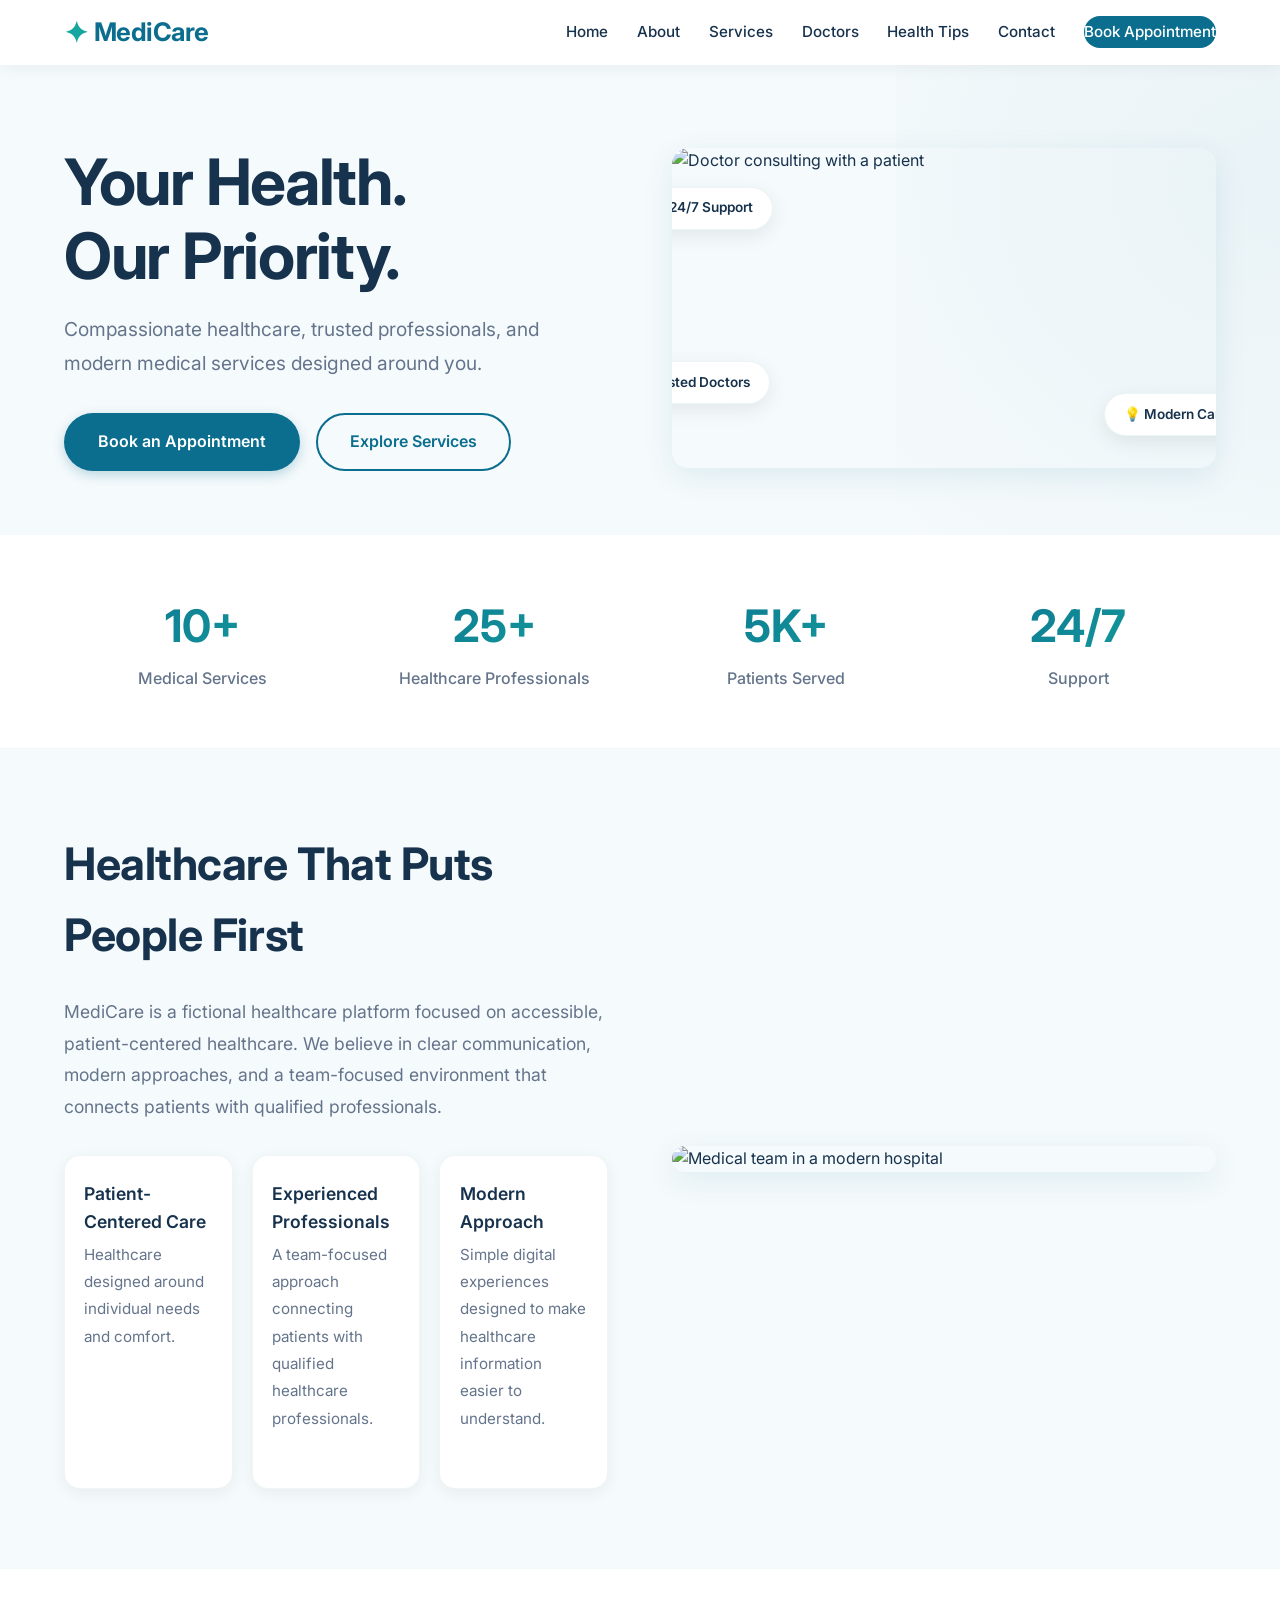
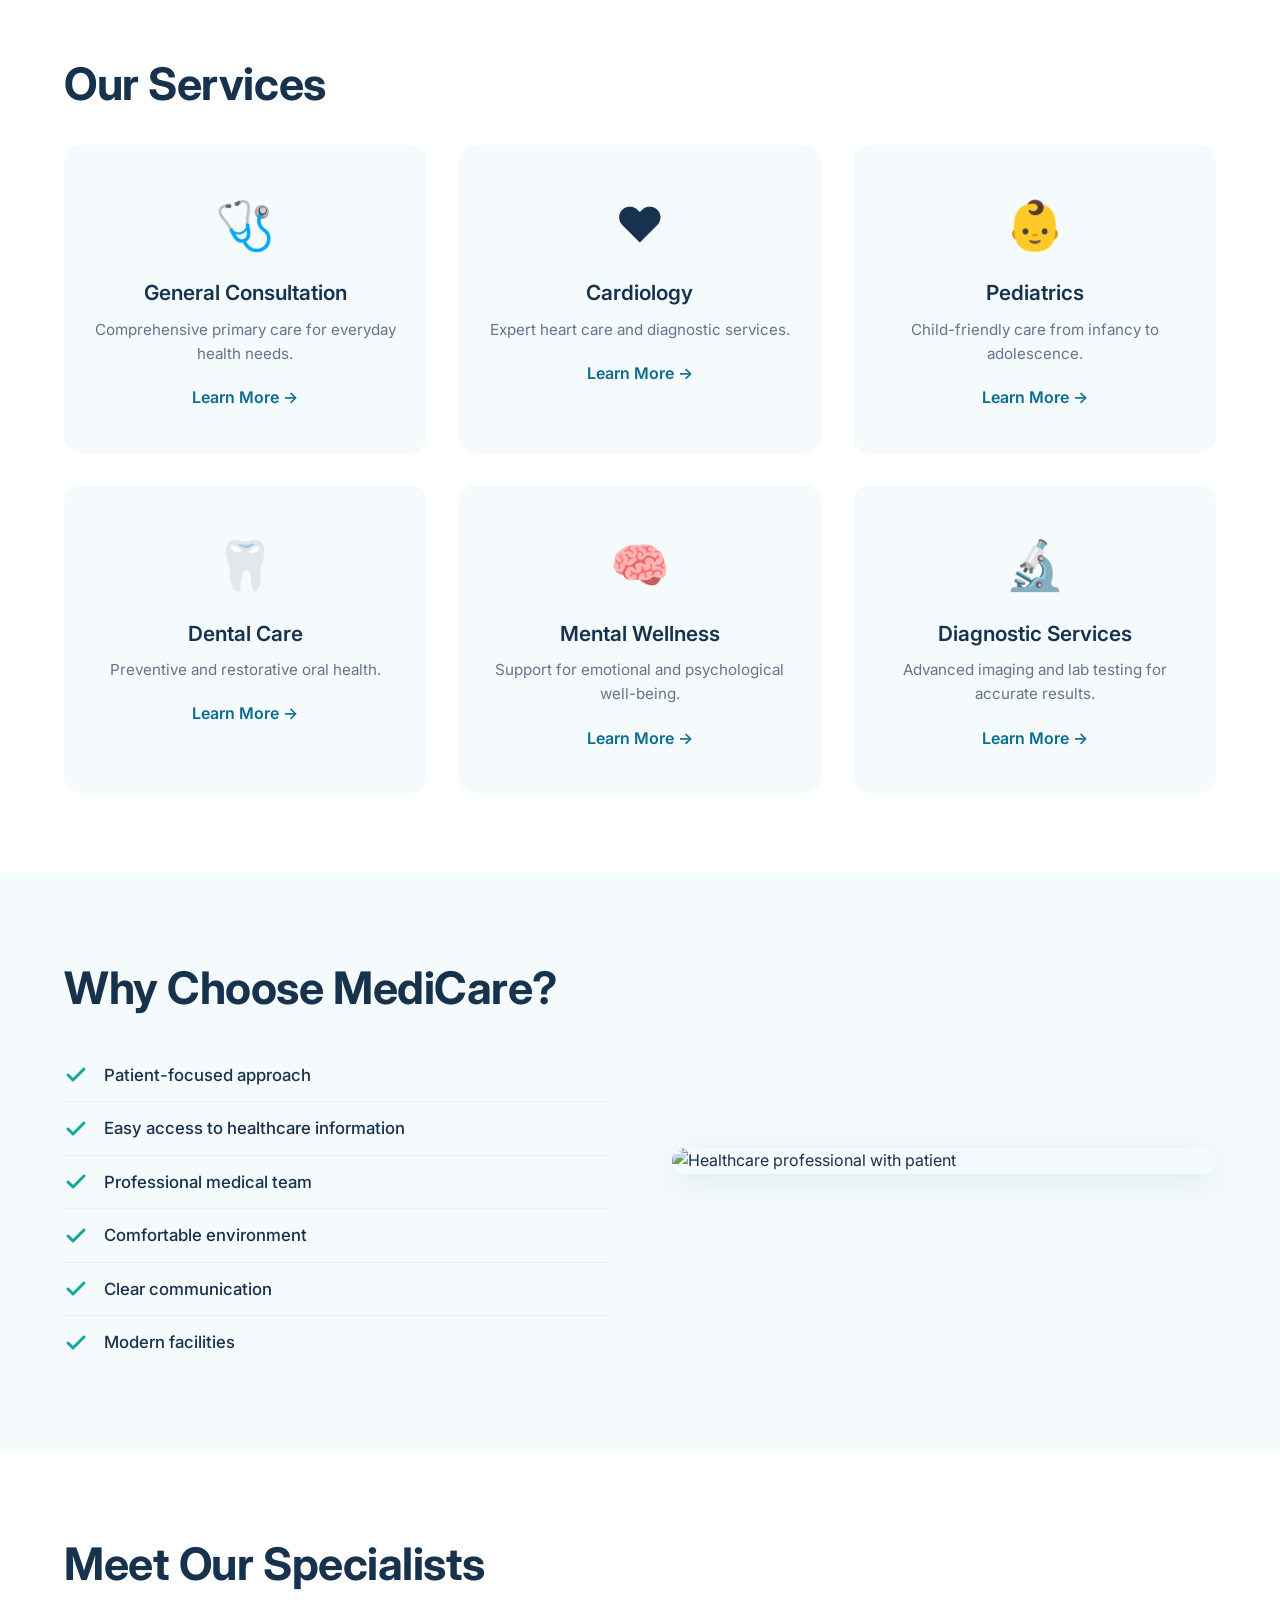
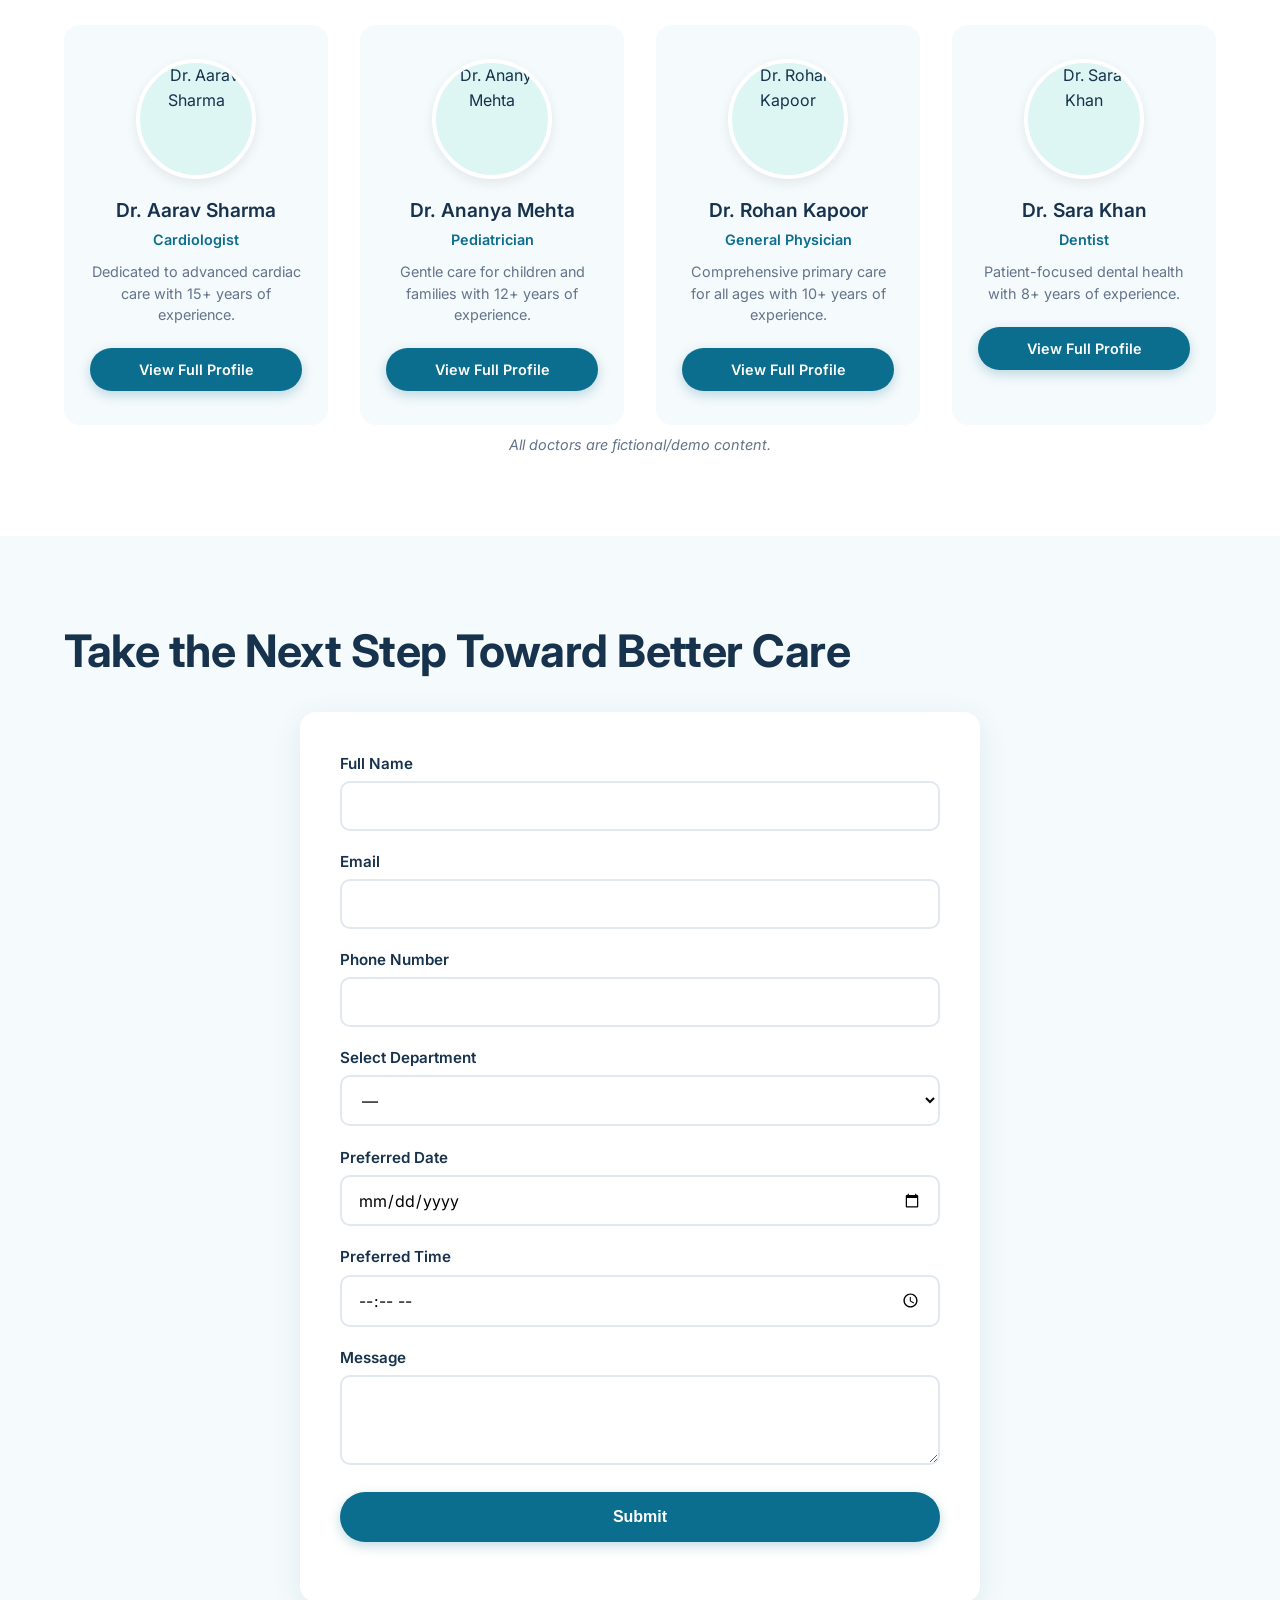
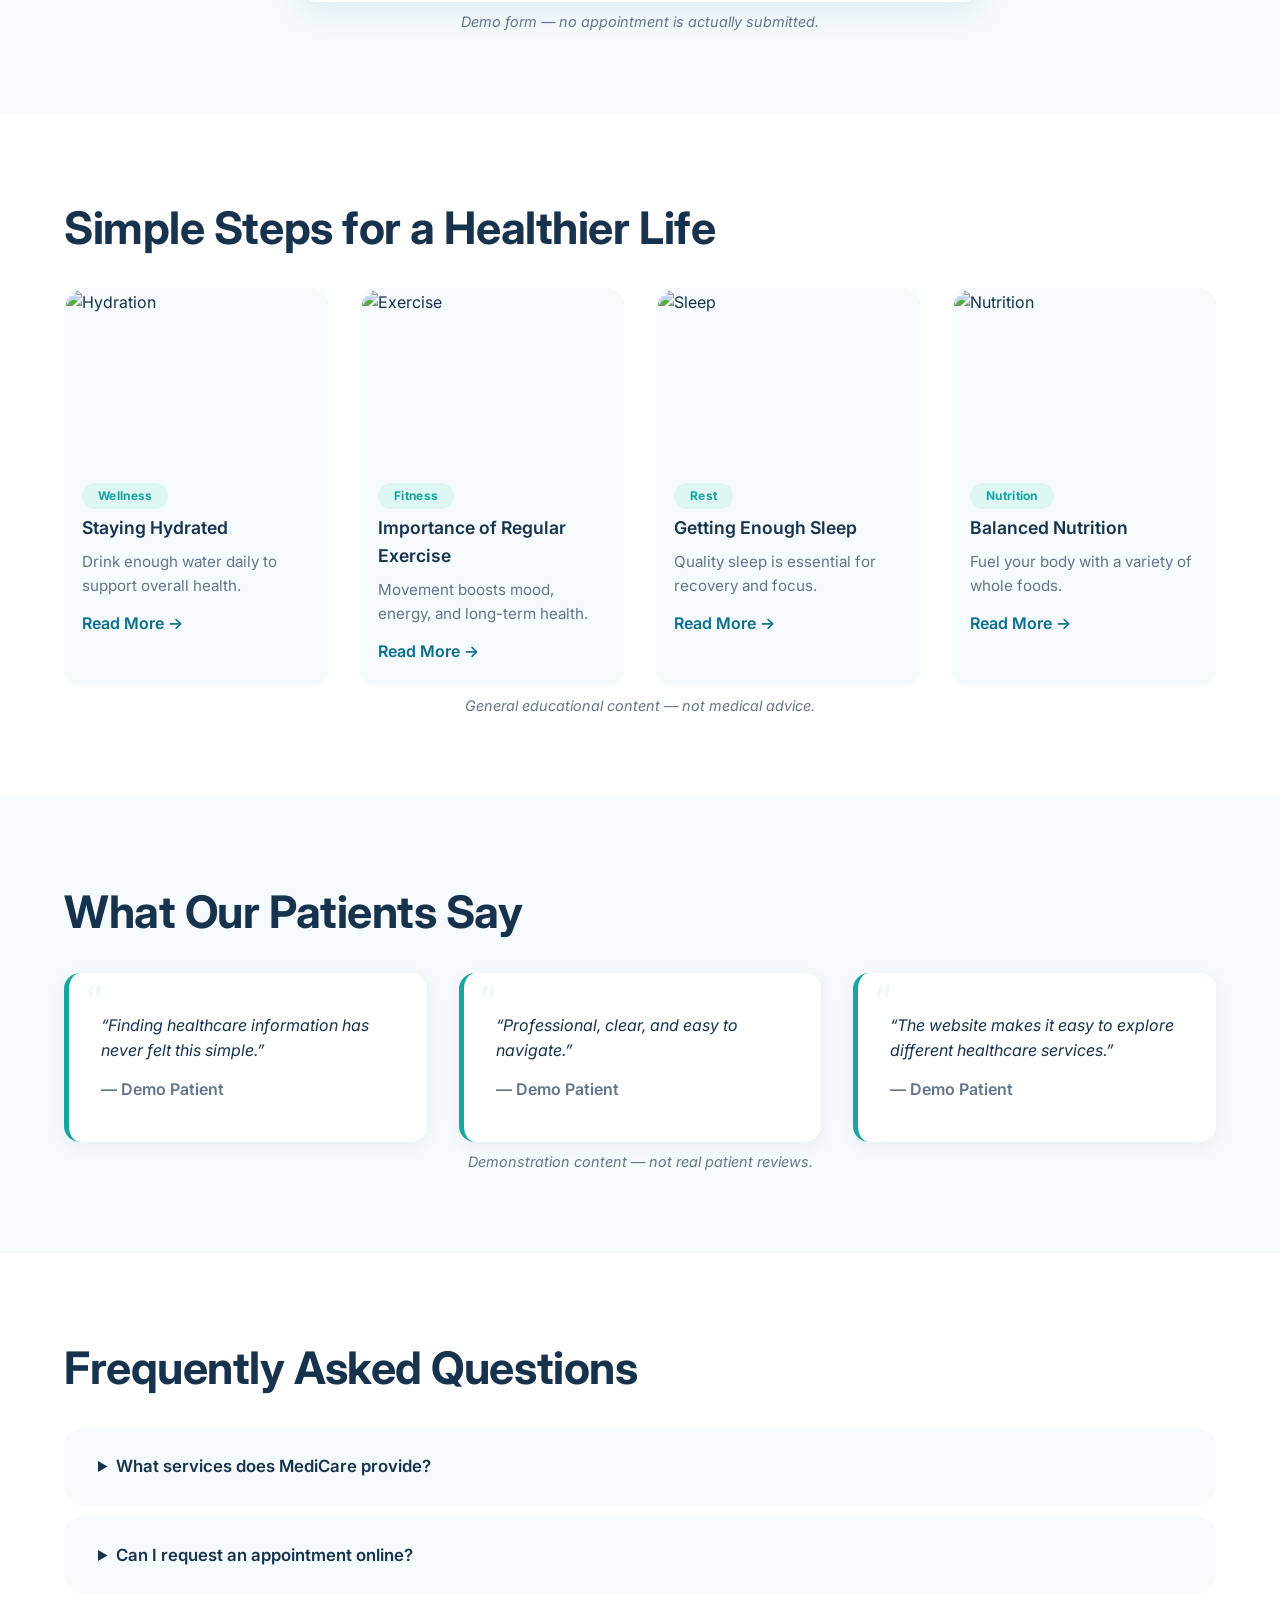
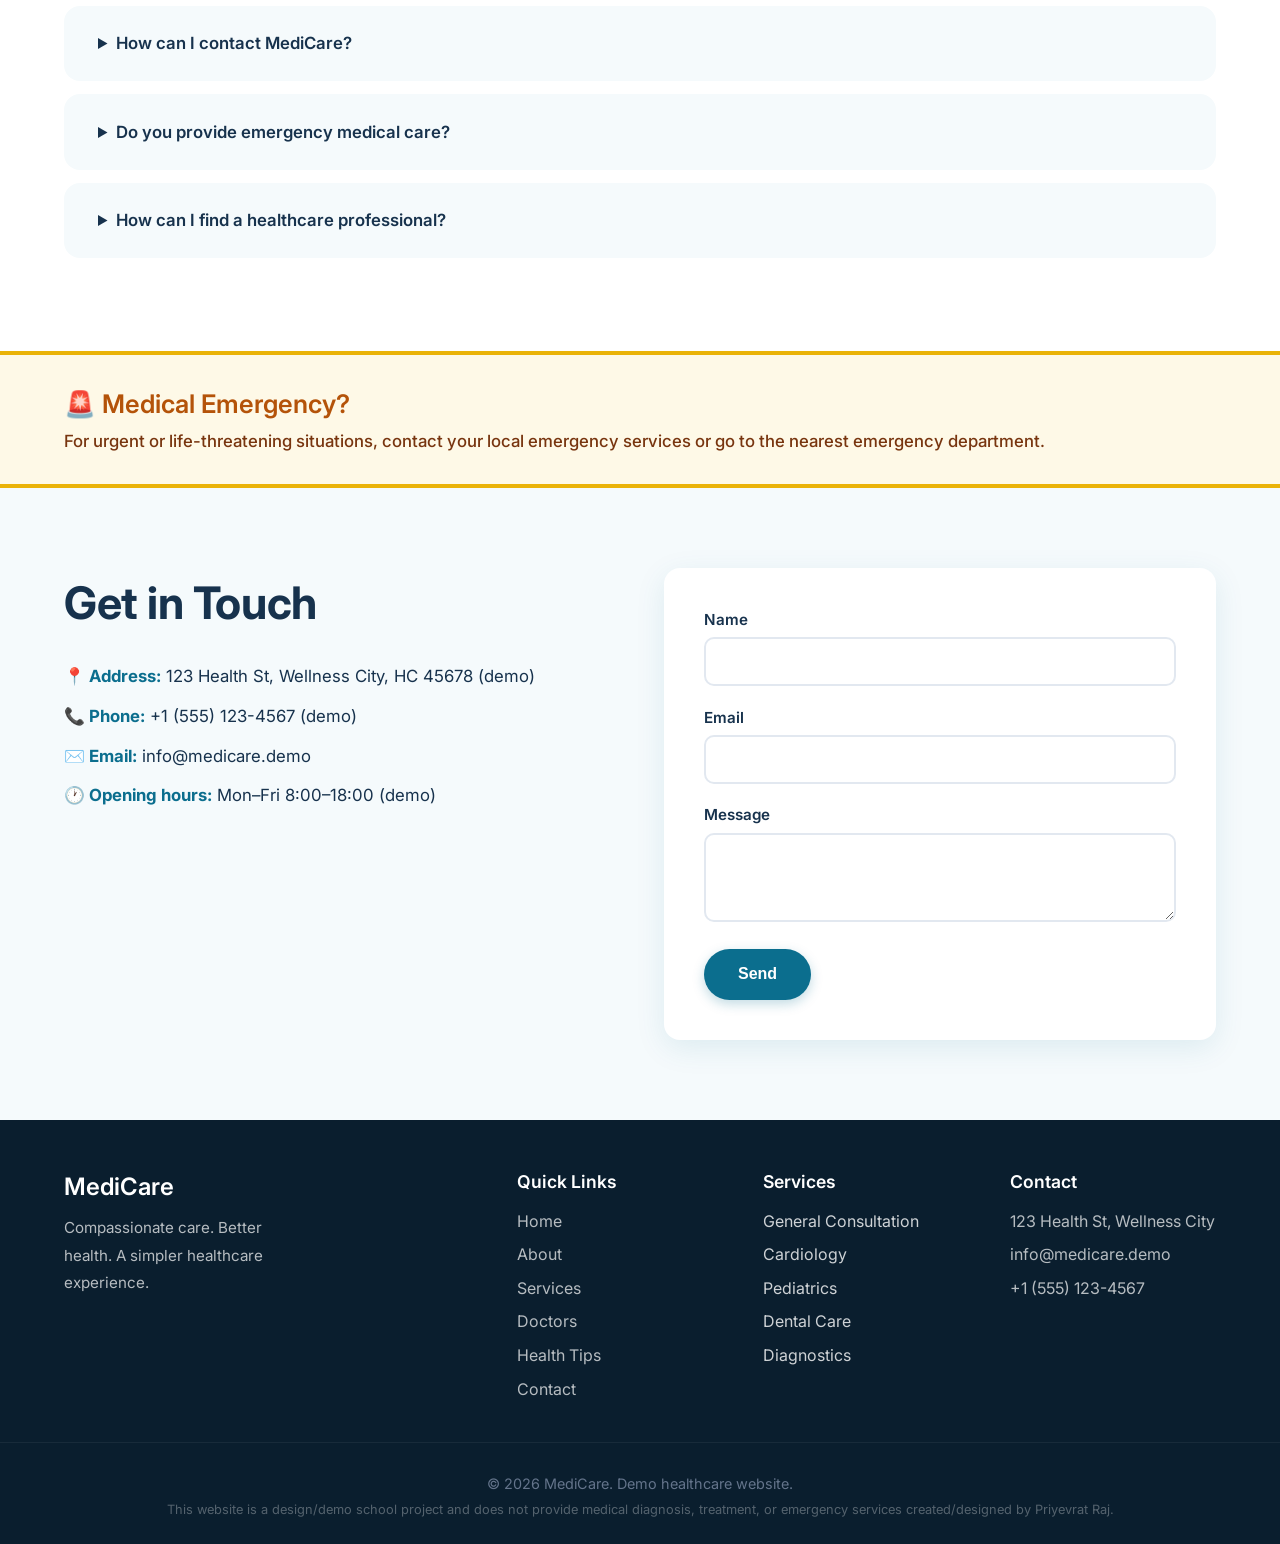
==== index.html @ 1a0d54f4 "Add files via upload" ====
<!DOCTYPE html>
<html lang="en">
<head>
  <meta charset="UTF-8">
  <meta name="viewport" content="width=device-width, initial-scale=1.0">
  <title>MediCare | Trusted Healthcare & Medical Services</title>
  <meta name="description" content="Explore healthcare services, medical information, specialists, and patient-focused care with the MediCare demo healthcare platform.">
  <link rel="stylesheet" href="style.css">
  <link rel="preconnect" href="https://fonts.googleapis.com">
  <link rel="preconnect" href="https://fonts.gstatic.com" crossorigin>
  <link href="https://fonts.googleapis.com/css2?family=Inter:opsz@14..32&display=swap" rel="stylesheet">
</head>
<body>

  <!-- HEADER -->
  <header class="site-header">
    <div class="container nav-container">
      <div class="logo"><span class="logo-icon">✦</span> MediCare</div>
      <input type="checkbox" id="nav-toggle" class="nav-toggle">
      <label for="nav-toggle" class="nav-toggle-label"><span></span></label>
      <nav class="main-nav">
        <ul>
          <li><a href="#home">Home</a></li>
          <li><a href="about.html">About</a></li>
          <li><a href="#services">Services</a></li>
          <li><a href="doctors.html">Doctors</a></li>
          <li><a href="#health-tips">Health Tips</a></li>
          <li><a href="#contact">Contact</a></li>
          <li><a href="#appointment" class="cta-nav">Book Appointment</a></li>
        </ul>
      </nav>
    </div>
  </header>

  <!-- MAIN CONTENT -->
  <div class="main-content">

    <!-- HERO SECTION -->
    <section id="home" class="hero">
      <div class="container hero-grid">
        <div class="hero-content">
          <h1>Your Health. <br>Our Priority.</h1>
          <p>Compassionate healthcare, trusted professionals, and modern medical services designed around you.</p>
          <div class="hero-buttons">
            <a href="#appointment" class="btn btn-primary">Book an Appointment</a>
            <a href="#services" class="btn btn-outline">Explore Services</a>
          </div>
        </div>
        <div class="hero-image">
          <div class="image-placeholder">
            <img src="https://images.unsplash.com/photo-1576091160399-112ba8d25d1d?w=600&h=400&fit=crop&crop=faces&auto=format" alt="Doctor consulting with a patient" loading="lazy">
            <div class="floating-card card-1">🏥 24/7 Support</div>
            <div class="floating-card card-2">👨‍⚕️ Trusted Doctors</div>
            <div class="floating-card card-3">💡 Modern Care</div>
          </div>
        </div>
      </div>
    </section>

    <!-- STATISTICS -->
    <section class="stats">
      <div class="container stats-grid">
        <div class="stat-item"><span class="stat-number">10+</span> Medical Services</div>
        <div class="stat-item"><span class="stat-number">25+</span> Healthcare Professionals</div>
        <div class="stat-item"><span class="stat-number">5K+</span> Patients Served</div>
        <div class="stat-item"><span class="stat-number">24/7</span> Support</div>
      </div>
    </section>

    <!-- ABOUT -->
    <section id="about" class="about">
      <div class="container about-grid">
        <div class="about-text">
          <h2>Healthcare That Puts People First</h2>
          <p>MediCare is a fictional healthcare platform focused on accessible, patient-centered healthcare. We believe in clear communication, modern approaches, and a team-focused environment that connects patients with qualified professionals.</p>
          <div class="feature-cards">
            <div class="feature-card"><h3>Patient-Centered Care</h3><p>Healthcare designed around individual needs and comfort.</p></div>
            <div class="feature-card"><h3>Experienced Professionals</h3><p>A team-focused approach connecting patients with qualified healthcare professionals.</p></div>
            <div class="feature-card"><h3>Modern Approach</h3><p>Simple digital experiences designed to make healthcare information easier to understand.</p></div>
          </div>
        </div>
        <div class="about-image">
          <img src="https://images.unsplash.com/photo-1582750433449-648ed127bb54?w=500&h=400&fit=crop&auto=format" alt="Medical team in a modern hospital" loading="lazy">
        </div>
      </div>
    </section>

    <!-- SERVICES -->
    <section id="services" class="services">
      <div class="container">
        <h2>Our Services</h2>
        <div class="services-grid">
          <div class="service-card"><div class="icon">🩺</div><h3>General Consultation</h3><p>Comprehensive primary care for everyday health needs.</p><a href="#" class="learn-more">Learn More →</a></div>
          <div class="service-card"><div class="icon">❤️</div><h3>Cardiology</h3><p>Expert heart care and diagnostic services.</p><a href="#" class="learn-more">Learn More →</a></div>
          <div class="service-card"><div class="icon">👶</div><h3>Pediatrics</h3><p>Child-friendly care from infancy to adolescence.</p><a href="#" class="learn-more">Learn More →</a></div>
          <div class="service-card"><div class="icon">🦷</div><h3>Dental Care</h3><p>Preventive and restorative oral health.</p><a href="#" class="learn-more">Learn More →</a></div>
          <div class="service-card"><div class="icon">🧠</div><h3>Mental Wellness</h3><p>Support for emotional and psychological well-being.</p><a href="#" class="learn-more">Learn More →</a></div>
          <div class="service-card"><div class="icon">🔬</div><h3>Diagnostic Services</h3><p>Advanced imaging and lab testing for accurate results.</p><a href="#" class="learn-more">Learn More →</a></div>
        </div>
      </div>
    </section>

    <!-- WHY CHOOSE US -->
    <section class="why-choose">
      <div class="container why-grid">
        <div class="why-text">
          <h2>Why Choose MediCare?</h2>
          <ul class="checklist">
            <li>Patient-focused approach</li>
            <li>Easy access to healthcare information</li>
            <li>Professional medical team</li>
            <li>Comfortable environment</li>
            <li>Clear communication</li>
            <li>Modern facilities</li>
          </ul>
        </div>
        <div class="why-image">
          <img src="https://images.unsplash.com/photo-1571019613454-1cb2f99b2d8b?w=500&h=400&fit=crop&auto=format" alt="Healthcare professional with patient" loading="lazy">
        </div>
      </div>
    </section>

    <!-- DOCTORS SECTION -->
    <section id="doctors" class="doctors">
      <div class="container">
        <h2>Meet Our Specialists</h2>
        <div class="doctors-grid">
          <div class="doctor-card">
            <img src="https://randomuser.me/api/portraits/men/32.jpg" alt="Dr. Aarav Sharma" class="doc-img">
            <h3>Dr. Aarav Sharma</h3>
            <p class="specialty">Cardiologist</p>
            <p class="bio">Dedicated to advanced cardiac care with 15+ years of experience.</p>
            <a href="#profile-doctor1" class="btn btn-primary btn-small">View Full Profile</a>
          </div>
          <div class="doctor-card">
            <img src="https://randomuser.me/api/portraits/women/44.jpg" alt="Dr. Ananya Mehta" class="doc-img">
            <h3>Dr. Ananya Mehta</h3>
            <p class="specialty">Pediatrician</p>
            <p class="bio">Gentle care for children and families with 12+ years of experience.</p>
            <a href="#profile-doctor2" class="btn btn-primary btn-small">View Full Profile</a>
          </div>
          <div class="doctor-card">
            <img src="https://randomuser.me/api/portraits/men/45.jpg" alt="Dr. Rohan Kapoor" class="doc-img">
            <h3>Dr. Rohan Kapoor</h3>
            <p class="specialty">General Physician</p>
            <p class="bio">Comprehensive primary care for all ages with 10+ years of experience.</p>
            <a href="#profile-doctor3" class="btn btn-primary btn-small">View Full Profile</a>
          </div>
          <div class="doctor-card">
            <img src="https://randomuser.me/api/portraits/women/68.jpg" alt="Dr. Sara Khan" class="doc-img">
            <h3>Dr. Sara Khan</h3>
            <p class="specialty">Dentist</p>
            <p class="bio">Patient-focused dental health with 8+ years of experience.</p>
            <a href="#profile-doctor4" class="btn btn-primary btn-small">View Full Profile</a>
          </div>
        </div>
        <p class="demo-note">All doctors are fictional/demo content.</p>
      </div>
    </section>

    <!-- APPOINTMENT -->
    <section id="appointment" class="appointment">
      <div class="container">
        <h2>Take the Next Step Toward Better Care</h2>
        <form class="appointment-form">
          <div class="form-group"><label for="fullname">Full Name</label><input type="text" id="fullname" required></div>
          <div class="form-group"><label for="email">Email</label><input type="email" id="email" required></div>
          <div class="form-group"><label for="phone">Phone Number</label><input type="tel" id="phone" required></div>
          <div class="form-group"><label for="department">Select Department</label><select id="department" required><option value="">—</option><option>General Consultation</option><option>Cardiology</option><option>Pediatrics</option><option>Dental Care</option><option>Mental Wellness</option><option>Diagnostic</option></select></div>
          <div class="form-group"><label for="date">Preferred Date</label><input type="date" id="date" required></div>
          <div class="form-group"><label for="time">Preferred Time</label><input type="time" id="time" required></div>
          <div class="form-group"><label for="message">Message</label><textarea id="message" rows="3"></textarea></div>
          <div class="form-group"><button type="submit" class="btn btn-primary">Submit</button></div>
        </form>
        <p class="disclaimer">Demo form — no appointment is actually submitted.</p>
      </div>
    </section>

    <!-- HEALTH TIPS -->
    <section id="health-tips" class="health-tips">
      <div class="container">
        <h2>Simple Steps for a Healthier Life</h2>
        <div class="tips-grid">
          <article class="tip-card"><img src="https://images.unsplash.com/photo-1544367567-0f2fcb009e0b?w=400&h=250&fit=crop&auto=format" alt="Hydration" loading="lazy"><span class="tip-category">Wellness</span><h3>Staying Hydrated</h3><p>Drink enough water daily to support overall health.</p><a href="#" class="read-more">Read More →</a></article>
          <article class="tip-card"><img src="https://images.unsplash.com/photo-1538805060514-97d9cc17730c?w=400&h=250&fit=crop&auto=format" alt="Exercise" loading="lazy"><span class="tip-category">Fitness</span><h3>Importance of Regular Exercise</h3><p>Movement boosts mood, energy, and long-term health.</p><a href="#" class="read-more">Read More →</a></article>
          <article class="tip-card"><img src="https://images.unsplash.com/photo-1541781774459-bb2af2f05b55?w=400&h=250&fit=crop&auto=format" alt="Sleep" loading="lazy"><span class="tip-category">Rest</span><h3>Getting Enough Sleep</h3><p>Quality sleep is essential for recovery and focus.</p><a href="#" class="read-more">Read More →</a></article>
          <article class="tip-card"><img src="https://images.unsplash.com/photo-1490645935967-10de6ba17061?w=400&h=250&fit=crop&auto=format" alt="Nutrition" loading="lazy"><span class="tip-category">Nutrition</span><h3>Balanced Nutrition</h3><p>Fuel your body with a variety of whole foods.</p><a href="#" class="read-more">Read More →</a></article>
        </div>
        <p class="disclaimer">General educational content — not medical advice.</p>
      </div>
    </section>

    <!-- TESTIMONIALS -->
    <section class="testimonials">
      <div class="container">
        <h2>What Our Patients Say</h2>
        <div class="testimonial-grid">
          <blockquote>“Finding healthcare information has never felt this simple.” <cite>— Demo Patient</cite></blockquote>
          <blockquote>“Professional, clear, and easy to navigate.” <cite>— Demo Patient</cite></blockquote>
          <blockquote>“The website makes it easy to explore different healthcare services.” <cite>— Demo Patient</cite></blockquote>
        </div>
        <p class="demo-note">Demonstration content — not real patient reviews.</p>
      </div>
    </section>

    <!-- FAQ -->
    <section class="faq">
      <div class="container">
        <h2>Frequently Asked Questions</h2>
        <details><summary>What services does MediCare provide?</summary><p>MediCare offers a wide range of services including general consultation, cardiology, pediatrics, dental care, mental wellness, and diagnostic services. All information is for demo purposes.</p></details>
        <details><summary>Can I request an appointment online?</summary><p>Yes, you can use the demo appointment form on this site. It is a visual demonstration and does not actually book appointments.</p></details>
        <details><summary>How can I contact MediCare?</summary><p>You can reach us via the contact details in the footer or the contact section. All contact information is placeholder/demo.</p></details>
        <details><summary>Do you provide emergency medical care?</summary><p>No, MediCare is a demo platform. In an emergency, please contact your local emergency services immediately.</p></details>
        <details><summary>How can I find a healthcare professional?</summary><p>You can browse our 'Doctors' section to see fictional profiles. For real care, please consult local medical directories.</p></details>
      </div>
    </section>

    <!-- EMERGENCY BANNER -->
    <section class="emergency-banner">
      <div class="container emergency-content">
        <h3>🚨 Medical Emergency?</h3>
        <p>For urgent or life-threatening situations, contact your local emergency services or go to the nearest emergency department.</p>
      </div>
    </section>

    <!-- CONTACT -->
    <section id="contact" class="contact">
      <div class="container contact-grid">
        <div class="contact-info">
          <h2>Get in Touch</h2>
          <p><strong>📍 Address:</strong> 123 Health St, Wellness City, HC 45678 (demo)</p>
          <p><strong>📞 Phone:</strong> +1 (555) 123-4567 (demo)</p>
          <p><strong>✉️ Email:</strong> info@medicare.demo</p>
          <p><strong>🕐 Opening hours:</strong> Mon–Fri 8:00–18:00 (demo)</p>
        </div>
        <div class="contact-form">
          <form>
            <div class="form-group"><label for="cname">Name</label><input type="text" id="cname" required></div>
            <div class="form-group"><label for="cemail">Email</label><input type="email" id="cemail" required></div>
            <div class="form-group"><label for="cmsg">Message</label><textarea id="cmsg" rows="3" required></textarea></div>
            <button type="submit" class="btn btn-primary">Send</button>
          </form>
        </div>
      </div>
    </section>

  </div>
  <!-- END MAIN CONTENT -->

  <!-- ===== DOCTOR PROFILES ===== -->

  <!-- PROFILE 1: Dr. Aarav Sharma -->
  <section id="profile-doctor1" class="profile-page">
    <div class="container">
      <a href="#doctors" class="back-link">← Back to All Doctors</a>
      <div class="profile-grid">
        <div class="profile-avatar">
          <img src="https://randomuser.me/api/portraits/men/32.jpg" alt="Dr. Aarav Sharma">
          <h3>Dr. Aarav Sharma</h3>
          <span class="specialty-badge">Cardiologist</span>
          <div class="rating">⭐⭐⭐⭐⭐ 4.9 (127 reviews)</div>
        </div>
        <div class="profile-details">
          <h2>Dr. Aarav Sharma, MD, FACC</h2>
          <span class="specialty-badge">Senior Consultant Cardiologist</span>
          <p class="bio-full">Dr. Aarav Sharma is a distinguished cardiologist with over 15 years of experience in advanced cardiac care. He completed his medical education at the prestigious All India Institute of Medical Sciences (AIIMS) and pursued his cardiology fellowship at the Cleveland Clinic, USA. Dr. Sharma specializes in interventional cardiology, preventive cardiology, and heart failure management. He is board-certified in cardiovascular disease and has published numerous research papers in leading medical journals.</p>
          
          <div class="info-grid">
            <div class="info-item"><strong>🎓 Education:</strong> MBBS (AIIMS), MD (Cardiology), Fellowship in Interventional Cardiology (Cleveland Clinic)</div>
            <div class="info-item"><strong>⏳ Experience:</strong> 15+ years</div>
            <div class="info-item"><strong>🗣️ Languages:</strong> English, Hindi, Marathi</div>
            <div class="info-item"><strong>🏥 Clinic:</strong> MediCare Heart Centre, Wellness City</div>
            <div class="info-item"><strong>📅 Available:</strong> Mon, Wed, Fri (9:00 AM - 5:00 PM)</div>
          </div>

          <a href="#appointment" class="btn btn-primary">Book Appointment</a>

          <!-- Chat -->
          <div class="chat-section">
            <h3>💬 Chat with Dr. Sharma</h3>
            <div class="chat-messages">
              <div class="chat-message received"><span class="msg-sender">Dr. Sharma:</span> <span class="msg-text">Hello! How can I help you today?</span></div>
              <div class="chat-message sent"><span class="msg-sender">You:</span> <span class="msg-text">I have a question about my heart health.</span></div>
            </div>
            <form class="chat-form" action="#" method="get">
              <input type="text" placeholder="Type your message..." required>
              <button type="submit" class="btn btn-primary btn-small">Send</button>
            </form>
            <p class="disclaimer" style="margin-top:0.5rem;font-size:0.8rem;">💡 Demo chat — messages are not actually sent.</p>
          </div>
        </div>
      </div>
    </div>
  </section>

  <!-- PROFILE 2: Dr. Ananya Mehta -->
  <section id="profile-doctor2" class="profile-page">
    <div class="container">
      <a href="#doctors" class="back-link">← Back to All Doctors</a>
      <div class="profile-grid">
        <div class="profile-avatar">
          <img src="https://randomuser.me/api/portraits/women/44.jpg" alt="Dr. Ananya Mehta">
          <h3>Dr. Ananya Mehta</h3>
          <span class="specialty-badge">Pediatrician</span>
          <div class="rating">⭐⭐⭐⭐⭐ 4.8 (98 reviews)</div>
        </div>
        <div class="profile-details">
          <h2>Dr. Ananya Mehta, MD, FAAP</h2>
          <span class="specialty-badge">Consultant Pediatrician</span>
          <p class="bio-full">Dr. Ananya Mehta is a compassionate pediatrician with over 12 years of experience in child healthcare. She completed her medical degree from the University of Delhi and her pediatric residency at Boston Children's Hospital. Dr. Mehta specializes in child development, preventive care, and adolescent health.</p>
          
          <div class="info-grid">
            <div class="info-item"><strong>🎓 Education:</strong> MBBS (University of Delhi), MD (Pediatrics), FAAP</div>
            <div class="info-item"><strong>⏳ Experience:</strong> 12+ years</div>
            <div class="info-item"><strong>🗣️ Languages:</strong> English, Hindi, Gujarati</div>
            <div class="info-item"><strong>🏥 Clinic:</strong> MediCare Children's Wing, Wellness City</div>
            <div class="info-item"><strong>📅 Available:</strong> Tue, Thu, Sat (10:00 AM - 6:00 PM)</div>
          </div>

          <a href="#appointment" class="btn btn-primary">Book Appointment</a>

          <!-- Chat -->
          <div class="chat-section">
            <h3>💬 Chat with Dr. Mehta</h3>
            <div class="chat-messages">
              <div class="chat-message received"><span class="msg-sender">Dr. Mehta:</span> <span class="msg-text">Hi! How is your child feeling today?</span></div>
              <div class="chat-message sent"><span class="msg-sender">You:</span> <span class="msg-text">My daughter has a mild fever.</span></div>
            </div>
            <form class="chat-form" action="#" method="get">
              <input type="text" placeholder="Type your message..." required>
              <button type="submit" class="btn btn-primary btn-small">Send</button>
            </form>
            <p class="disclaimer" style="margin-top:0.5rem;font-size:0.8rem;">💡 Demo chat — messages are not actually sent.</p>
          </div>
        </div>
      </div>
    </div>
  </section>

  <!-- PROFILE 3: Dr. Rohan Kapoor -->
  <section id="profile-doctor3" class="profile-page">
    <div class="container">
      <a href="#doctors" class="back-link">← Back to All Doctors</a>
      <div class="profile-grid">
        <div class="profile-avatar">
          <img src="https://randomuser.me/api/portraits/men/45.jpg" alt="Dr. Rohan Kapoor">
          <h3>Dr. Rohan Kapoor</h3>
          <span class="specialty-badge">General Physician</span>
          <div class="rating">⭐⭐⭐⭐⭐ 4.7 (85 reviews)</div>
        </div>
        <div class="profile-details">
          <h2>Dr. Rohan Kapoor, MD, FACP</h2>
          <span class="specialty-badge">Senior Consultant - Internal Medicine</span>
          <p class="bio-full">Dr. Rohan Kapoor is a dedicated general physician with over 10 years of experience in internal medicine. He completed his medical education at CMC Vellore and his residency at the Mayo Clinic, USA. Dr. Kapoor specializes in preventive medicine, chronic disease management, and acute care.</p>
          
          <div class="info-grid">
            <div class="info-item"><strong>🎓 Education:</strong> MBBS (CMC Vellore), MD (Internal Medicine), FACP</div>
            <div class="info-item"><strong>⏳ Experience:</strong> 10+ years</div>
            <div class="info-item"><strong>🗣️ Languages:</strong> English, Hindi, Punjabi</div>
            <div class="info-item"><strong>🏥 Clinic:</strong> MediCare Family Health Centre, Wellness City</div>
            <div class="info-item"><strong>📅 Available:</strong> Mon-Fri (8:00 AM - 4:00 PM)</div>
          </div>

          <a href="#appointment" class="btn btn-primary">Book Appointment</a>

          <!-- Chat -->
          <div class="chat-section">
            <h3>💬 Chat with Dr. Kapoor</h3>
            <div class="chat-messages">
              <div class="chat-message received"><span class="msg-sender">Dr. Kapoor:</span> <span class="msg-text">Good day! How can I assist you?</span></div>
              <div class="chat-message sent"><span class="msg-sender">You:</span> <span class="msg-text">I need a routine health checkup.</span></div>
            </div>
            <form class="chat-form" action="#" method="get">
              <input type="text" placeholder="Type your message..." required>
              <button type="submit" class="btn btn-primary btn-small">Send</button>
            </form>
            <p class="disclaimer" style="margin-top:0.5rem;font-size:0.8rem;">💡 Demo chat — messages are not actually sent.</p>
          </div>
        </div>
      </div>
    </div>
  </section>

  <!-- PROFILE 4: Dr. Sara Khan -->
  <section id="profile-doctor4" class="profile-page">
    <div class="container">
      <a href="#doctors" class="back-link">← Back to All Doctors</a>
      <div class="profile-grid">
        <div class="profile-avatar">
          <img src="https://randomuser.me/api/portraits/women/68.jpg" alt="Dr. Sara Khan">
          <h3>Dr. Sara Khan</h3>
          <span class="specialty-badge">Dentist</span>
          <div class="rating">⭐⭐⭐⭐⭐ 4.9 (112 reviews)</div>
        </div>
        <div class="profile-details">
          <h2>Dr. Sara Khan, BDS, MDS</h2>
          <span class="specialty-badge">Consultant Prosthodontist & Cosmetic Dentist</span>
          <p class="bio-full">Dr. Sara Khan is a skilled dentist with over 8 years of experience in cosmetic and restorative dentistry. She completed her dental education at KEM Hospital and her post-graduation from the University of Hong Kong. Dr. Khan specializes in smile design, dental implants, and full-mouth rehabilitation.</p>
          
          <div class="info-grid">
            <div class="info-item"><strong>🎓 Education:</strong> BDS (KEM Hospital), MDS (Prosthodontics, University of Hong Kong)</div>
            <div class="info-item"><strong>⏳ Experience:</strong> 8+ years</div>
            <div class="info-item"><strong>🗣️ Languages:</strong> English, Hindi, Urdu</div>
            <div class="info-item"><strong>🏥 Clinic:</strong> MediCare Dental Studio, Wellness City</div>
            <div class="info-item"><strong>📅 Available:</strong> Tue, Wed, Fri, Sat (10:00 AM - 7:00 PM)</div>
          </div>

          <a href="#appointment" class="btn btn-primary">Book Appointment</a>

          <!-- Chat -->
          <div class="chat-section">
            <h3>💬 Chat with Dr. Khan</h3>
            <div class="chat-messages">
              <div class="chat-message received"><span class="msg-sender">Dr. Khan:</span> <span class="msg-text">Hello! How can I help your dental health?</span></div>
              <div class="chat-message sent"><span class="msg-sender">You:</span> <span class="msg-text">I need a teeth cleaning appointment.</span></div>
            </div>
            <form class="chat-form" action="#" method="get">
              <input type="text" placeholder="Type your message..." required>
              <button type="submit" class="btn btn-primary btn-small">Send</button>
            </form>
            <p class="disclaimer" style="margin-top:0.5rem;font-size:0.8rem;">💡 Demo chat — messages are not actually sent.</p>
          </div>
        </div>
      </div>
    </div>
  </section>

  <!-- FOOTER -->
  <footer class="site-footer">
    <div class="container footer-grid">
      <div class="footer-brand">
        <h3>MediCare</h3>
        <p>Compassionate care. Better health. A simpler healthcare experience.</p>
      </div>
      <div class="footer-links">
        <h4>Quick Links</h4>
        <ul>
          <li><a href="#home">Home</a></li>
          <li><a href="about.html">About</a></li>
          <li><a href="#services">Services</a></li>
          <li><a href="doctors.html">Doctors</a></li>
          <li><a href="#health-tips">Health Tips</a></li>
          <li><a href="#contact">Contact</a></li>
        </ul>
      </div>
      <div class="footer-links">
        <h4>Services</h4>
        <ul>
          <li>General Consultation</li>
          <li>Cardiology</li>
          <li>Pediatrics</li>
          <li>Dental Care</li>
          <li>Diagnostics</li>
        </ul>
      </div>
      <div class="footer-contact">
        <h4>Contact</h4>
        <ul>
          <li>123 Health St, Wellness City</li>
          <li>info@medicare.demo</li>
          <li>+1 (555) 123-4567</li>
        </ul>
      </div>
    </div>
    <div class="footer-bottom">
      <p>© 2026 MediCare. Demo healthcare website.</p>
      <p class="footer-disclaimer">This website is a design/demo school project and does not provide medical diagnosis, treatment, or emergency services created/designed by Priyevrat Raj.</p>
    </div>
  </footer>

</body>
</html>
---- style.css ----
/* ===== 1. RESET & BASE ===== */
* {
  margin: 0;
  padding: 0;
  box-sizing: border-box;
}

html {
  scroll-behavior: smooth;
}

body {
  font-family: 'Inter', -apple-system, BlinkMacSystemFont, 'Segoe UI', Roboto, Helvetica, Arial, sans-serif;
  background-color: #F5FAFC;
  color: #17324D;
  line-height: 1.6;
}

/* ===== 2. VARIABLES ===== */
:root {
  --primary: #0B6E8E;
  --primary-dark: #085a77;
  --primary-light: #1a8aaa;
  --secondary: #16A6A0;
  --secondary-dark: #108a85;
  --bg: #F5FAFC;
  --white: #FFFFFF;
  --text: #17324D;
  --muted: #64748B;
  --accent: #DDF5F3;
  --shadow: 0 8px 30px rgba(11, 110, 142, 0.10);
  --shadow-hover: 0 12px 40px rgba(11, 110, 142, 0.20);
  --shadow-card: 0 4px 16px rgba(0, 0, 0, 0.06);
  --radius: 16px;
  --radius-sm: 10px;
  --transition: 0.3s ease;
  --container: 1200px;
}

/* ===== 3. GLOBAL ===== */
.container {
  max-width: var(--container);
  margin: 0 auto;
  padding: 0 24px;
}

h1 {
  font-size: clamp(2.4rem, 6vw, 4rem);
  font-weight: 700;
  letter-spacing: -0.02em;
  line-height: 1.15;
}

h2 {
  font-size: clamp(2rem, 4vw, 2.8rem);
  font-weight: 700;
  letter-spacing: -0.01em;
  margin-bottom: 1.5rem;
  color: var(--text);
}

h3 {
  font-size: clamp(1.2rem, 2vw, 1.5rem);
  font-weight: 600;
  margin-bottom: 0.5rem;
}

p {
  color: var(--muted);
}

a {
  color: var(--primary);
  text-decoration: none;
  transition: all var(--transition);
}
a:hover {
  color: var(--secondary);
}

img {
  max-width: 100%;
  height: auto;
  display: block;
  border-radius: var(--radius);
}

/* ===== BUTTONS ===== */
.btn {
  display: inline-block;
  padding: 0.9rem 2rem;
  border-radius: 60px;
  font-weight: 600;
  font-size: 1rem;
  border: none;
  cursor: pointer;
  transition: all var(--transition);
  text-align: center;
  background: var(--white);
  color: var(--text);
  border: 2px solid transparent;
}

.btn-primary {
  background: var(--primary);
  color: white;
  box-shadow: 0 4px 12px rgba(11, 110, 142, 0.25);
}
.btn-primary:hover {
  background: var(--primary-dark);
  transform: translateY(-3px);
  box-shadow: 0 8px 24px rgba(11, 110, 142, 0.35);
  color: white;
}

.btn-outline {
  background: transparent;
  border: 2px solid var(--primary);
  color: var(--primary);
}
.btn-outline:hover {
  background: var(--primary);
  color: white;
  transform: translateY(-3px);
  box-shadow: 0 8px 24px rgba(11, 110, 142, 0.25);
}

.btn-small {
  padding: 0.5rem 1.4rem;
  font-size: 0.9rem;
}

.disclaimer, .demo-note {
  font-size: 0.9rem;
  color: var(--muted);
  margin-top: 0.5rem;
  font-style: italic;
  text-align: center;
}

/* ===== 4. HEADER ===== */
.site-header {
  background: var(--white);
  box-shadow: 0 2px 16px rgba(0, 0, 0, 0.06);
  position: sticky;
  top: 0;
  z-index: 100;
  padding: 0.6rem 0;
}

.nav-container {
  display: flex;
  align-items: center;
  justify-content: space-between;
  flex-wrap: wrap;
}

.logo {
  font-size: 1.6rem;
  font-weight: 700;
  color: var(--primary);
  letter-spacing: -0.5px;
  display: flex;
  align-items: center;
  gap: 6px;
}
.logo-icon {
  color: var(--secondary);
  font-size: 1.8rem;
}

.nav-toggle {
  display: none;
}

.nav-toggle-label {
  display: none;
  cursor: pointer;
  width: 30px;
  height: 24px;
  position: relative;
}
.nav-toggle-label span,
.nav-toggle-label span::before,
.nav-toggle-label span::after {
  display: block;
  background: var(--text);
  height: 3px;
  width: 100%;
  border-radius: 6px;
  position: absolute;
  transition: 0.3s;
}
.nav-toggle-label span {
  top: 50%;
  transform: translateY(-50%);
}
.nav-toggle-label span::before {
  content: '';
  top: -8px;
}
.nav-toggle-label span::after {
  content: '';
  top: 8px;
}

.main-nav ul {
  list-style: none;
  display: flex;
  gap: 1.8rem;
  align-items: center;
  flex-wrap: wrap;
}
.main-nav a {
  font-weight: 500;
  color: var(--text);
  font-size: 0.95rem;
  padding: 0.4rem 0;
  position: relative;
}
.main-nav a::after {
  content: '';
  position: absolute;
  bottom: 0;
  left: 0;
  width: 0;
  height: 2px;
  background: var(--primary);
  transition: width var(--transition);
}
.main-nav a:hover::after {
  width: 102%;
}
.main-nav a:hover {
  color: var(--primary);
}
.cta-nav {
  background: var(--primary);
  color: white !important;
  padding: 0.5rem 1.6rem;
  border-radius: 60px;
  font-weight: 600;
}
.cta-nav::after {
  display: none !important;
}
.cta-nav:hover {
  background: var(--primary-dark);
  color: white !important;
  transform: translateY(-2px);
  box-shadow: 0 4px 12px rgba(11, 110, 142, 0.3);
}

/* ===== 5. HERO ===== */
.hero {
  padding: 5rem 0 4rem;
  background: var(--bg);
  position: relative;
  overflow: hidden;
}
.hero::before {
  content: '';
  position: absolute;
  top: -50%;
  right: -30%;
  width: 60%;
  height: 150%;
  background: radial-gradient(ellipse, rgba(11, 110, 142, 0.05), transparent);
  pointer-events: none;
}

.hero-grid {
  display: grid;
  grid-template-columns: 1fr 1fr;
  gap: 4rem;
  align-items: center;
  position: relative;
  z-index: 1;
}
.hero-content h1 {
  margin-bottom: 1.2rem;
  color: var(--text);
}
.hero-content p {
  font-size: 1.2rem;
  color: var(--muted);
  max-width: 520px;
  margin-bottom: 2rem;
  line-height: 1.8;
}
.hero-buttons {
  display: flex;
  flex-wrap: wrap;
  gap: 1rem;
}

.hero-image {
  position: relative;
}
.image-placeholder {
  position: relative;
  border-radius: var(--radius);
  overflow: hidden;
  box-shadow: var(--shadow);
}
.image-placeholder img {
  width: 100%;
  height: auto;
  display: block;
  min-height: 320px;
  object-fit: cover;
  transition: transform var(--transition);
}
.image-placeholder:hover img {
  transform: scale(1.02);
}
.floating-card {
  position: absolute;
  background: var(--white);
  padding: 0.6rem 1.2rem;
  border-radius: 40px;
  font-weight: 600;
  font-size: 0.85rem;
  box-shadow: 0 6px 20px rgba(0, 0, 0, 0.08);
  color: var(--text);
  border: 1px solid rgba(11, 110, 142, 0.08);
  backdrop-filter: blur(4px);
  animation: float 3s ease-in-out infinite;
}
.card-1 { top: 12%; left: -8%; animation-delay: 0s; }
.card-2 { bottom: 20%; left: -12%; animation-delay: 1s; }
.card-3 { bottom: 10%; right: -6%; animation-delay: 2s; }

@keyframes float {
  0%, 100% { transform: translateY(0px); }
  50% { transform: translateY(-10px); }
}

/* ===== 6. STATISTICS ===== */
.stats {
  background: var(--white);
  padding: 3rem 0;
  border-bottom: 1px solid rgba(0, 0, 0, 0.04);
}
.stats-grid {
  display: grid;
  grid-template-columns: repeat(4, 1fr);
  gap: 1rem;
  text-align: center;
}
.stat-item {
  font-weight: 500;
  color: var(--muted);
  padding: 0.5rem;
}
.stat-number {
  display: block;
  font-size: 2.8rem;
  font-weight: 700;
  color: var(--primary);
  margin-bottom: 0.2rem;
  background: linear-gradient(135deg, var(--primary), var(--secondary));
  -webkit-background-clip: text;
  -webkit-text-fill-color: transparent;
  background-clip: text;
}

/* ===== 7. ABOUT ===== */
.about {
  padding: 5rem 0;
  background: var(--bg);
}
.about-grid {
  display: grid;
  grid-template-columns: 1fr 1fr;
  gap: 4rem;
  align-items: center;
}
.about-text p {
  color: var(--muted);
  margin-bottom: 2rem;
  font-size: 1.1rem;
  line-height: 1.8;
}
.feature-cards {
  display: grid;
  grid-template-columns: 1fr 1fr 1fr;
  gap: 1.2rem;
}
.feature-card {
  background: var(--white);
  padding: 1.5rem 1.2rem;
  border-radius: var(--radius);
  box-shadow: var(--shadow-card);
  border: 1px solid rgba(11, 110, 142, 0.06);
  transition: all var(--transition);
}
.feature-card:hover {
  transform: translateY(-10px);
  box-shadow: var(--shadow);
  border-color: var(--accent);
}
.feature-card h3 {
  font-size: 1.1rem;
  margin-bottom: 0.3rem;
  color: var(--text);
}
.feature-card p {
  font-size: 0.95rem;
  color: var(--muted);
}
.about-image img {
  border-radius: var(--radius);
  box-shadow: var(--shadow);
  transition: transform var(--transition);
}
.about-image img:hover {
  transform: scale(1.02);
}

/* ===== 8. SERVICES ===== */
.services {
  padding: 5rem 0;
  background: var(--white);
}
.services-grid {
  display: grid;
  grid-template-columns: repeat(3, 1fr);
  gap: 2rem;
}
.service-card {
  background: var(--bg);
  padding: 2.5rem 1.8rem;
  border-radius: var(--radius);
  text-align: center;
  transition: all var(--transition);
  border: 2px solid transparent;
  position: relative;
  overflow: hidden;
}
.service-card::before {
  content: '';
  position: absolute;
  top: 0;
  left: 0;
  right: 0;
  height: 4px;
  background: linear-gradient(90deg, var(--primary), var(--secondary));
  transform: scaleX(0);
  transition: transform var(--transition);
}
.service-card:hover::before {
  transform: scaleX(1);
}
.service-card:hover {
  transform: translateY(-10px);
  box-shadow: var(--shadow-hover);
  border-color: var(--accent);
  background: var(--white);
}
.service-card .icon {
  font-size: 3rem;
  margin-bottom: 0.8rem;
  display: block;
}
.service-card h3 {
  font-size: 1.3rem;
  color: var(--text);
}
.service-card p {
  color: var(--muted);
  font-size: 0.95rem;
  margin: 0.5rem 0 1.2rem;
  line-height: 1.6;
}
.learn-more {
  font-weight: 600;
  color: var(--primary);
  display: inline-flex;
  align-items: center;
  gap: 4px;
}
.learn-more:hover {
  color: var(--secondary);
  gap: 8px;
}

/* ===== 9. WHY CHOOSE ===== */
.why-choose {
  padding: 5rem 0;
  background: var(--bg);
}
.why-grid {
  display: grid;
  grid-template-columns: 1fr 1fr;
  gap: 4rem;
  align-items: center;
}
.checklist {
  list-style: none;
  padding: 0;
}
.checklist li {
  padding: 0.8rem 0 0.8rem 2.5rem;
  background: url('data:image/svg+xml;utf8,<svg xmlns="http://www.w3.org/2000/svg" width="20" height="20" viewBox="0 0 24 24" fill="none" stroke="%2316A6A0" stroke-width="3" stroke-linecap="round" stroke-linejoin="round"><polyline points="20 6 9 17 4 12"></polyline></svg>') left center no-repeat;
  background-size: 1.5rem;
  font-weight: 500;
  font-size: 1.05rem;
  border-bottom: 1px solid rgba(0, 0, 0, 0.04);
}
.checklist li:last-child {
  border-bottom: none;
}
.why-image img {
  border-radius: var(--radius);
  box-shadow: var(--shadow);
  transition: transform var(--transition);
}
.why-image img:hover {
  transform: scale(1.02);
}

/* ===== 10. DOCTORS ===== */
.doctors {
  padding: 5rem 0;
  background: var(--white);
}
.doctors-grid {
  display: grid;
  grid-template-columns: repeat(4, 1fr);
  gap: 2rem;
}
.doctor-card {
  background: var(--bg);
  padding: 2rem 1.5rem;
  border-radius: var(--radius);
  text-align: center;
  transition: all var(--transition);
  border: 2px solid transparent;
  display: flex;
  flex-direction: column;
  align-items: center;
}
.doctor-card:hover {
  transform: translateY(-8px);
  box-shadow: var(--shadow-hover);
  border-color: var(--accent);
  background: var(--white);
}
.doc-img {
  width: 120px;
  height: 120px;
  border-radius: 50%;
  object-fit: cover;
  margin: 0 auto 1rem;
  background: var(--accent);
  border: 4px solid var(--white);
  box-shadow: 0 4px 12px rgba(0, 0, 0, 0.08);
  transition: all var(--transition);
}
.doctor-card:hover .doc-img {
  border-color: var(--primary);
  transform: scale(1.05);
}
.doctor-card h3 {
  font-size: 1.2rem;
  color: var(--text);
  margin-bottom: 0.2rem;
}
.doctor-card .specialty {
  color: var(--primary);
  font-weight: 600;
  font-size: 0.9rem;
  margin-bottom: 0.3rem;
}
.doctor-card .bio {
  color: var(--muted);
  font-size: 0.9rem;
  margin: 0.3rem 0 1rem;
  line-height: 1.5;
}
.doctor-card .btn {
  margin-top: 0.4rem;
  width: 100%;
}

/* ===== 11. DOCTOR PROFILE PAGES ===== */
.profile-page {
  display: none;
  padding: 3rem 0 5rem;
  background: var(--bg);
}
.profile-page:target {
  display: block;
}
.profile-page:target ~ .main-content {
  display: none;
}

.back-link {
  display: inline-block;
  margin-bottom: 2rem;
  font-weight: 600;
  color: var(--primary);
  padding: 0.5rem 1rem;
  border-radius: var(--radius-sm);
  transition: all var(--transition);
}
.back-link:hover {
  background: var(--accent);
  transform: translateX(-4px);
}

.profile-grid {
  display: grid;
  grid-template-columns: 1fr 2fr;
  gap: 3rem;
  background: var(--white);
  padding: 3rem;
  border-radius: var(--radius);
  box-shadow: var(--shadow);
}

.profile-avatar {
  text-align: center;
}
.profile-avatar img {
  width: 220px;
  height: 220px;
  border-radius: 50%;
  object-fit: cover;
  margin: 0 auto 1rem;
  background: var(--accent);
  border: 6px solid var(--white);
  box-shadow: 0 8px 24px rgba(0, 0, 0, 0.1);
}
.profile-avatar h3 {
  font-size: 1.4rem;
  color: var(--text);
  margin-bottom: 0.2rem;
}
.rating {
  margin-top: 0.5rem;
  font-size: 1.1rem;
  color: #F59E0B;
  letter-spacing: 2px;
}

.profile-details h2 {
  margin-bottom: 0.2rem;
  font-size: 2.2rem;
}
.profile-details .specialty-badge {
  display: inline-block;
  background: var(--accent);
  color: var(--primary);
  padding: 0.3rem 1.5rem;
  border-radius: 30px;
  font-weight: 600;
  font-size: 0.9rem;
  margin-bottom: 1rem;
}
.profile-details .bio-full {
  color: var(--muted);
  margin: 1rem 0 1.5rem;
  line-height: 1.8;
  font-size: 1.05rem;
}

.info-grid {
  display: grid;
  grid-template-columns: 1fr;
  gap: 0.8rem;
  margin: 1.5rem 0;
  background: var(--bg);
  padding: 1.5rem;
  border-radius: var(--radius);
}
.info-item {
  padding: 0.4rem 0;
  border-bottom: 1px solid rgba(0, 0, 0, 0.04);
  font-size: 0.95rem;
}
.info-item:last-child {
  border-bottom: none;
}
.info-item strong {
  color: var(--text);
  display: inline-block;
  min-width: 140px;
}

/* ===== 12. CHAT SECTION ===== */
.chat-section {
  margin-top: 2rem;
  border-top: 2px solid var(--accent);
  padding-top: 1.5rem;
}
.chat-section h3 {
  margin-bottom: 0.8rem;
  display: flex;
  align-items: center;
  gap: 0.5rem;
  color: var(--text);
}
.chat-messages {
  background: var(--bg);
  border-radius: var(--radius);
  padding: 1.2rem;
  max-height: 200px;
  overflow-y: auto;
  margin-bottom: 1rem;
  border: 1px solid #e2e8f0;
}
.chat-message {
  padding: 0.6rem 1rem;
  margin-bottom: 0.6rem;
  border-radius: 12px;
  max-width: 85%;
}
.chat-message.received {
  background: var(--white);
  border-left: 4px solid var(--secondary);
  margin-right: auto;
}
.chat-message.sent {
  background: var(--accent);
  border-right: 4px solid var(--primary);
  margin-left: auto;
}
.chat-message .msg-sender {
  font-weight: 600;
  font-size: 0.8rem;
  color: var(--primary);
  display: block;
  margin-bottom: 2px;
}
.chat-message .msg-text {
  font-size: 0.95rem;
  color: var(--text);
}
.chat-form {
  display: flex;
  gap: 0.8rem;
  flex-wrap: wrap;
}
.chat-form input {
  flex: 1;
  padding: 0.7rem 1.2rem;
  border: 2px solid #e2e8f0;
  border-radius: 30px;
  font-family: inherit;
  font-size: 1rem;
  min-width: 160px;
  transition: all var(--transition);
}
.chat-form input:focus {
  outline: none;
  border-color: var(--primary);
  box-shadow: 0 0 0 4px rgba(11, 110, 142, 0.08);
}
.chat-form .btn {
  padding: 0.7rem 1.8rem;
}

/* ===== 13. APPOINTMENT ===== */
.appointment {
  padding: 5rem 0;
  background: var(--bg);
}
.appointment-form {
  max-width: 680px;
  margin: 0 auto;
  background: var(--white);
  padding: 2.5rem;
  border-radius: var(--radius);
  box-shadow: var(--shadow);
}
.form-group {
  margin-bottom: 1.2rem;
}
.form-group label {
  display: block;
  font-weight: 600;
  font-size: 0.95rem;
  margin-bottom: 0.3rem;
  color: var(--text);
}
.form-group input,
.form-group select,
.form-group textarea {
  width: 100%;
  padding: 0.8rem 1rem;
  border: 2px solid #e2e8f0;
  border-radius: var(--radius-sm);
  font-family: inherit;
  font-size: 1rem;
  transition: all var(--transition);
  background: var(--white);
}
.form-group input:focus,
.form-group select:focus,
.form-group textarea:focus {
  outline: none;
  border-color: var(--primary);
  box-shadow: 0 0 0 4px rgba(11, 110, 142, 0.08);
}
.form-group textarea {
  resize: vertical;
  min-height: 80px;
}
.form-group .btn {
  width: 100%;
}

/* ===== 14. HEALTH TIPS ===== */
.health-tips {
  padding: 5rem 0;
  background: var(--white);
}
.tips-grid {
  display: grid;
  grid-template-columns: repeat(4, 1fr);
  gap: 2rem;
}
.tip-card {
  background: var(--bg);
  border-radius: var(--radius);
  overflow: hidden;
  transition: all var(--transition);
  border: 2px solid transparent;
}
.tip-card:hover {
  transform: translateY(-8px);
  box-shadow: var(--shadow-hover);
  border-color: var(--accent);
  background: var(--white);
}
.tip-card img {
  width: 100%;
  height: 180px;
  object-fit: cover;
  transition: transform var(--transition);
}
.tip-card:hover img {
  transform: scale(1.05);
}
.tip-card h3 {
  font-size: 1.1rem;
  padding: 0 1rem;
  color: var(--text);
}
.tip-card p {
  color: var(--muted);
  font-size: 0.95rem;
  padding: 0 1rem;
  margin: 0.2rem 0 0.8rem;
  line-height: 1.6;
}
.tip-category {
  display: inline-block;
  font-size: 0.75rem;
  font-weight: 700;
  color: var(--secondary);
  background: var(--accent);
  padding: 0.2rem 1rem;
  border-radius: 30px;
  margin: 0.8rem 1rem 0.3rem;
  letter-spacing: 0.3px;
}
.read-more {
  display: inline-block;
  font-weight: 600;
  padding: 0 1rem 1.2rem;
  color: var(--primary);
}
.read-more:hover {
  color: var(--secondary);
}

/* ===== 15. TESTIMONIALS ===== */
.testimonials {
  padding: 5rem 0;
  background: var(--bg);
}
.testimonial-grid {
  display: grid;
  grid-template-columns: repeat(3, 1fr);
  gap: 2rem;
}
.testimonial-grid blockquote {
  background: var(--white);
  padding: 2.5rem 2rem;
  border-radius: var(--radius);
  box-shadow: var(--shadow-card);
  border-left: 5px solid var(--secondary);
  font-style: italic;
  color: var(--text);
  margin: 0;
  position: relative;
}
.testimonial-grid blockquote::before {
  content: '"';
  font-size: 3rem;
  color: var(--accent);
  position: absolute;
  top: -0.5rem;
  left: 0.8rem;
  opacity: 0.5;
}
.testimonial-grid blockquote cite {
  display: block;
  margin-top: 0.8rem;
  font-style: normal;
  font-weight: 600;
  color: var(--muted);
}

/* ===== 16. FAQ ===== */
.faq {
  padding: 5rem 0;
  background: var(--white);
}
.faq details {
  background: var(--bg);
  padding: 1.2rem 2rem;
  border-radius: var(--radius);
  margin-bottom: 0.8rem;
  border: 2px solid transparent;
  transition: all var(--transition);
}
.faq details:hover {
  border-color: var(--accent);
}
.faq details[open] {
  border-color: var(--primary);
  background: var(--white);
}
.faq summary {
  font-weight: 600;
  font-size: 1.05rem;
  cursor: pointer;
  color: var(--text);
  padding: 0.2rem 0;
}
.faq details p {
  padding-top: 0.8rem;
  color: var(--muted);
  margin: 0;
  line-height: 1.8;
}

/* ===== 17. EMERGENCY BANNER ===== */
.emergency-banner {
  background: #FEF9E7;
  border-top: 4px solid #EAB308;
  border-bottom: 4px solid #EAB308;
  padding: 1.8rem 0;
}
.emergency-content h3 {
  font-size: 1.6rem;
  color: #B45309;
  margin-bottom: 0.2rem;
}
.emergency-content p {
  color: #78350F;
  font-weight: 500;
  font-size: 1.05rem;
}

/* ===== 18. CONTACT ===== */
.contact {
  padding: 5rem 0;
  background: var(--bg);
}
.contact-grid {
  display: grid;
  grid-template-columns: 1fr 1fr;
  gap: 3rem;
}
.contact-info p {
  margin: 0.8rem 0;
  color: var(--text);
  font-size: 1.05rem;
}
.contact-info strong {
  color: var(--primary);
}
.contact-form form {
  background: var(--white);
  padding: 2.5rem;
  border-radius: var(--radius);
  box-shadow: var(--shadow);
}

/* ===== 19. FOOTER ===== */
.site-footer {
  background: #0A1E2E;
  color: rgba(255, 255, 255, 0.8);
  padding: 3rem 0 1.5rem;
}
.footer-grid {
  display: grid;
  grid-template-columns: 2fr 1fr 1fr 1fr;
  gap: 2.5rem;
  margin-bottom: 2rem;
}
.site-footer h3 {
  color: white;
  margin-bottom: 0.5rem;
  font-size: 1.5rem;
}
.site-footer h4 {
  color: white;
  font-weight: 600;
  margin-bottom: 0.8rem;
  font-size: 1.1rem;
}
.footer-brand p {
  font-size: 0.95rem;
  max-width: 240px;
  color: rgba(255, 255, 255, 0.7);
  line-height: 1.8;
}
.footer-links ul,
.footer-contact ul {
  list-style: none;
  padding: 0;
}
.footer-links li,
.footer-contact li {
  margin-bottom: 0.5rem;
}
.footer-links a {
  color: rgba(255, 255, 255, 0.7);
  transition: all var(--transition);
}
.footer-links a:hover {
  color: white;
  padding-left: 4px;
}
.footer-contact li {
  color: rgba(255, 255, 255, 0.7);
}
.footer-bottom {
  border-top: 1px solid rgba(255, 255, 255, 0.06);
  padding-top: 1.8rem;
  text-align: center;
  font-size: 0.9rem;
}
.footer-disclaimer {
  font-size: 0.8rem;
  opacity: 0.5;
  margin-top: 0.3rem;
  color: rgba(255, 255, 255, 0.6);
}

/* ===== 20. RESPONSIVE ===== */

/* Tablet */
@media (max-width: 1024px) {
  .hero-grid,
  .about-grid,
  .why-grid,
  .contact-grid,
  .profile-grid {
    grid-template-columns: 1fr;
    gap: 2rem;
  }
  .hero-image .floating-card {
    display: none;
  }
  .services-grid {
    grid-template-columns: repeat(2, 1fr);
  }
  .doctors-grid {
    grid-template-columns: repeat(2, 1fr);
  }
  .tips-grid {
    grid-template-columns: repeat(2, 1fr);
  }
  .feature-cards {
    grid-template-columns: 1fr 1fr;
  }
  .footer-grid {
    grid-template-columns: 1fr 1fr;
  }
  .testimonial-grid {
    grid-template-columns: 1fr;
  }
  .profile-grid {
    grid-template-columns: 1fr;
    text-align: center;
  }
  .profile-avatar img {
    margin: 0 auto 1rem;
  }
  .profile-details .specialty-badge {
    margin: 0 auto 1rem;
  }
  .info-item strong {
    min-width: auto;
    display: block;
  }
}

/* Mobile Navigation */
@media (max-width: 768px) {
  .nav-toggle-label {
    display: block;
  }
  .main-nav {
    width: 100%;
    max-height: 0;
    overflow: hidden;
    transition: max-height 0.4s ease;
    background: var(--white);
    border-radius: 0 0 var(--radius) var(--radius);
    box-shadow: 0 8px 24px rgba(0, 0, 0, 0.06);
  }
  .nav-toggle:checked ~ .main-nav {
    max-height: 500px;
  }
  .main-nav ul {
    flex-direction: column;
    gap: 0.2rem;
    padding: 1.5rem 0;
    align-items: stretch;
  }
  .main-nav a {
    display: block;
    padding: 0.6rem 1.2rem;
    border-radius: 8px;
    font-size: 1rem;
  }
  .main-nav a::after {
    display: none;
  }
  .main-nav a:hover {
    background: var(--bg);
  }
  .cta-nav {
    text-align: center;
    margin: 0.4rem 1.2rem;
  }

  .stats-grid {
    grid-template-columns: 1fr 1fr;
    gap: 1.2rem;
  }
  .services-grid {
    grid-template-columns: 1fr;
  }
  .doctors-grid {
    grid-template-columns: 1fr;
  }
  .tips-grid {
    grid-template-columns: 1fr;
  }
  .feature-cards {
    grid-template-columns: 1fr;
  }
  .footer-grid {
    grid-template-columns: 1fr;
    gap: 1.5rem;
  }
  .contact-grid {
    grid-template-columns: 1fr;
  }
  .appointment-form {
    padding: 1.5rem;
  }
  .hero-buttons .btn {
    width: 100%;
    justify-content: center;
  }
  .floating-card {
    display: none;
  }
  .about-image img,
  .why-image img {
    max-height: 280px;
    width: 100%;
    object-fit: cover;
  }
  .profile-grid {
    padding: 1.5rem;
  }
  .chat-form {
    flex-direction: column;
  }
  .chat-form input {
    width: 100%;
  }
  .profile-avatar img {
    width: 160px;
    height: 160px;
  }
  .profile-details h2 {
    font-size: 1.8rem;
  }
  .info-grid {
    padding: 1rem;
  }
}

/* Small Mobile */
@media (max-width: 480px) {
  .container {
    padding: 0 16px;
  }
  .stats-grid {
    grid-template-columns: 1fr 1fr;
    gap: 0.8rem;
  }
  .stat-number {
    font-size: 2rem;
  }
  .hero {
    padding: 3rem 0;
  }
  .hero-content p {
    font-size: 1rem;
  }
  .profile-avatar img {
    width: 130;
  }
}
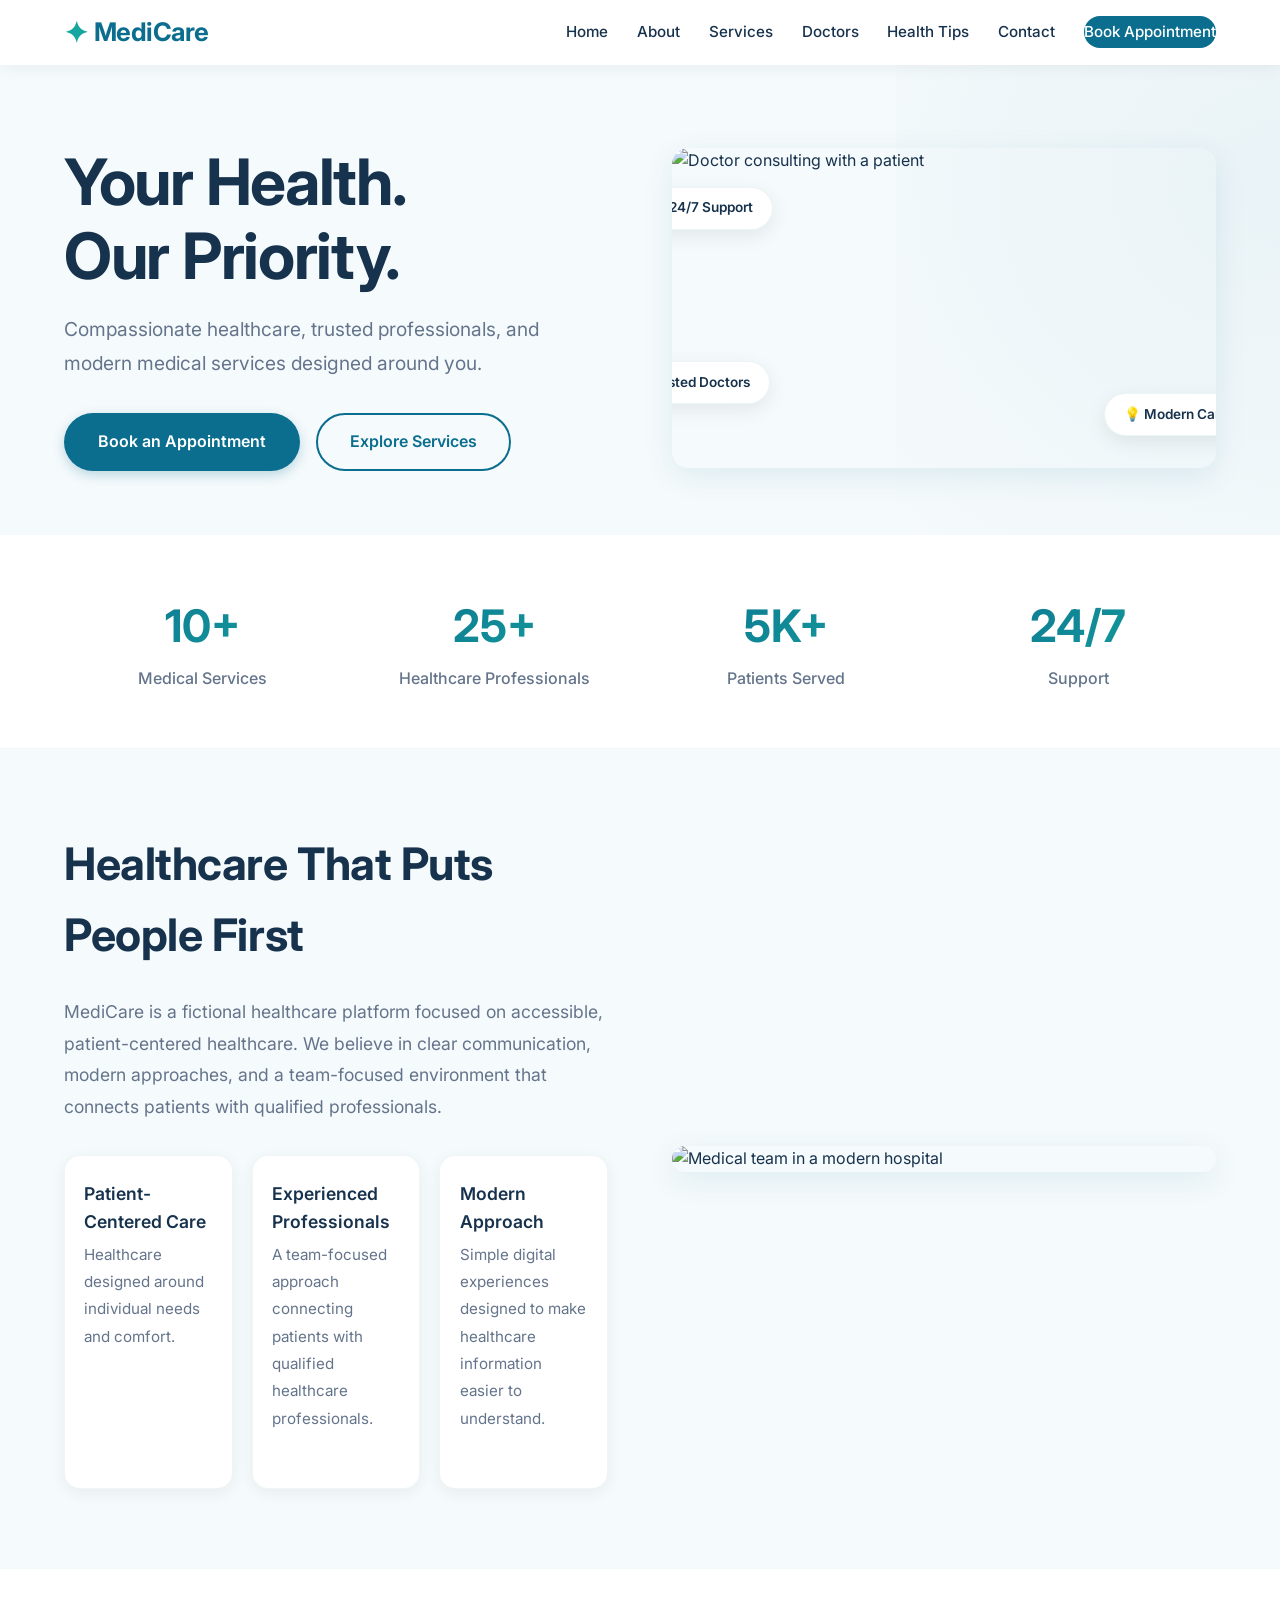
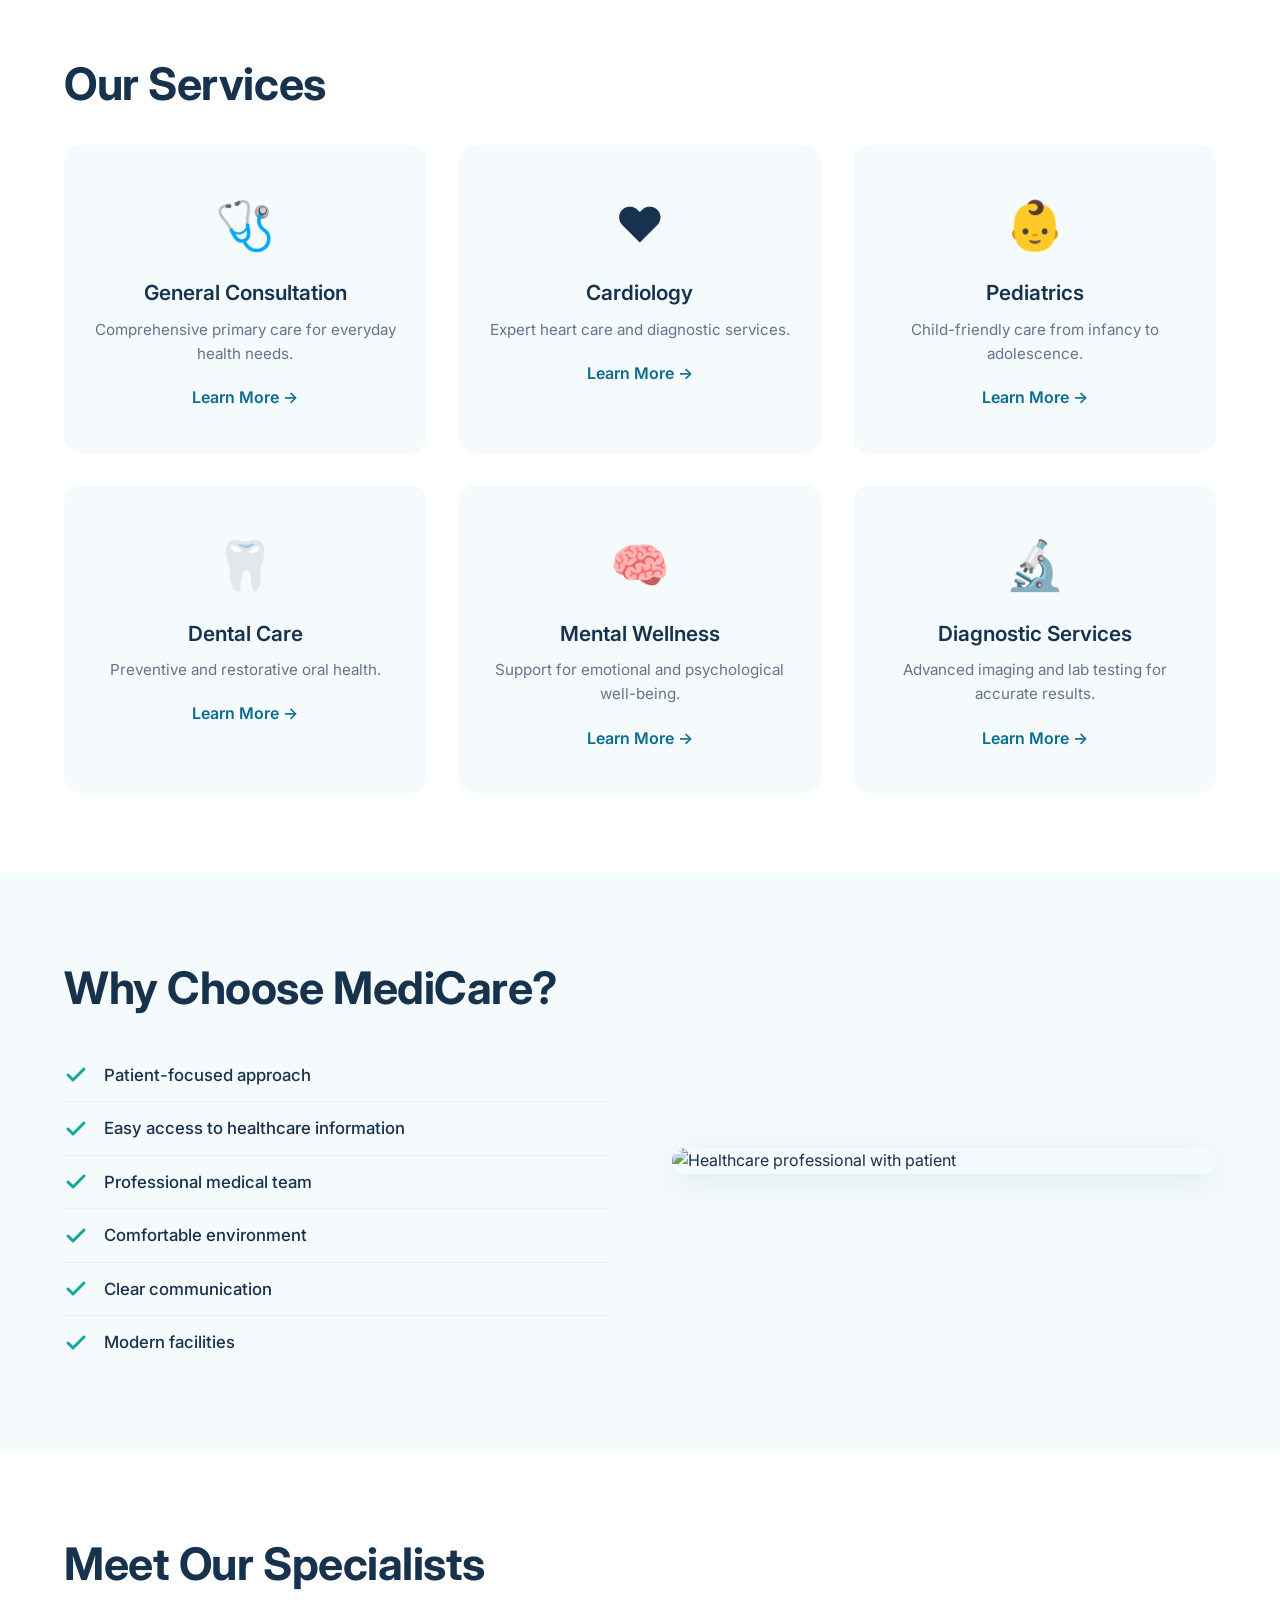
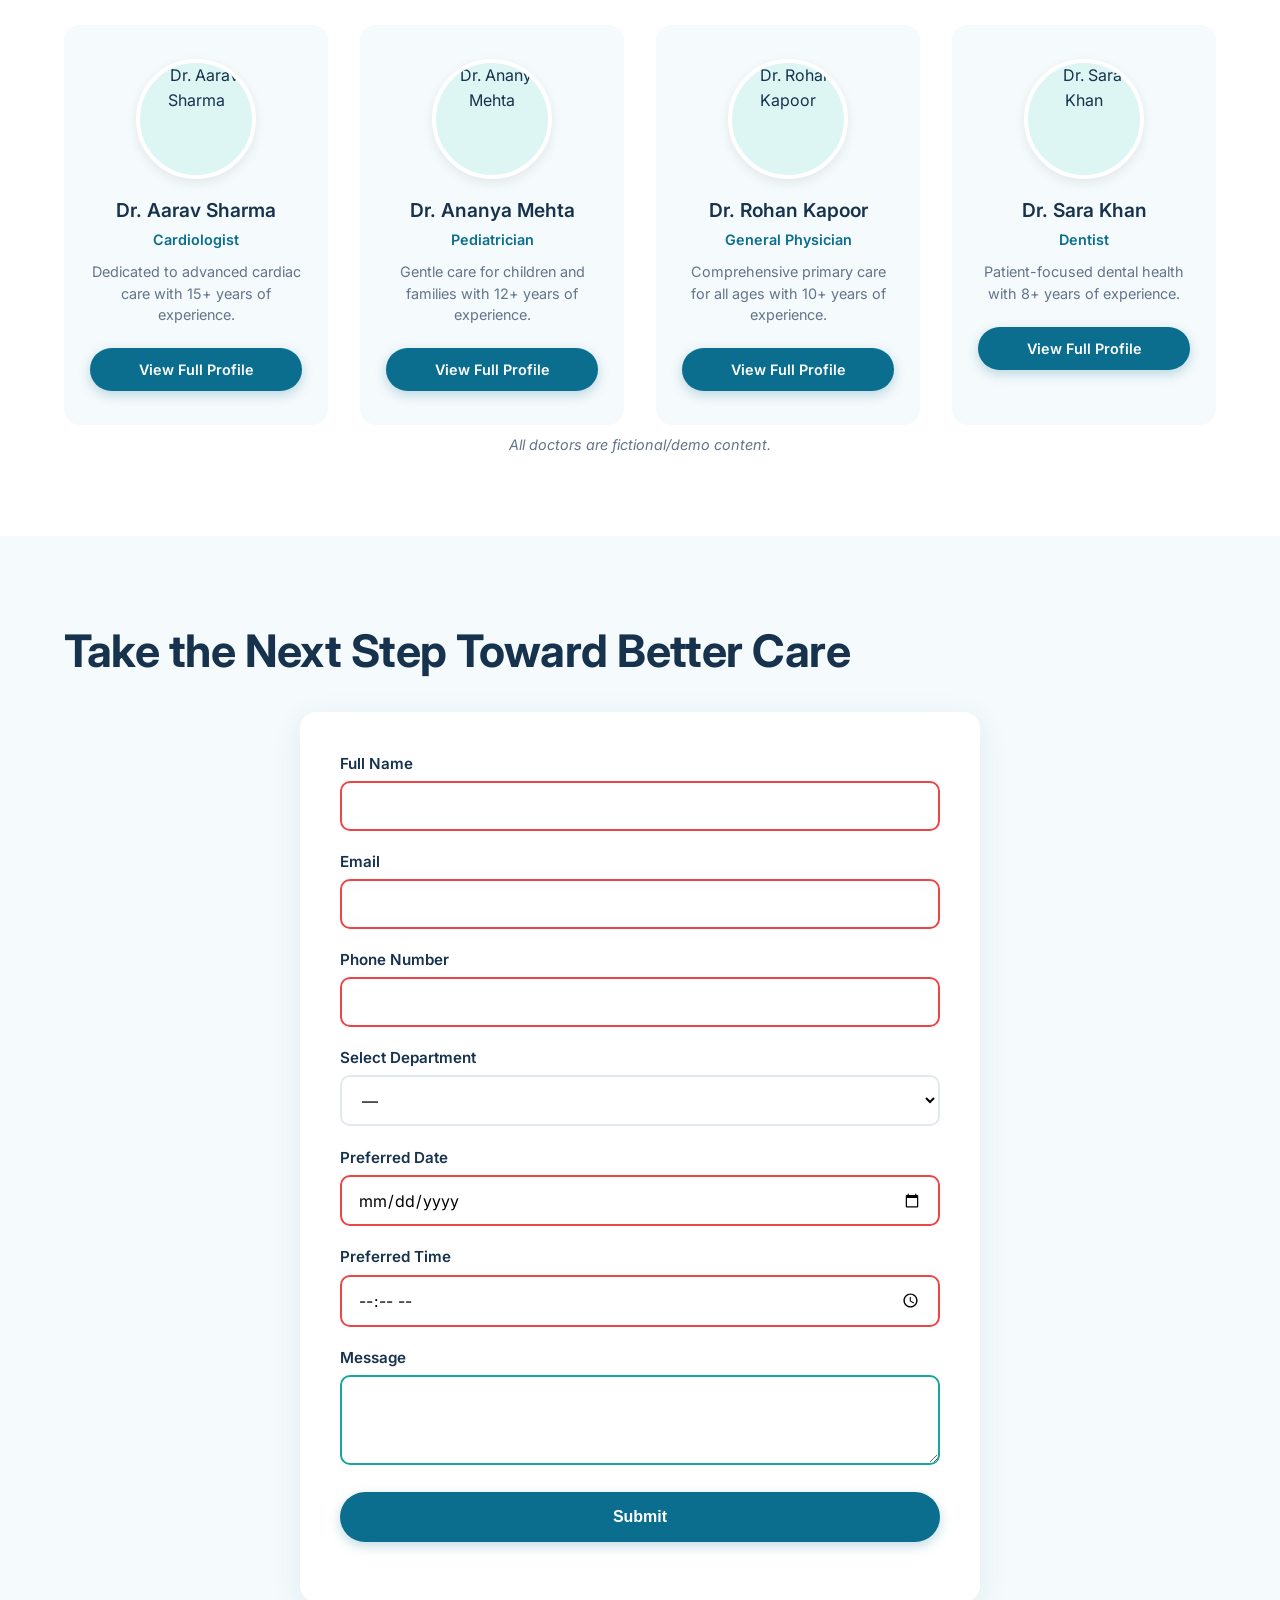
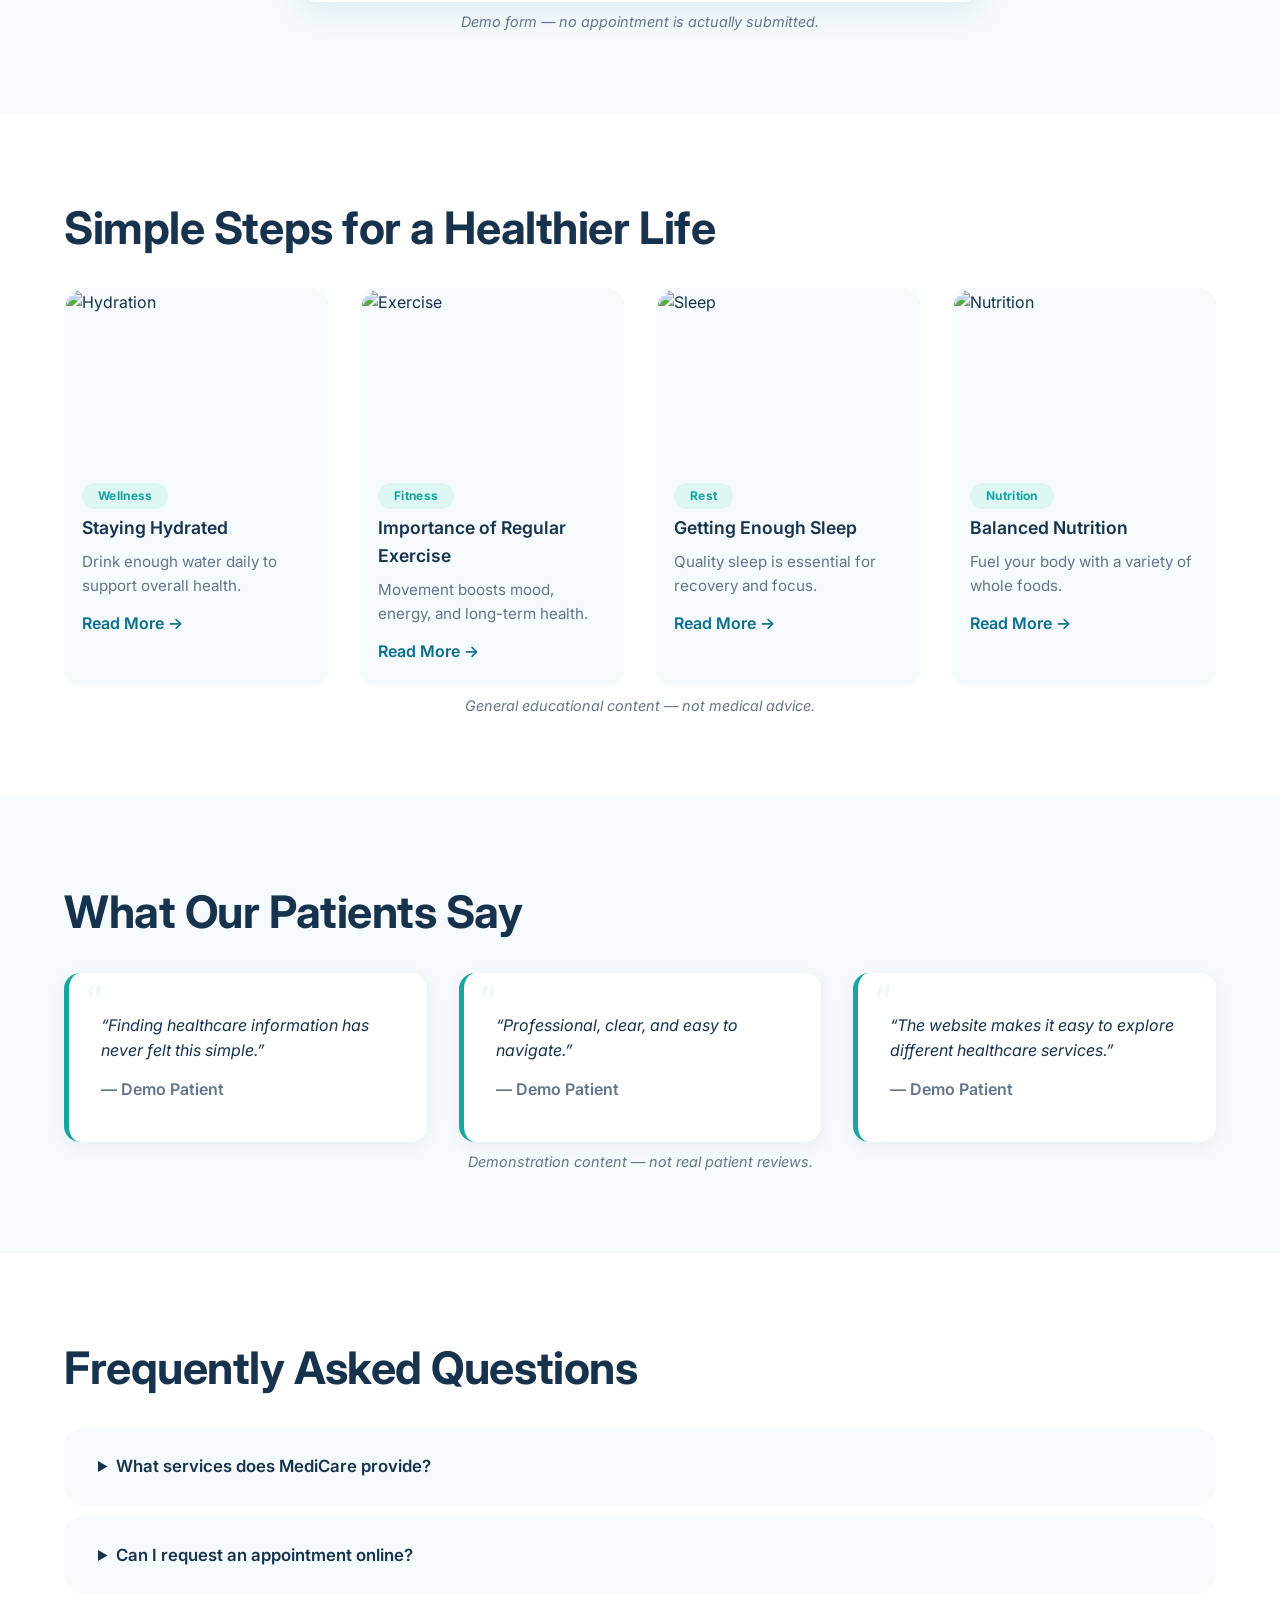
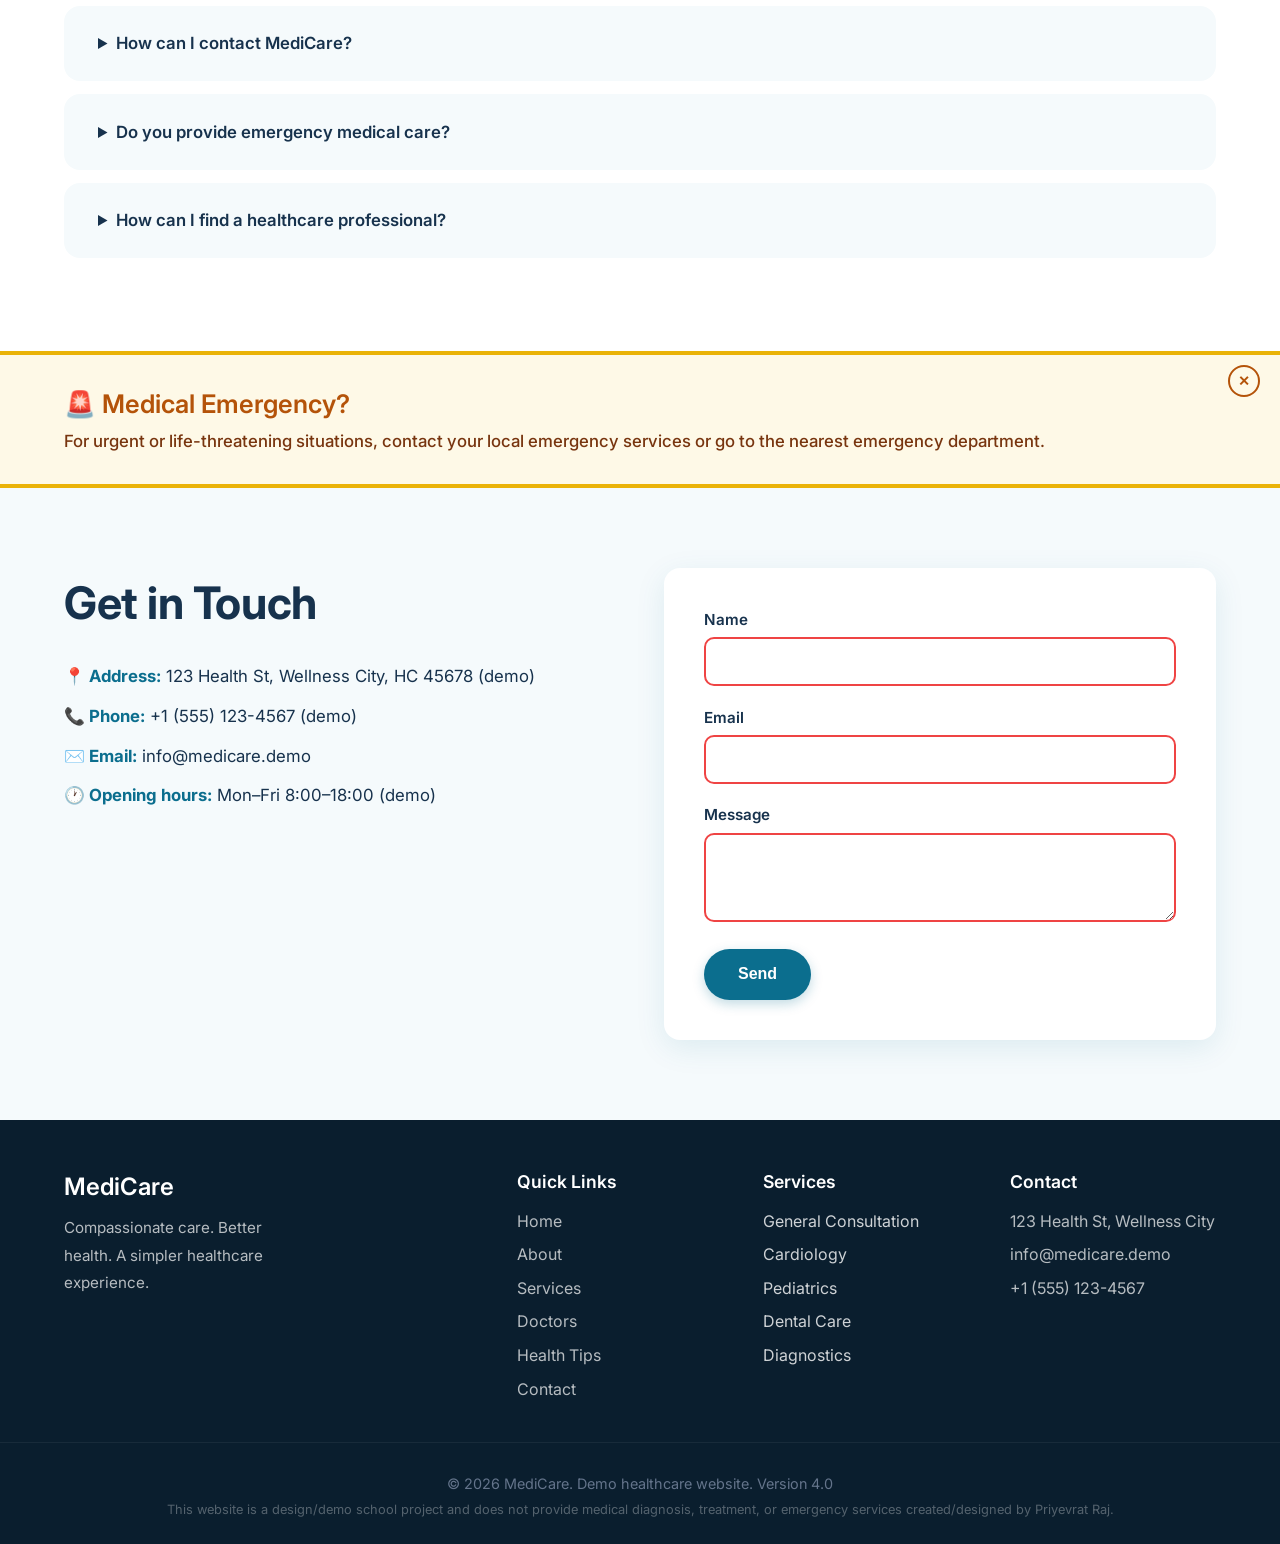
==== commit 4c25719c: "Add files via upload" ====
--- a/index.html
+++ b/index.html
@@ -4,6 +4,7 @@
   <meta charset="UTF-8">
   <meta name="viewport" content="width=device-width, initial-scale=1.0">
   <title>MediCare | Trusted Healthcare & Medical Services</title>
+  <link rel="icon" type="image/png" href="logo1.png">
   <meta name="description" content="Explore healthcare services, medical information, specialists, and patient-focused care with the MediCare demo healthcare platform.">
   <link rel="stylesheet" href="style.css">
   <link rel="preconnect" href="https://fonts.googleapis.com">
@@ -11,7 +12,8 @@
   <link href="https://fonts.googleapis.com/css2?family=Inter:opsz@14..32&display=swap" rel="stylesheet">
 </head>
 <body>
-
+  <script src="shared.js"></script>
+  <script src="index.js"></script>
   <!-- HEADER -->
   <header class="site-header">
     <div class="container nav-container">
@@ -463,7 +465,7 @@
       </div>
     </div>
     <div class="footer-bottom">
-      <p>© 2026 MediCare. Demo healthcare website.</p>
+      <p>© 2026 MediCare. Demo healthcare website. Version 4.0</p>
       <p class="footer-disclaimer">This website is a design/demo school project and does not provide medical diagnosis, treatment, or emergency services created/designed by Priyevrat Raj.</p>
     </div>
   </footer>
--- a/style.css
+++ b/style.css
@@ -1225,4 +1225,104 @@
   .profile-avatar img {
     width: 130;
   }
+}
+/* ===== BACK TO TOP BUTTON ===== */
+.back-to-top {
+  position: fixed;
+  bottom: 30px;
+  right: 30px;
+  width: 50px;
+  height: 50px;
+  border-radius: 50%;
+  background: var(--primary);
+  color: white;
+  border: none;
+  cursor: pointer;
+  font-size: 1.5rem;
+  font-weight: bold;
+  box-shadow: 0 4px 16px rgba(11, 110, 142, 0.3);
+  opacity: 0;
+  visibility: hidden;
+  transform: translateY(20px);
+  transition: all 0.3s ease;
+  z-index: 999;
+  display: flex;
+  align-items: center;
+  justify-content: center;
+}
+
+.back-to-top.visible {
+  opacity: 1;
+  visibility: visible;
+  transform: translateY(0);
+}
+
+.back-to-top:hover {
+  background: var(--primary-dark);
+  transform: translateY(-4px);
+  box-shadow: 0 8px 24px rgba(11, 110, 142, 0.4);
+}
+
+/* ===== HEADER SCROLL EFFECT ===== */
+.site-header.scrolled {
+  box-shadow: 0 4px 24px rgba(0, 0, 0, 0.1);
+  padding: 0.3rem 0;
+}
+
+/* ===== IMAGE LOAD ANIMATION ===== */
+img[loading="lazy"] {
+  opacity: 0;
+  transition: opacity 0.5s ease;
+}
+
+img[loading="lazy"].loaded {
+  opacity: 1;
+}
+
+/* ===== CHAT TYPING INDICATOR ===== */
+.chat-message.received .msg-text:contains("Typing") {
+  font-style: italic;
+  color: var(--muted);
+}
+
+/* ===== FORM FIELD VALIDATION ===== */
+.form-group input:invalid:not(:placeholder-shown),
+.form-group textarea:invalid:not(:placeholder-shown) {
+  border-color: #ef4444;
+}
+
+.form-group input:valid:not(:placeholder-shown),
+.form-group textarea:valid:not(:placeholder-shown) {
+  border-color: #16A6A0;
+}
+
+/* ===== ACTIVE NAV LINK ===== */
+.main-nav a.active {
+  color: var(--primary);
+  font-weight: 600;
+}
+
+.main-nav a.active::after {
+  width: 100%;
+}
+
+/* ===== MOBILE NAV TRANSITION ===== */
+.main-nav {
+  transition: max-height 0.4s ease;
+}
+
+/* ===== SMOOTH SCROLL OFFSET ===== */
+section[id] {
+  scroll-margin-top: 80px;
+}
+
+/* ===== RESPONSIVE BACK TO TOP ===== */
+@media (max-width: 768px) {
+  .back-to-top {
+    bottom: 20px;
+    right: 20px;
+    width: 45px;
+    height: 45px;
+    font-size: 1.2rem;
+  }
 }
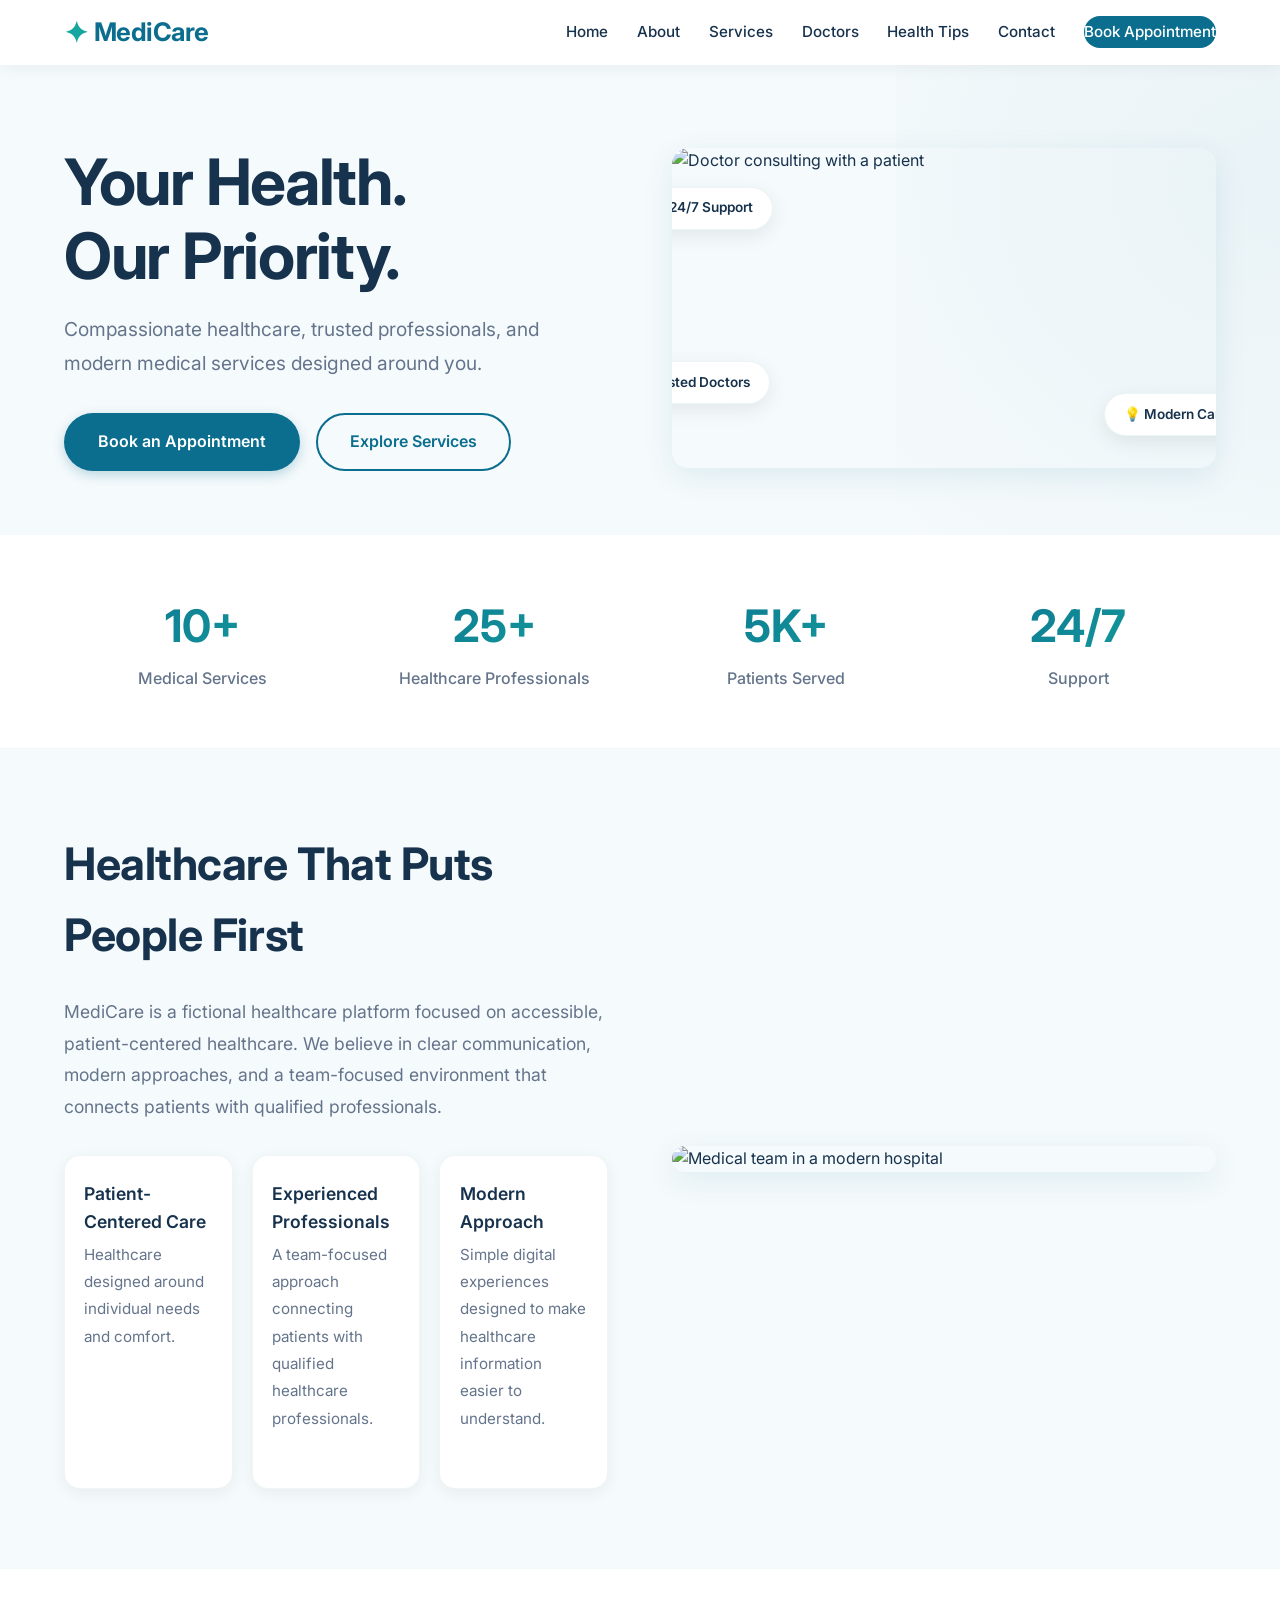
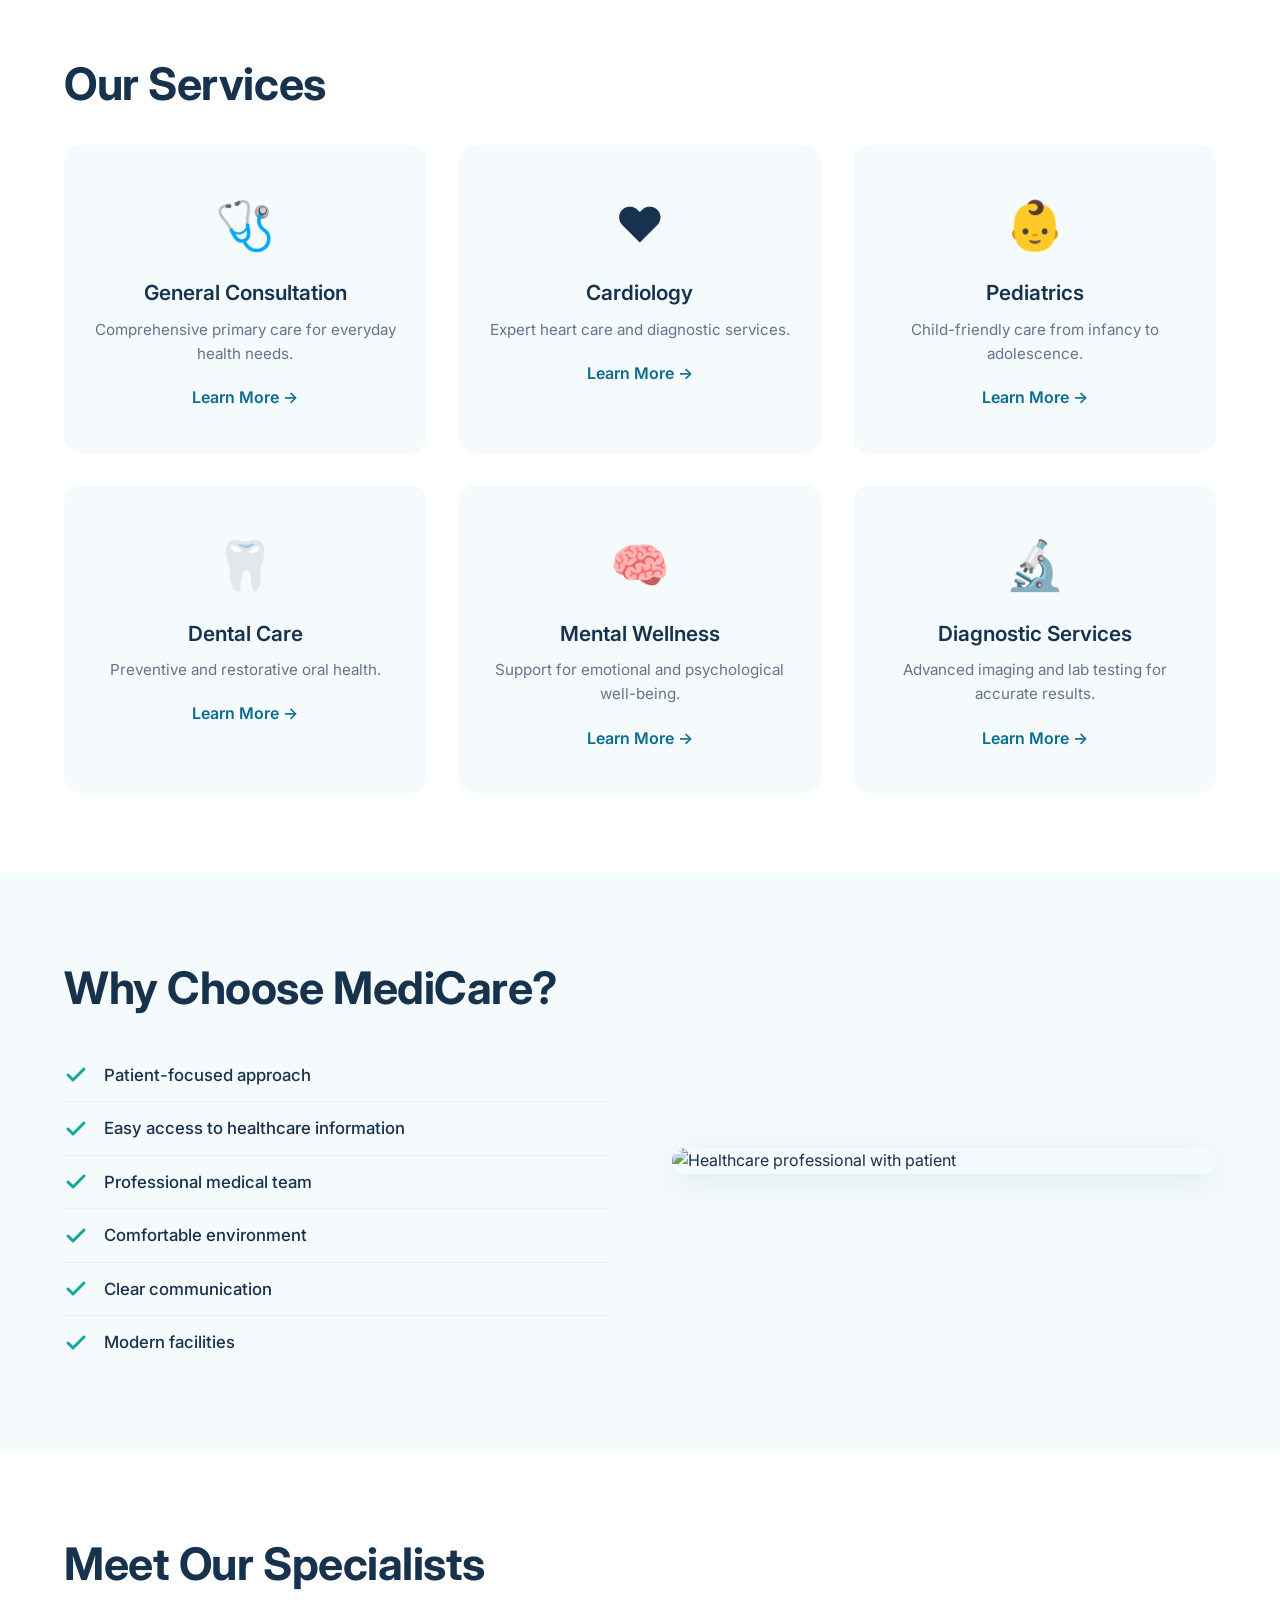
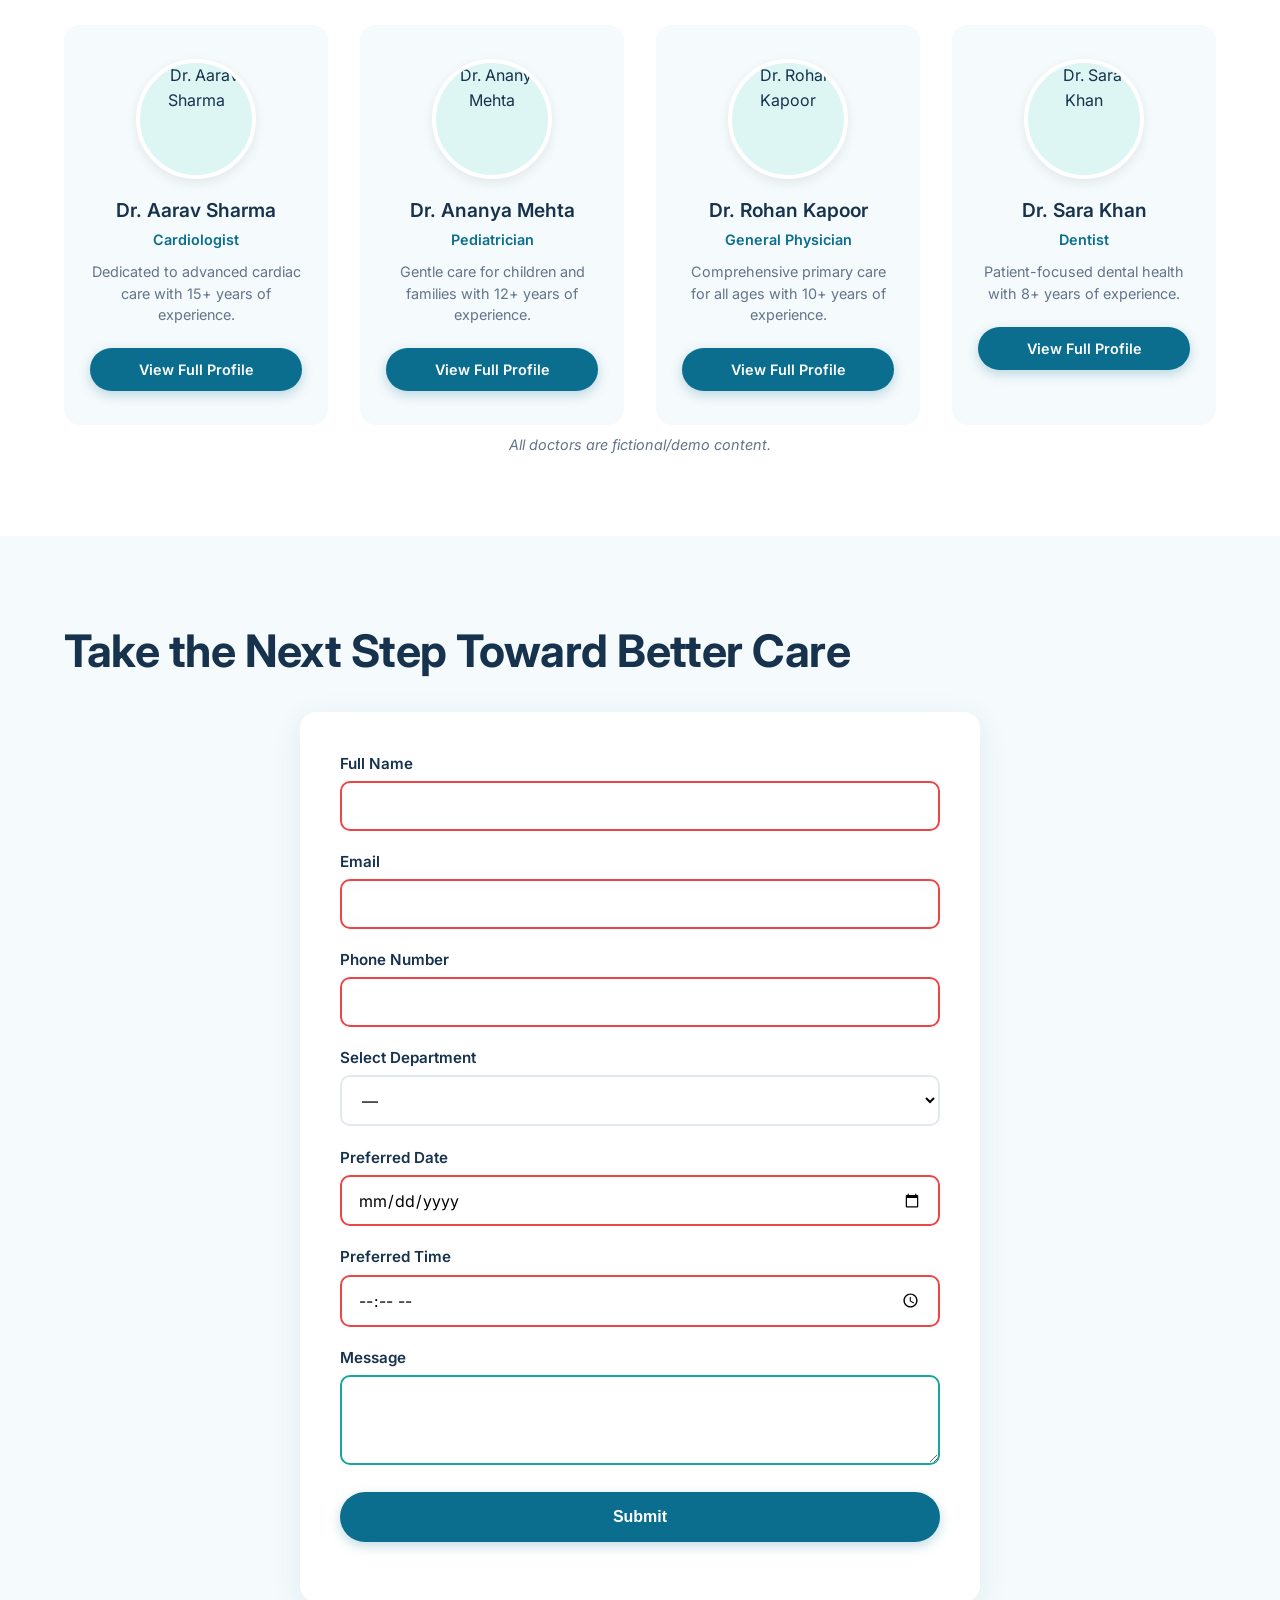
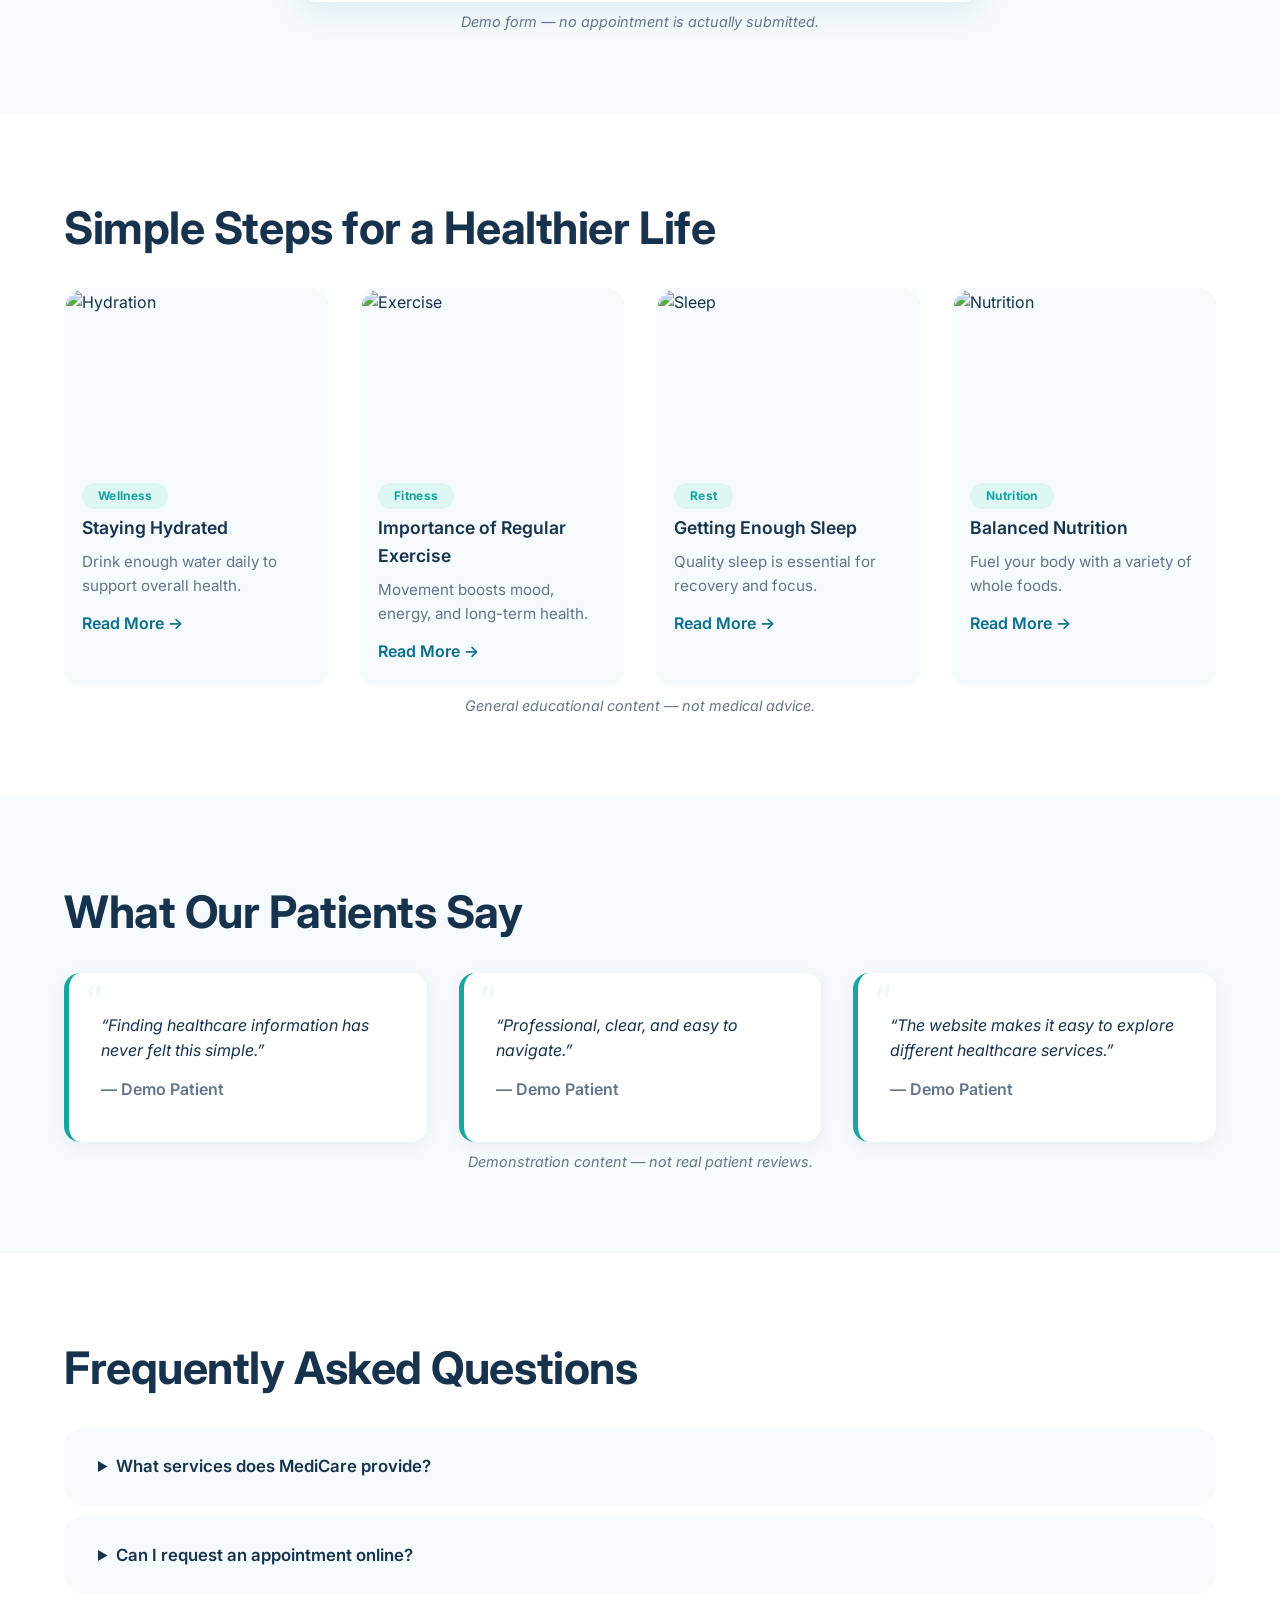
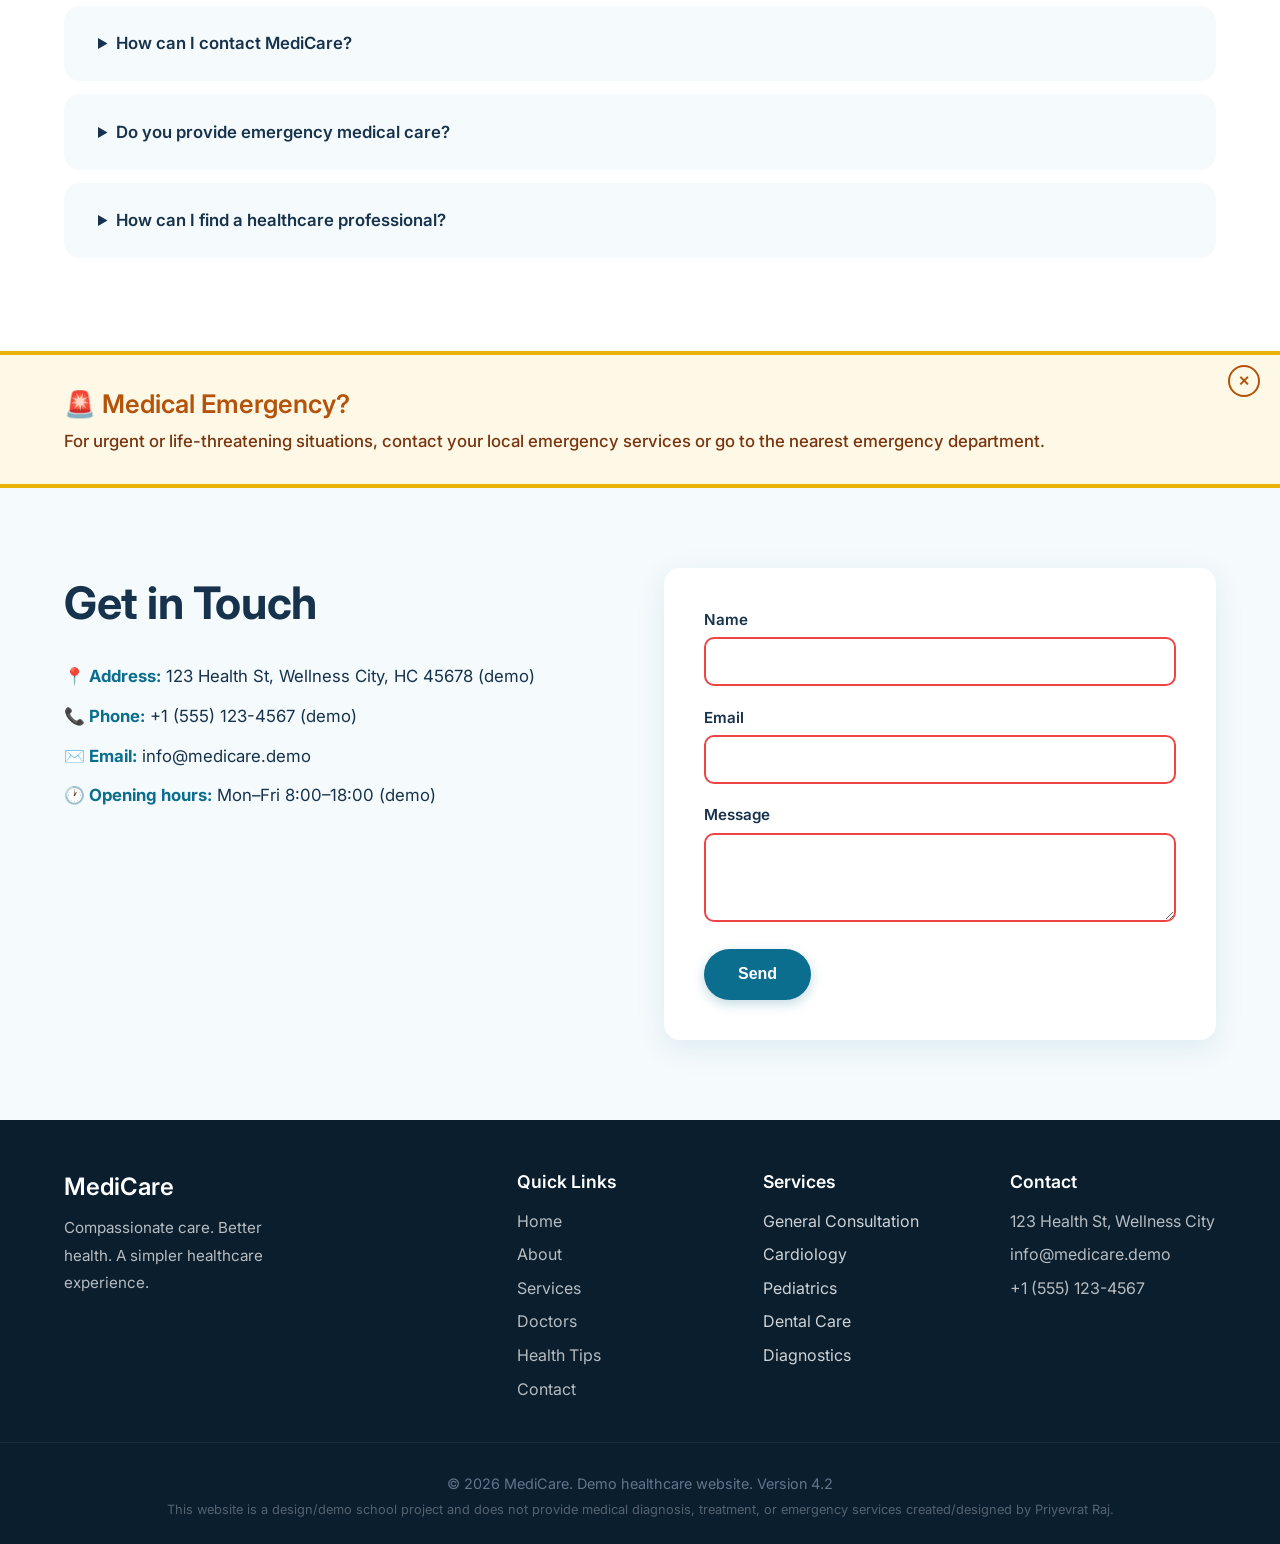
==== commit 0f72b91c: "Add files via upload" ====
--- a/index.html
+++ b/index.html
@@ -465,7 +465,7 @@
       </div>
     </div>
     <div class="footer-bottom">
-      <p>© 2026 MediCare. Demo healthcare website. Version 4.0</p>
+      <p>© 2026 MediCare. Demo healthcare website. Version 4.2</p>
       <p class="footer-disclaimer">This website is a design/demo school project and does not provide medical diagnosis, treatment, or emergency services created/designed by Priyevrat Raj.</p>
     </div>
   </footer>
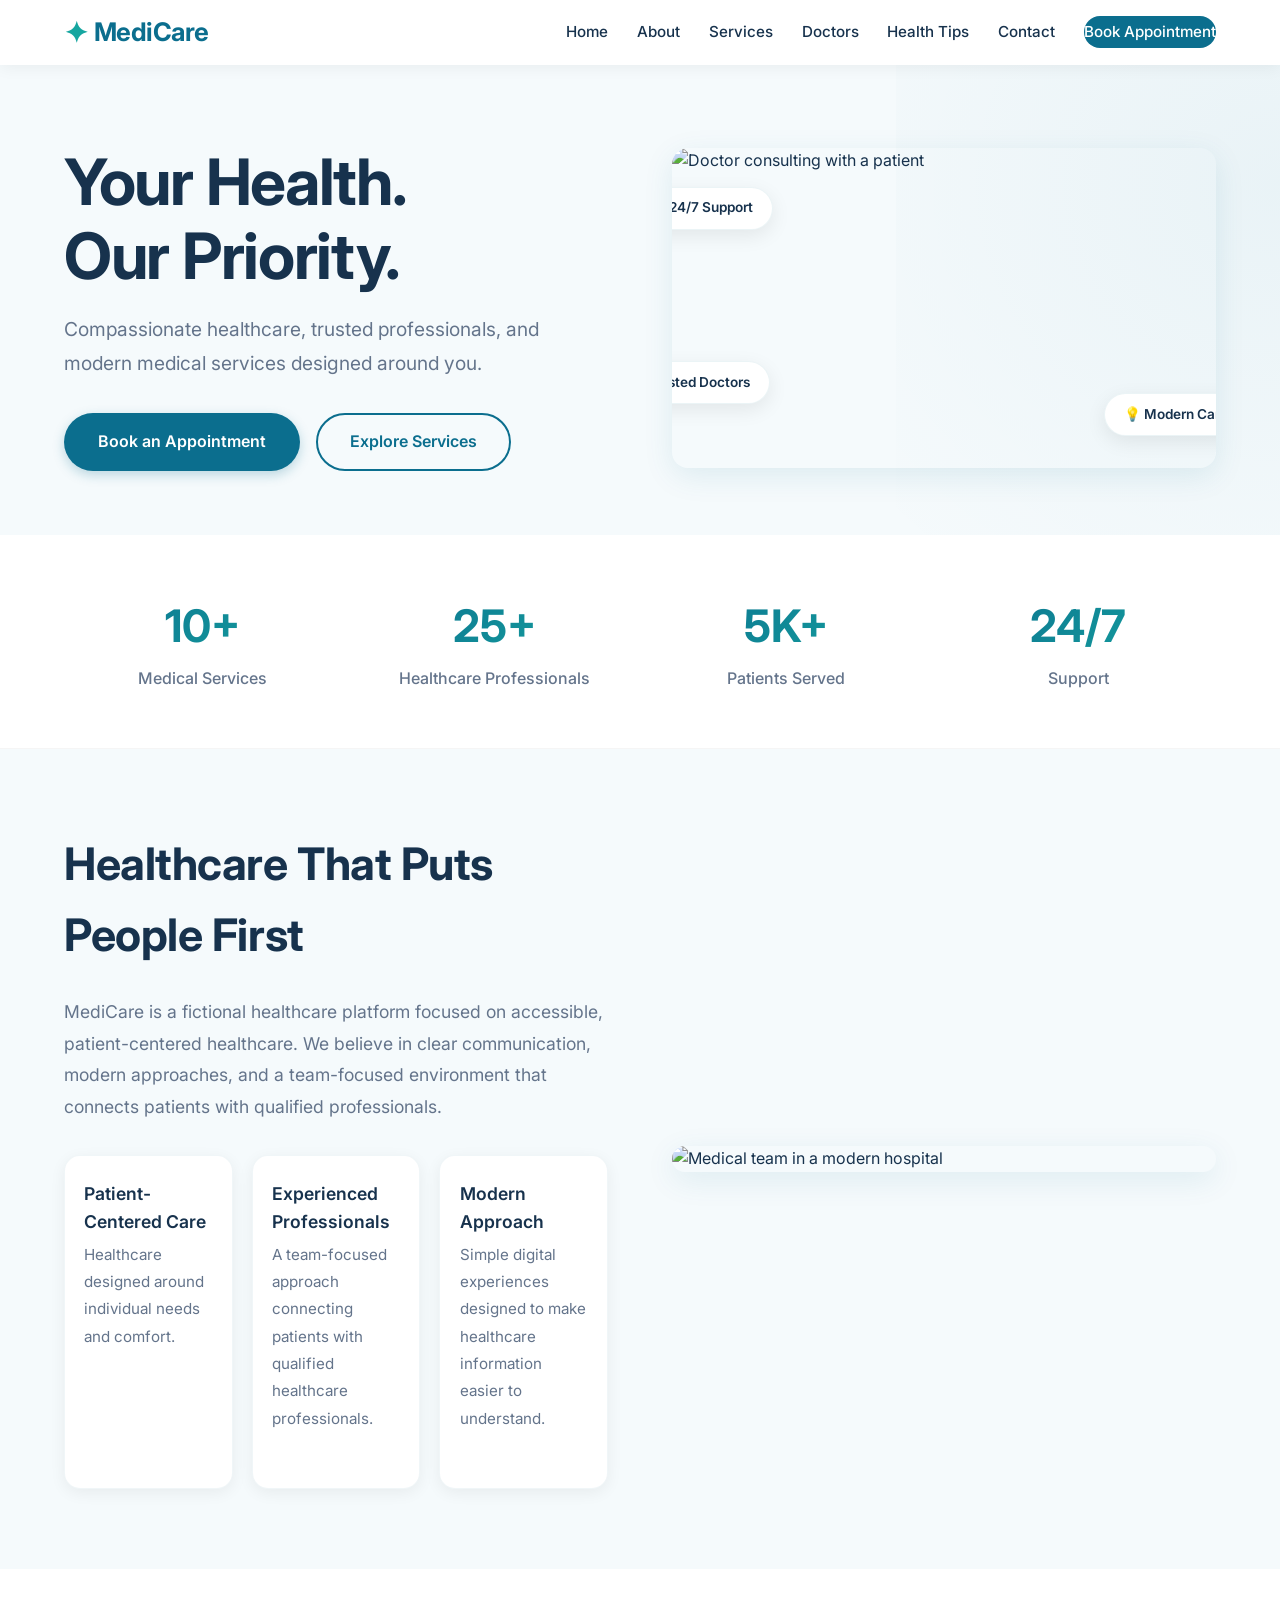
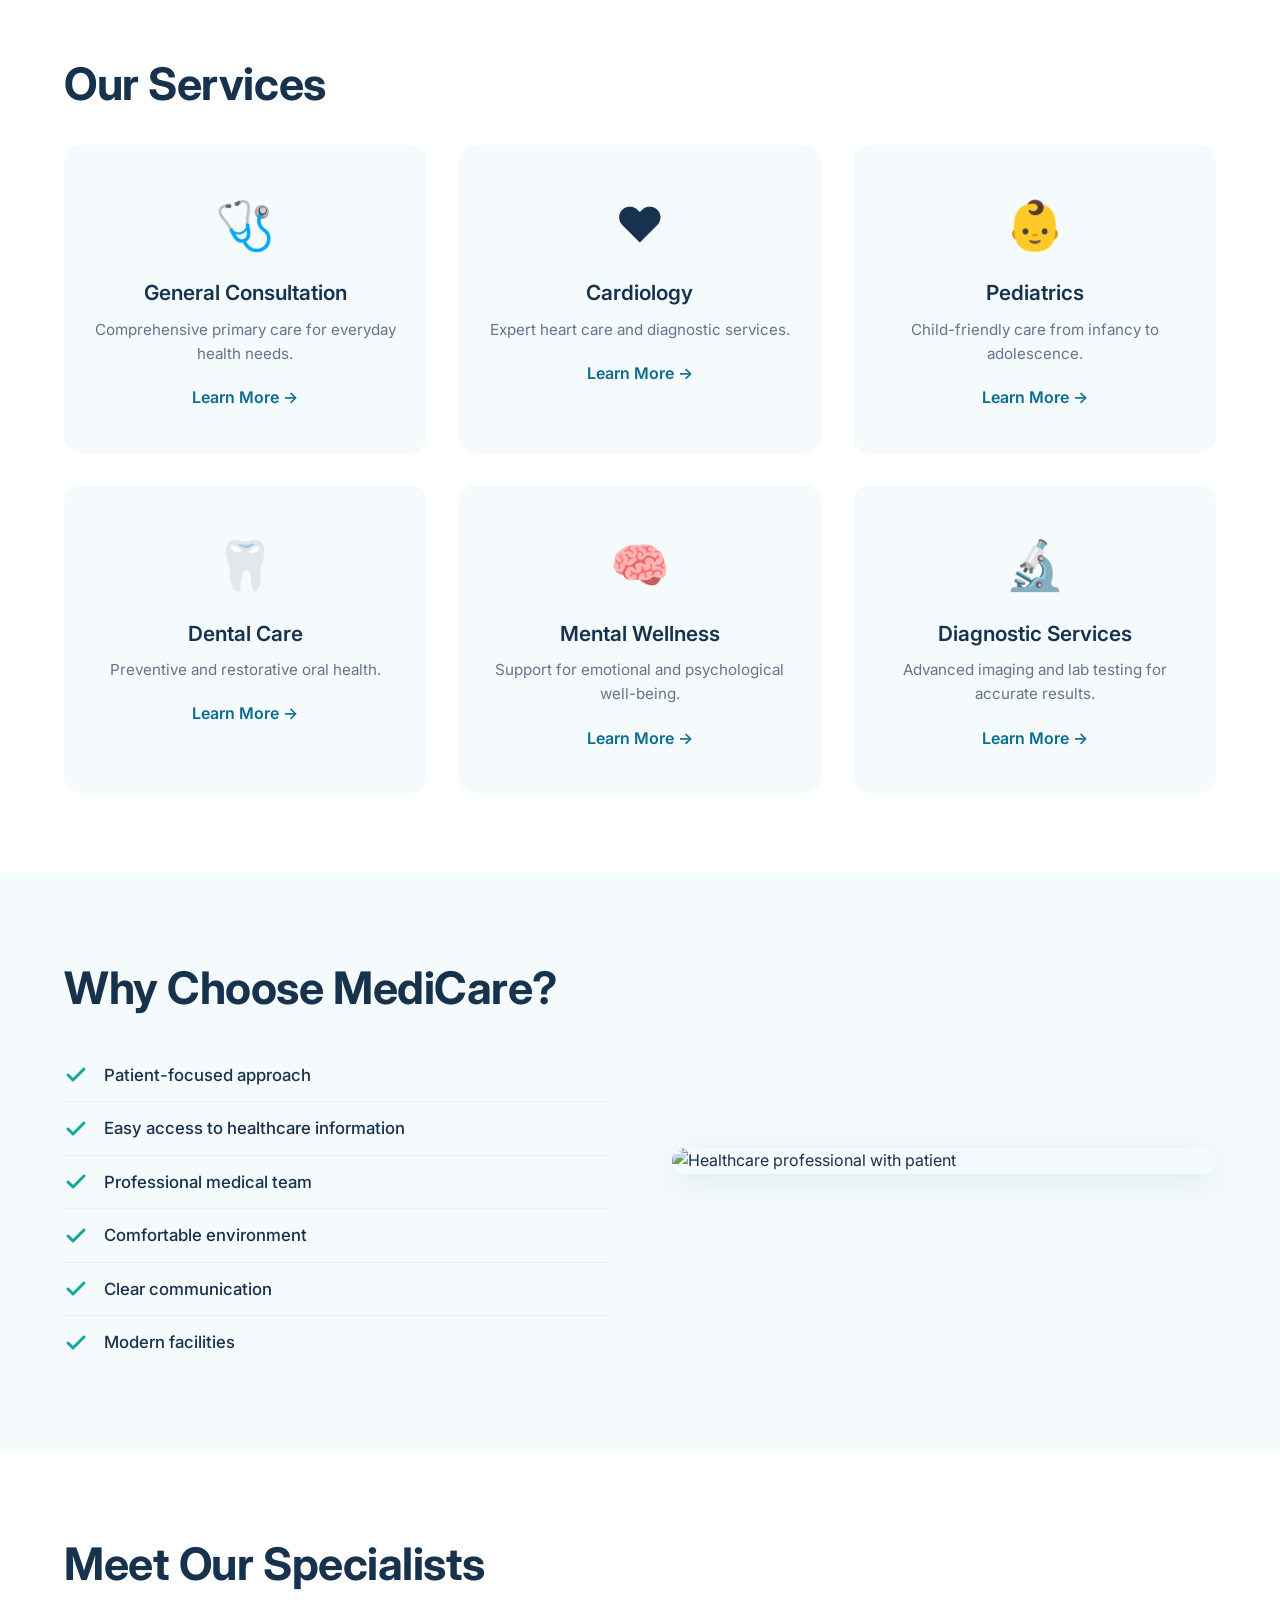
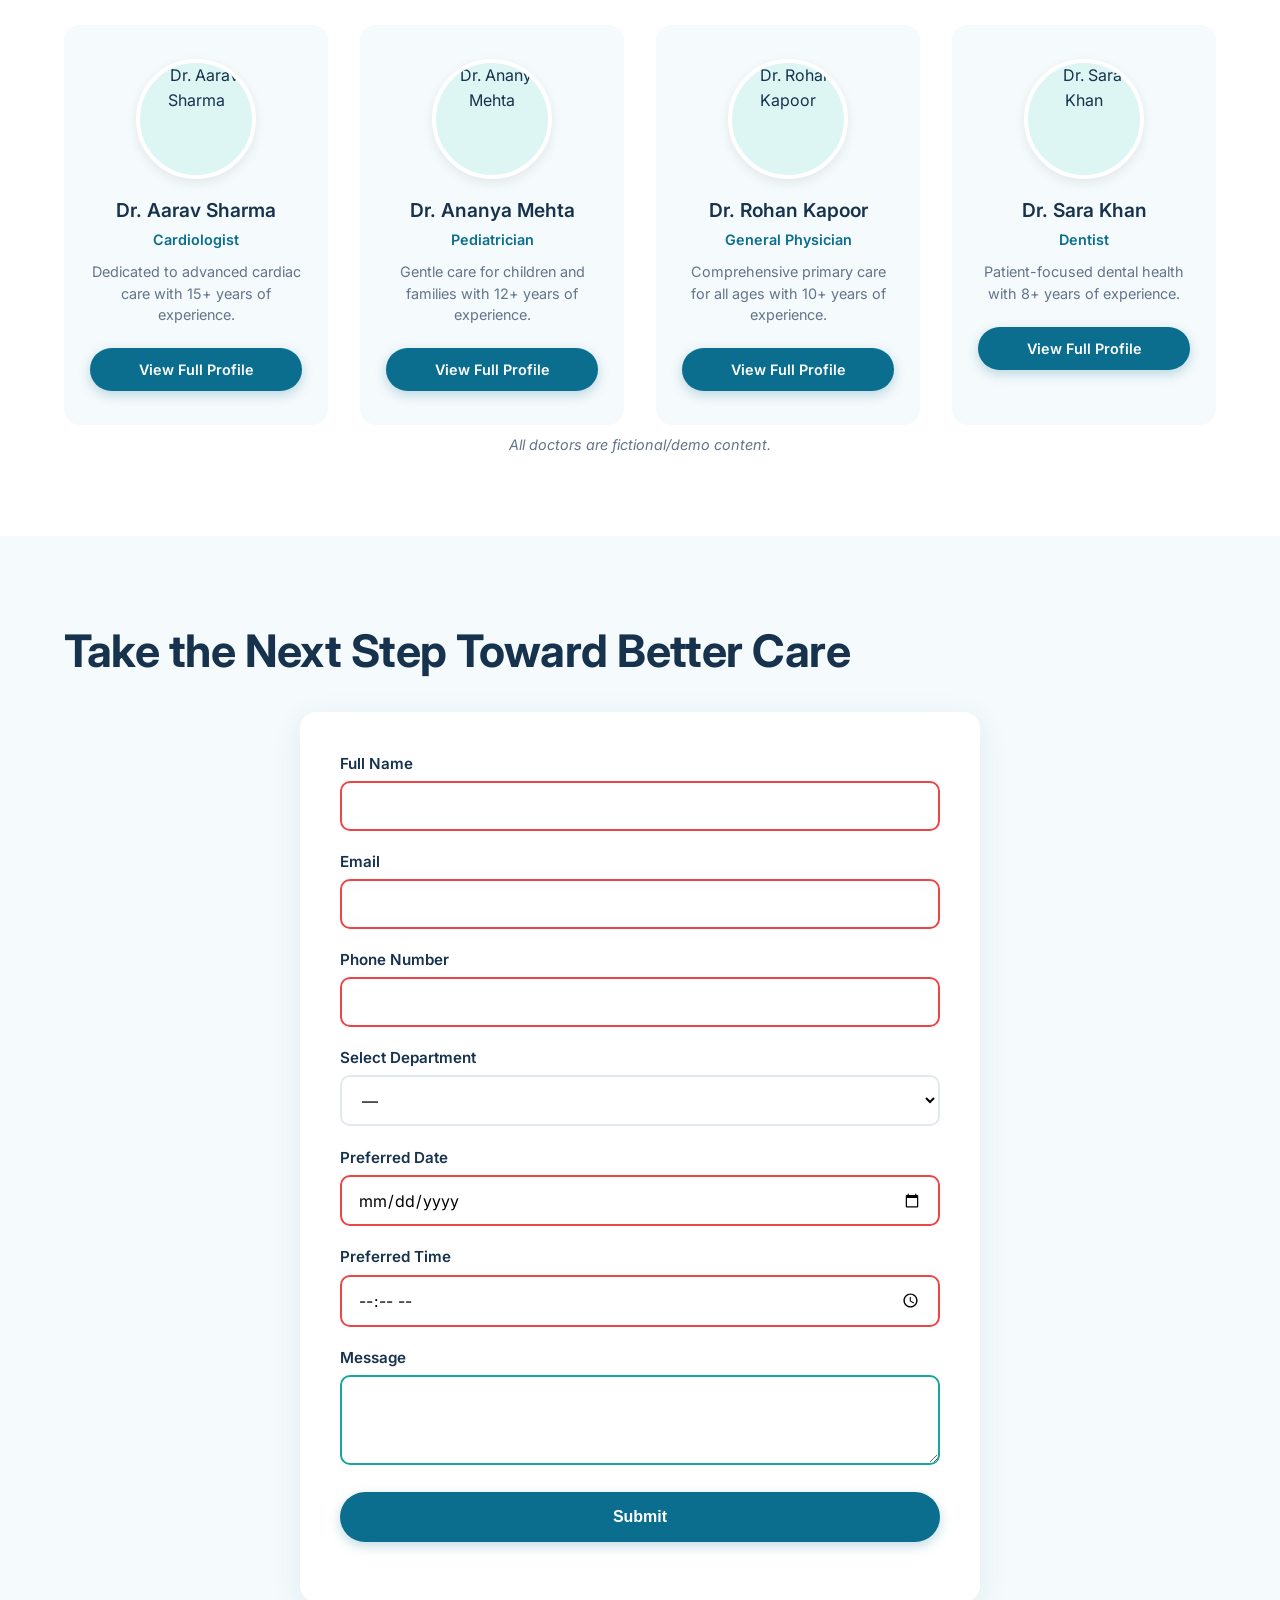
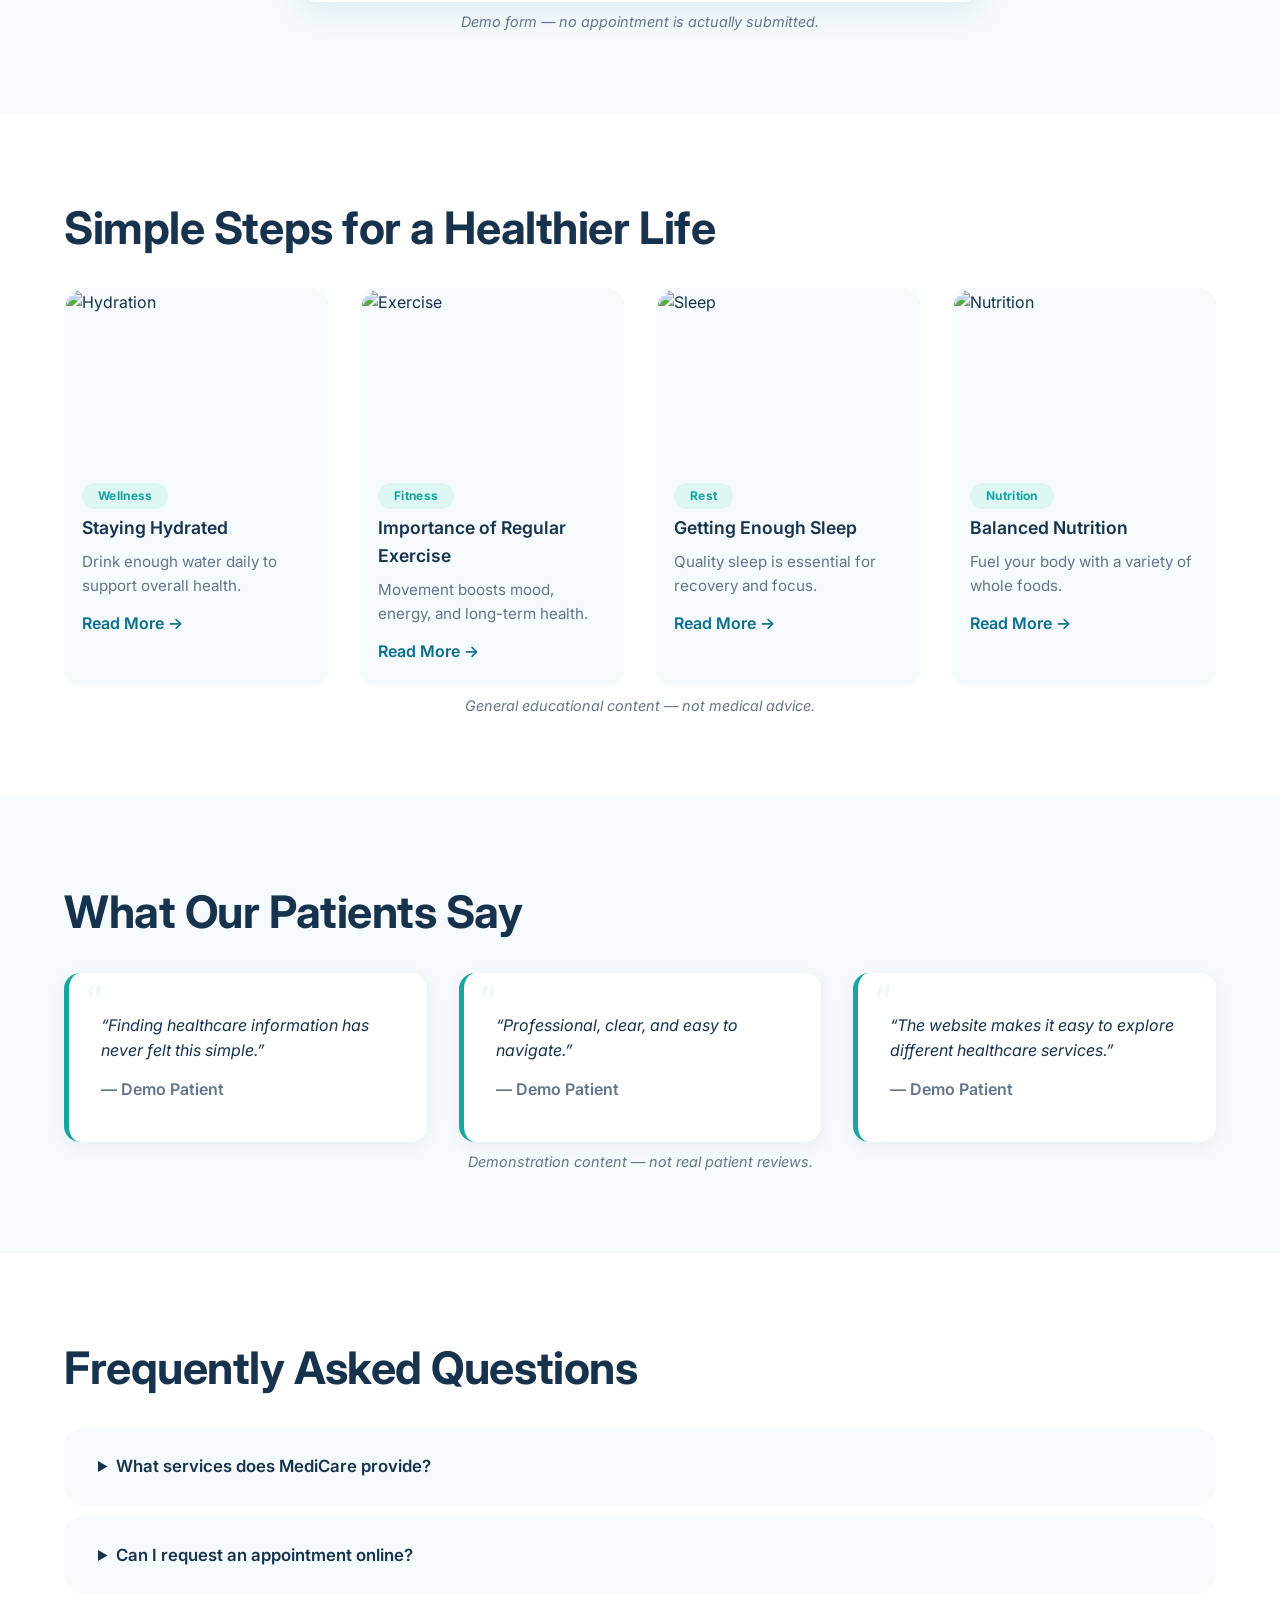
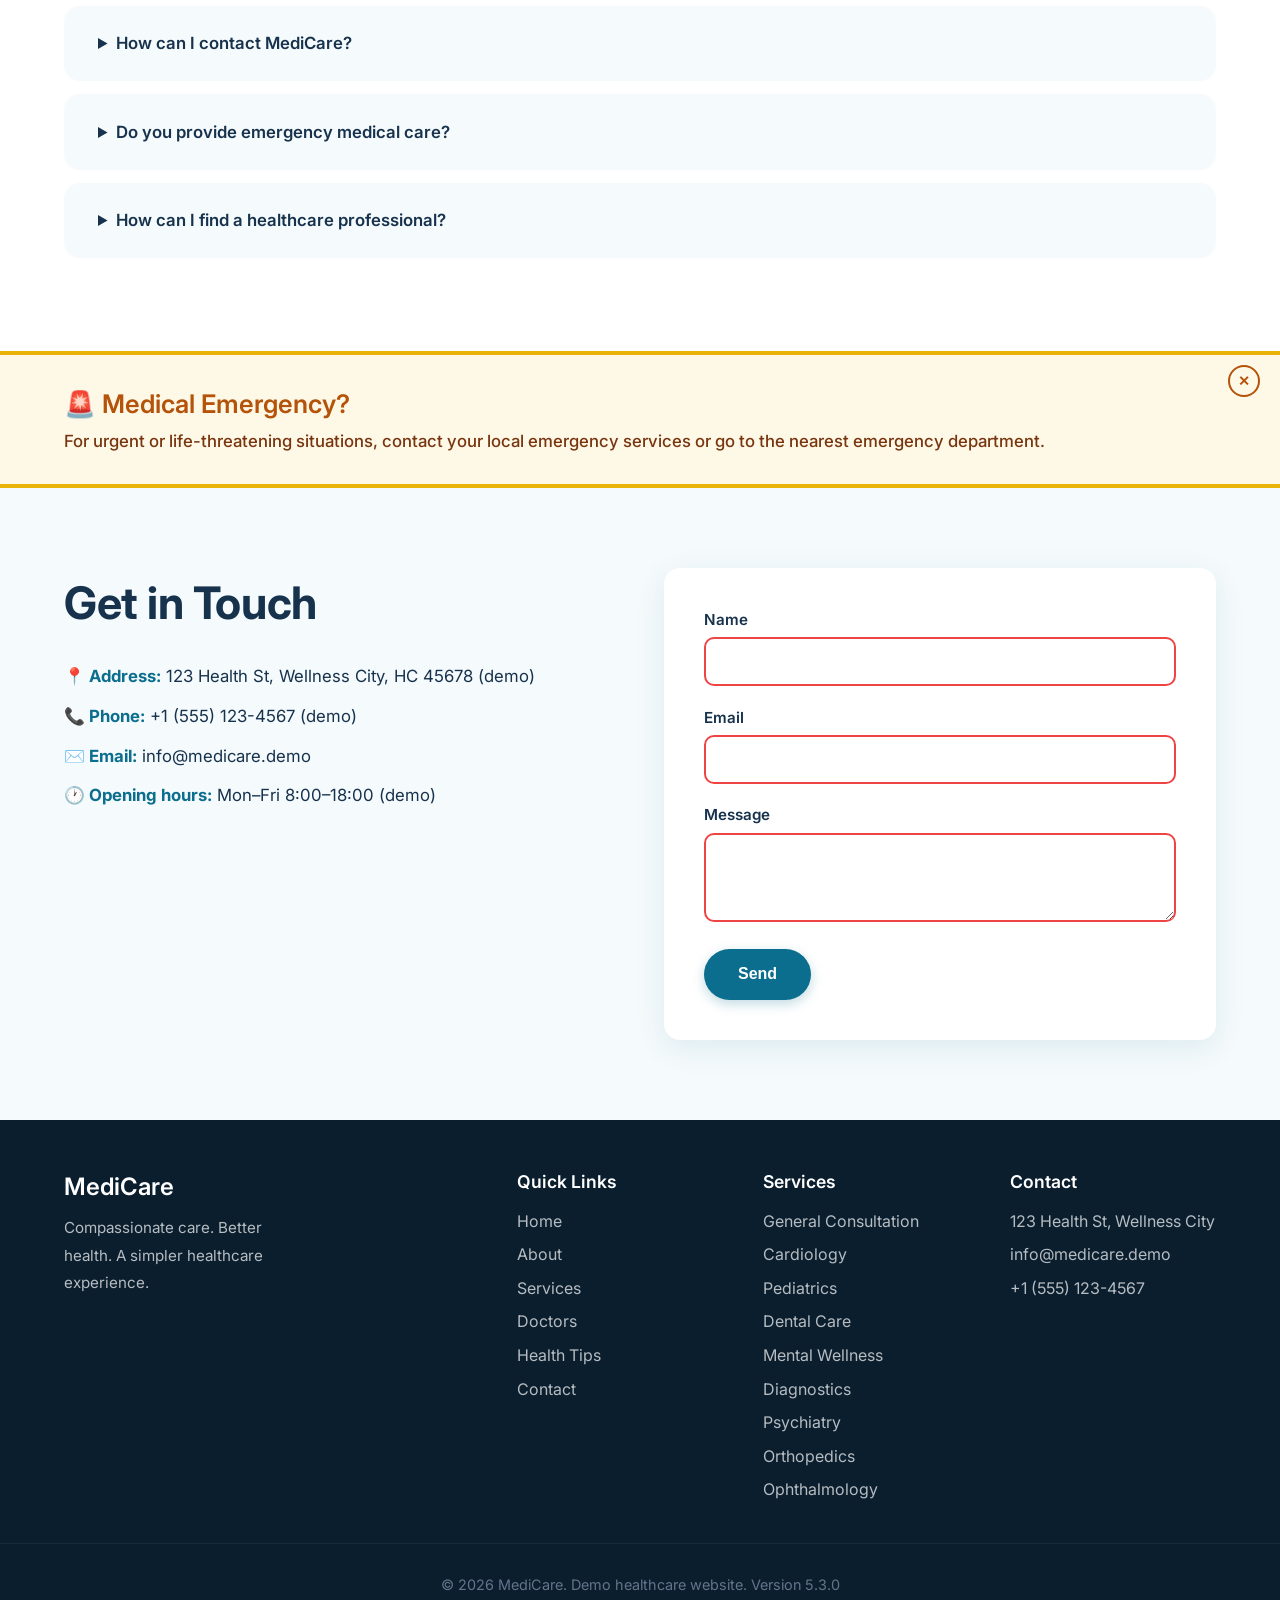
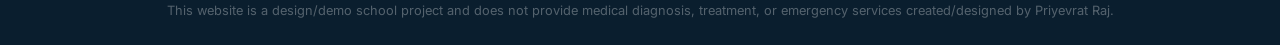
==== commit f9e2fd0c: "Add files via upload" ====
--- a/index.html
+++ b/index.html
@@ -24,7 +24,7 @@
         <ul>
           <li><a href="#home">Home</a></li>
           <li><a href="about.html">About</a></li>
-          <li><a href="#services">Services</a></li>
+          <li><a href="services.html">Services</a></li>
           <li><a href="doctors.html">Doctors</a></li>
           <li><a href="#health-tips">Health Tips</a></li>
           <li><a href="#contact">Contact</a></li>
@@ -445,14 +445,18 @@
           <li><a href="#contact">Contact</a></li>
         </ul>
       </div>
-      <div class="footer-links">
+            <div class="footer-links">
         <h4>Services</h4>
         <ul>
-          <li>General Consultation</li>
-          <li>Cardiology</li>
-          <li>Pediatrics</li>
-          <li>Dental Care</li>
-          <li>Diagnostics</li>
+          <li><a href="services.html#service-general">General Consultation</a></li>
+          <li><a href="services.html#service-cardiology">Cardiology</a></li>
+          <li><a href="services.html#service-pediatrics">Pediatrics</a></li>
+          <li><a href="services.html#service-dental">Dental Care</a></li>
+          <li><a href="services.html#service-mental">Mental Wellness</a></li>
+          <li><a href="services.html#service-diagnostic">Diagnostics</a></li>
+          <li><a href="services.html#service-psychiatry">Psychiatry</a></li>
+          <li><a href="services.html#service-orthopedics">Orthopedics</a></li>
+          <li><a href="services.html#service-ophthalmology">Ophthalmology</a></li>
         </ul>
       </div>
       <div class="footer-contact">
@@ -465,7 +469,7 @@
       </div>
     </div>
     <div class="footer-bottom">
-      <p>© 2026 MediCare. Demo healthcare website. Version 4.2</p>
+      <p>© 2026 MediCare. Demo healthcare website. Version 5.3.0</p>
       <p class="footer-disclaimer">This website is a design/demo school project and does not provide medical diagnosis, treatment, or emergency services created/designed by Priyevrat Raj.</p>
     </div>
   </footer>
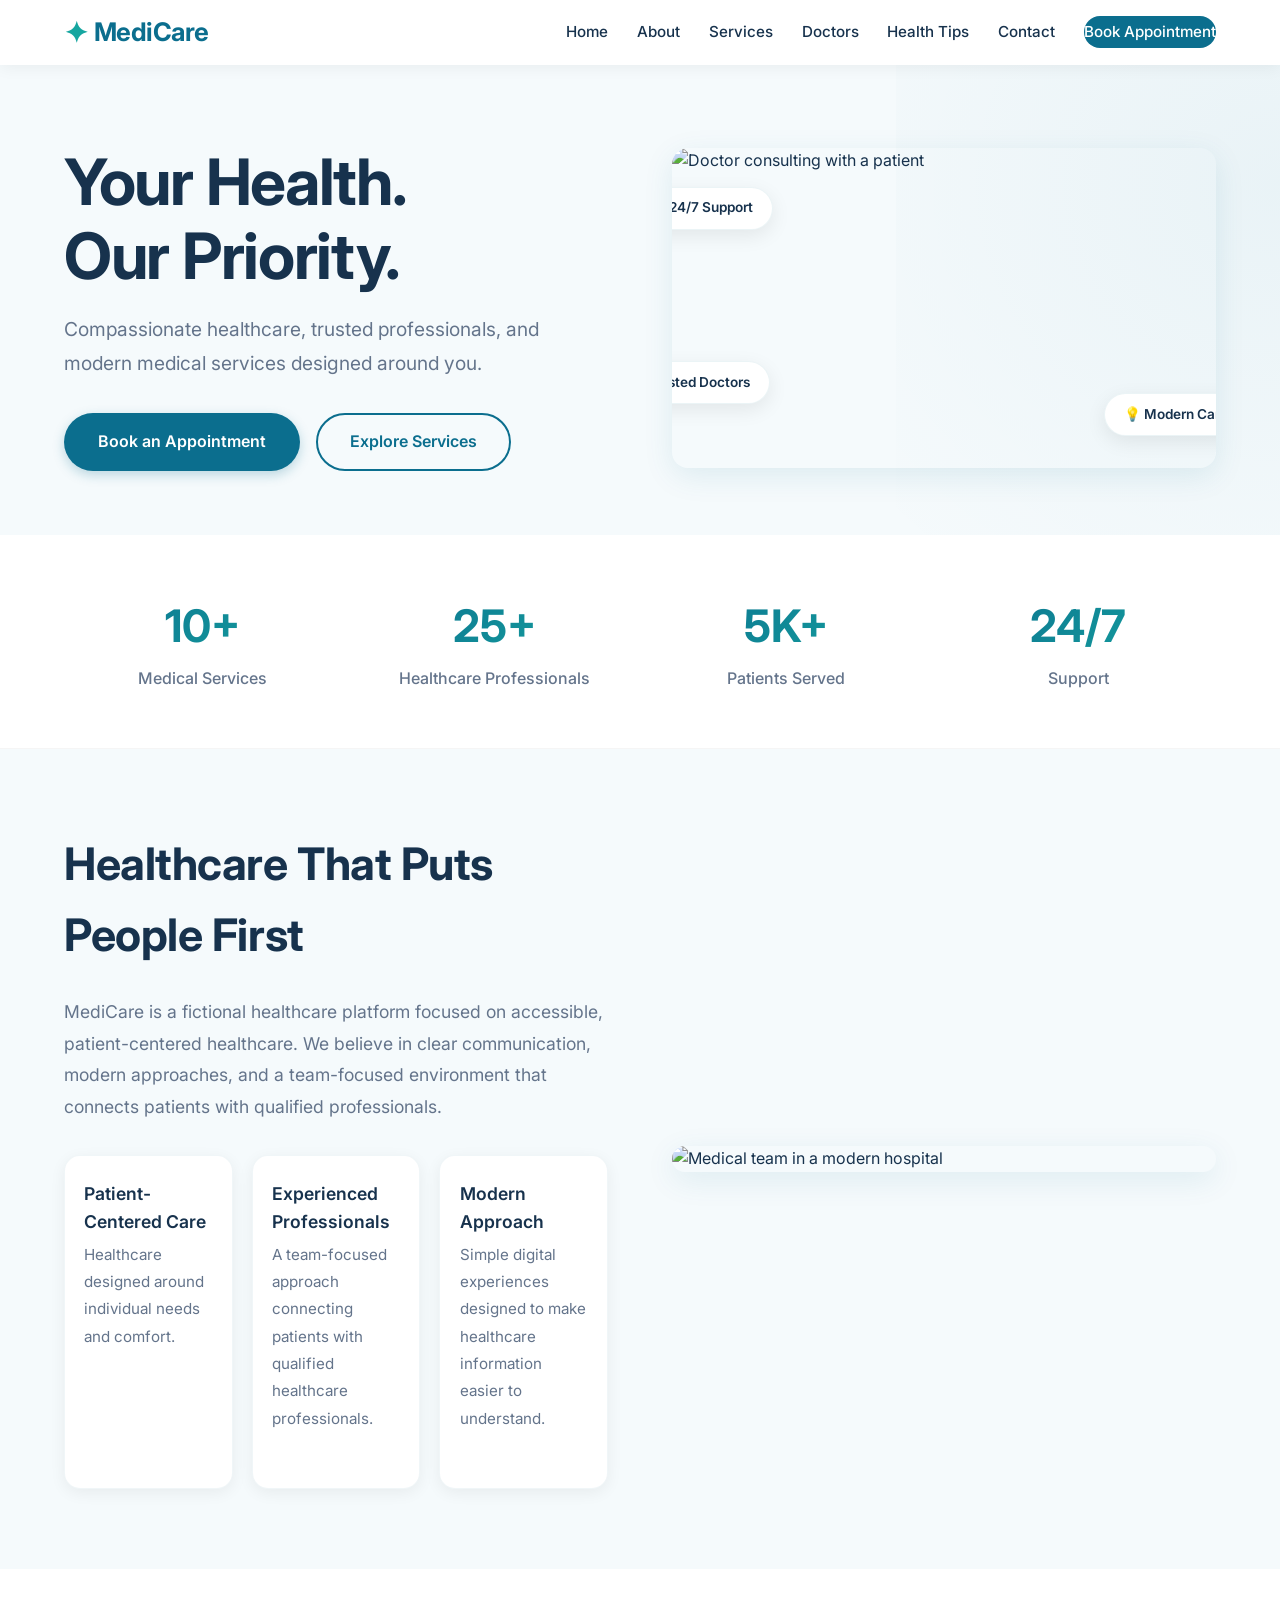
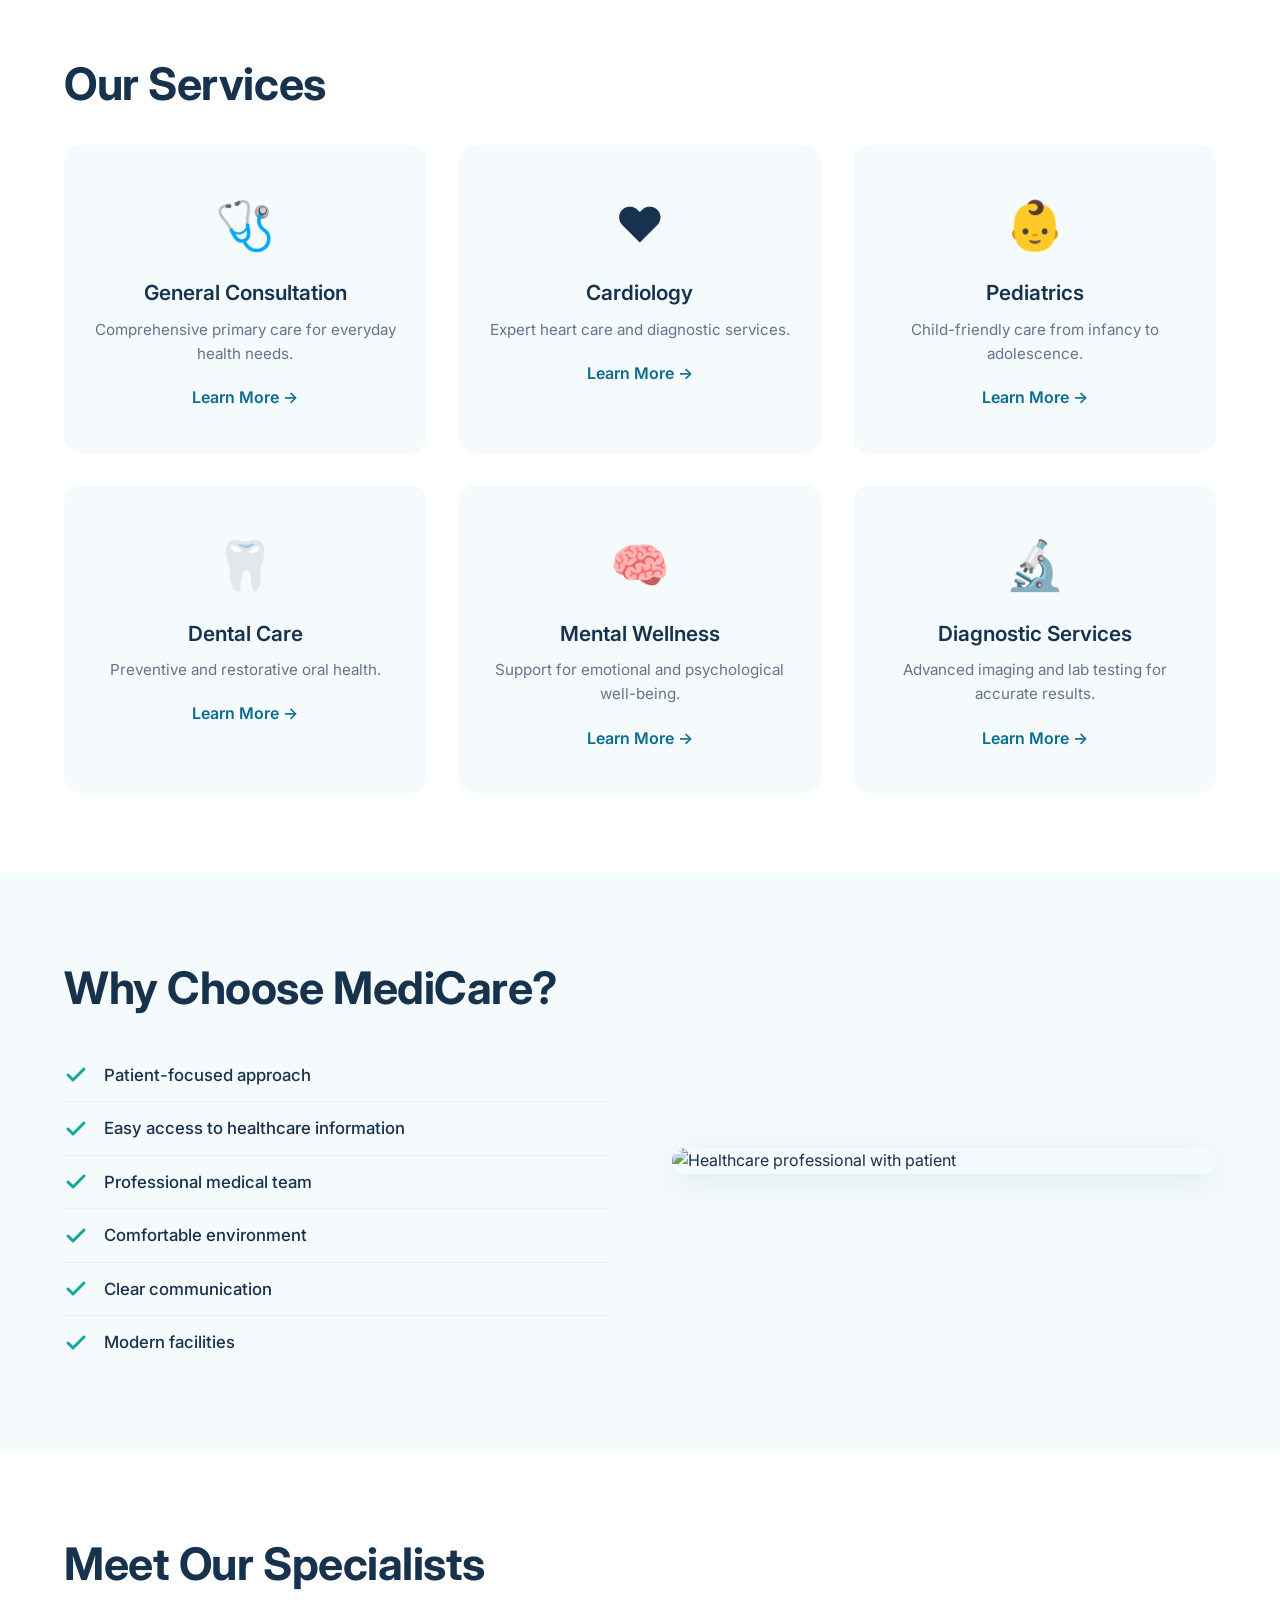
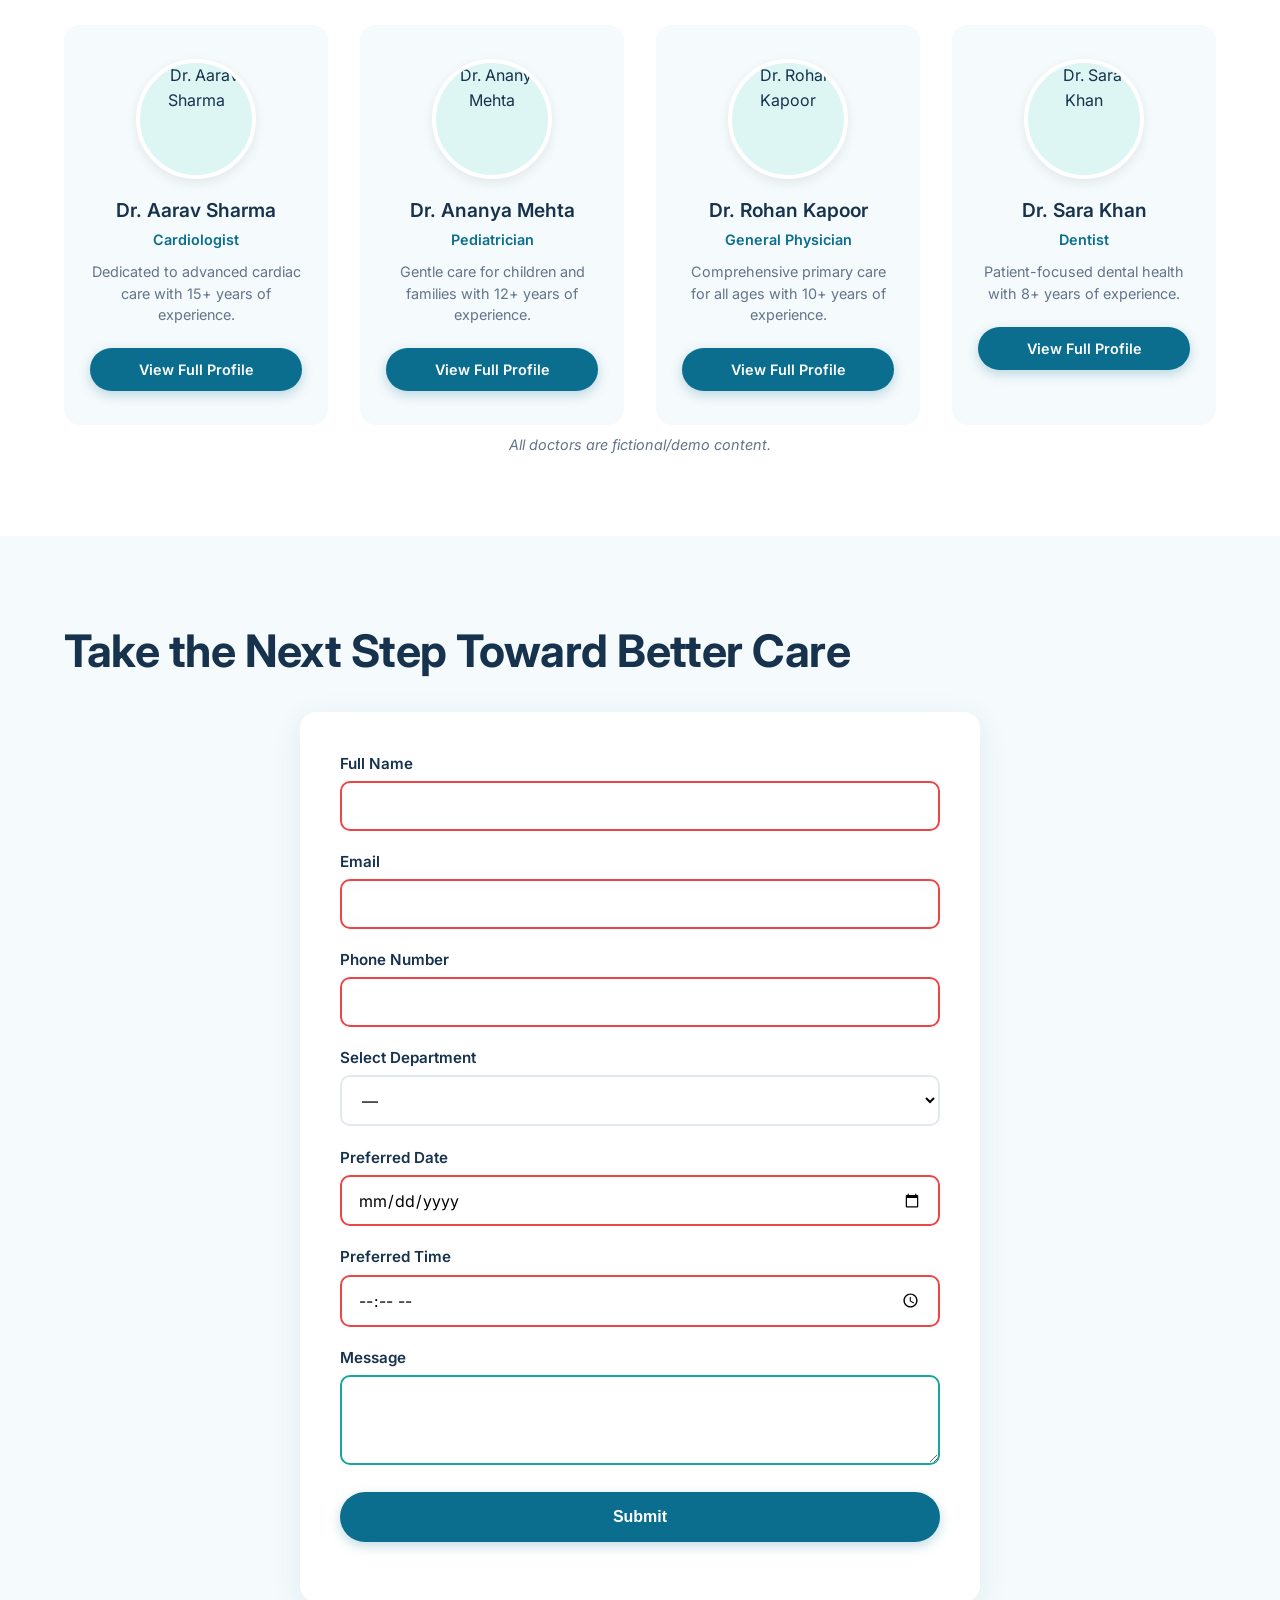
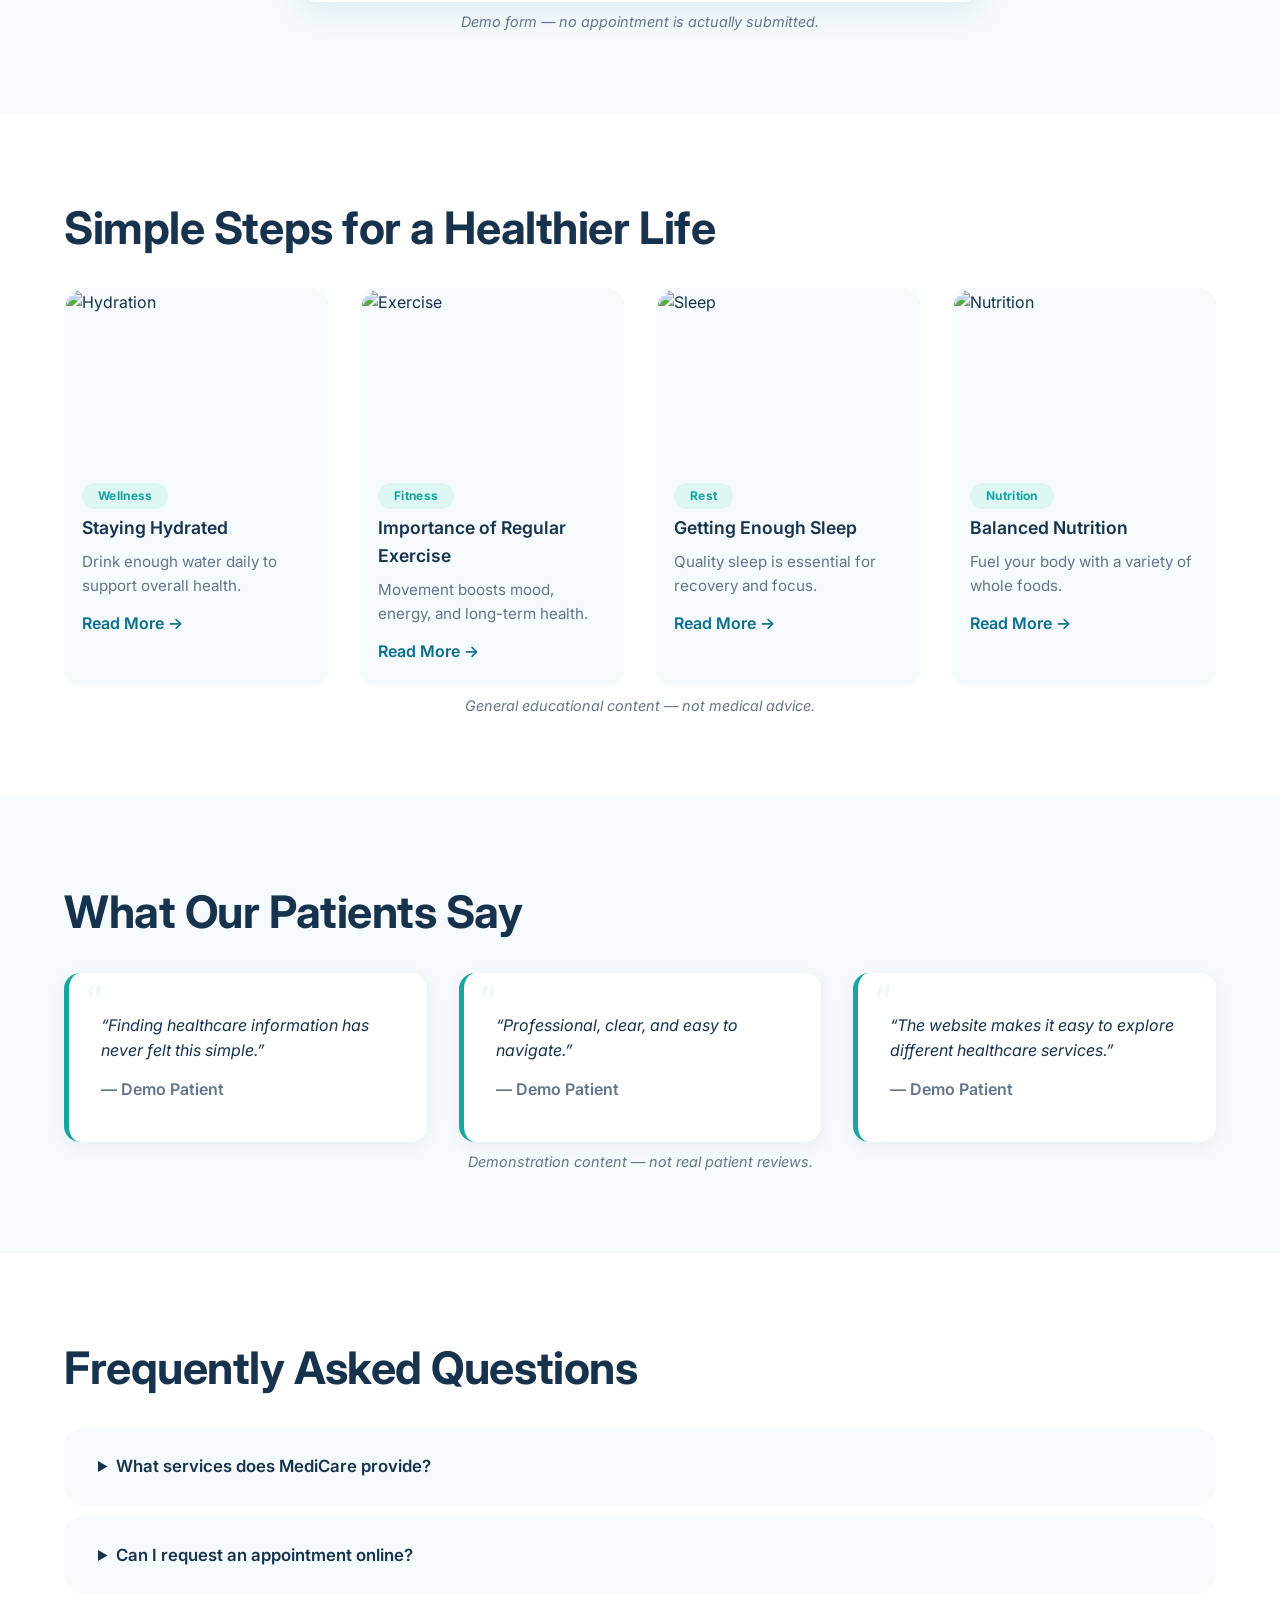
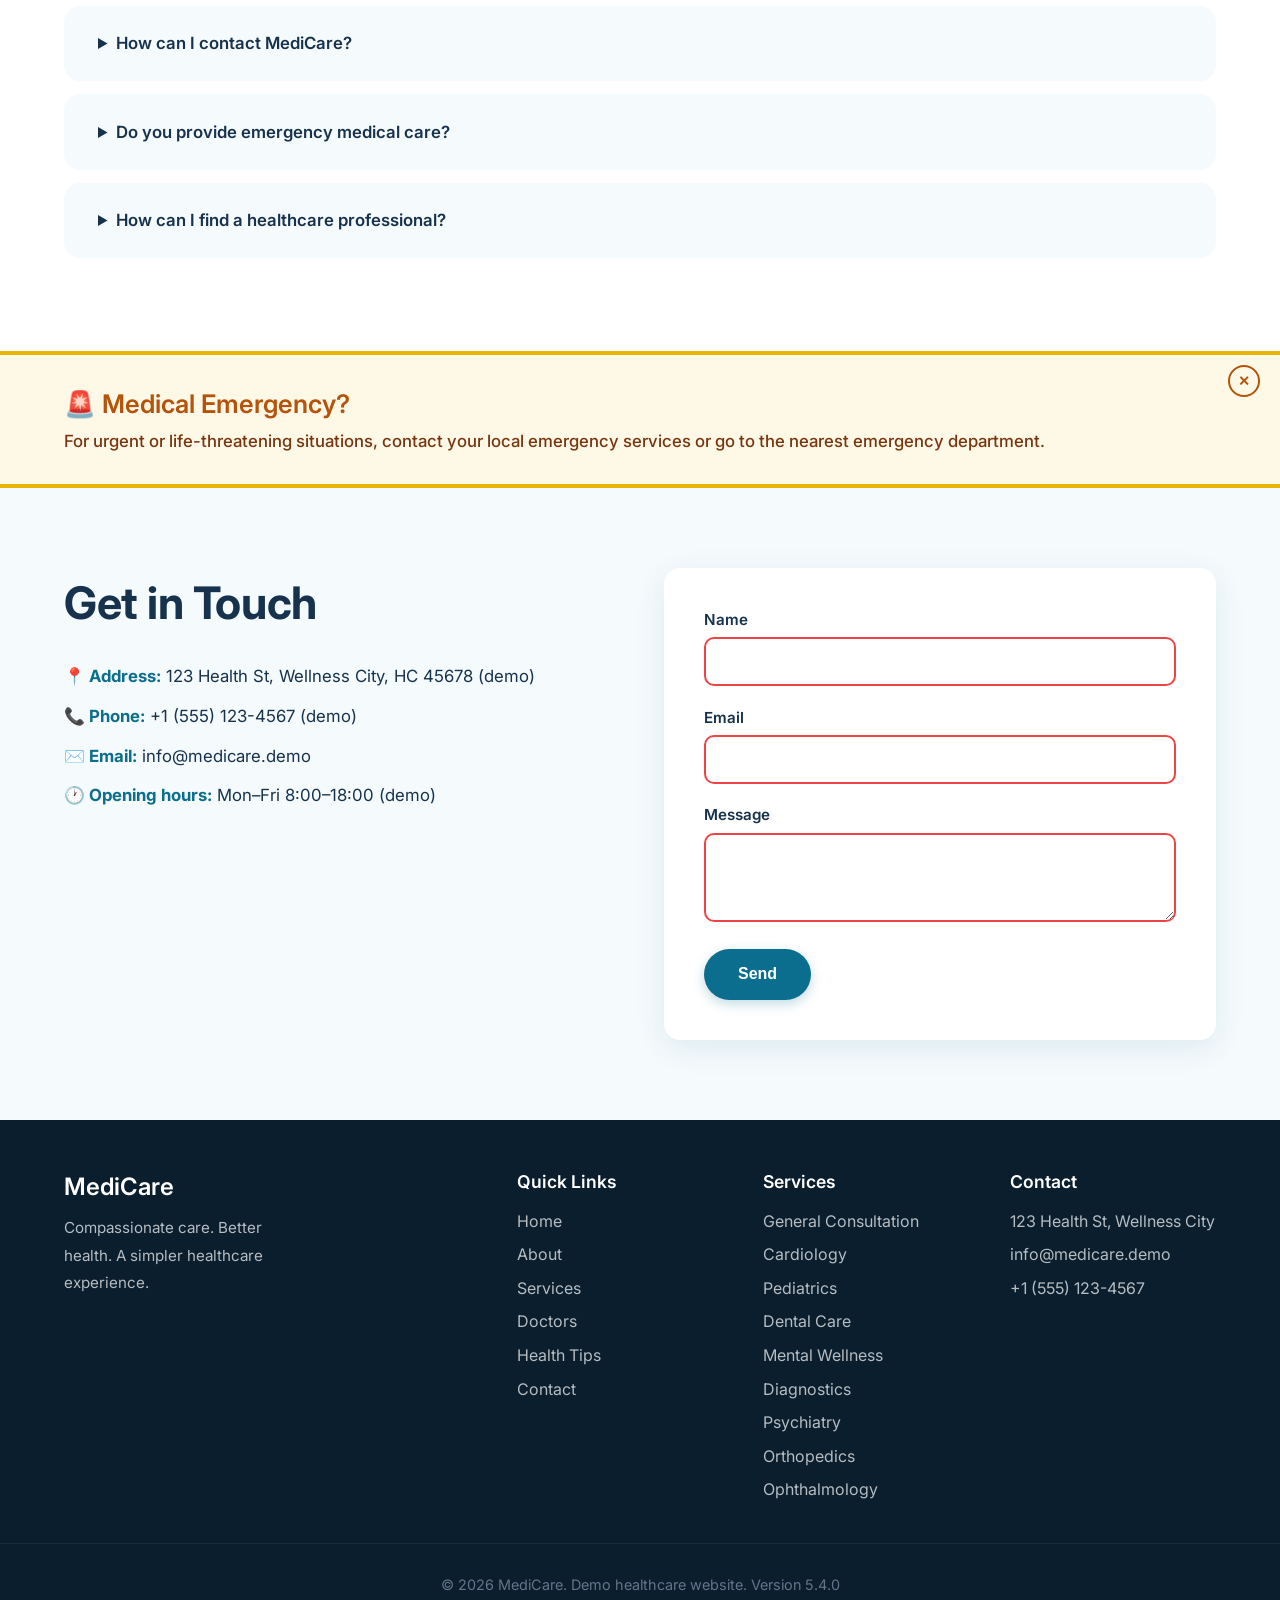
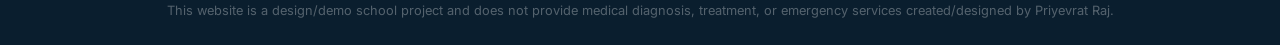
==== commit ee9a8844: "Add files via upload" ====
--- a/index.html
+++ b/index.html
@@ -469,7 +469,7 @@
       </div>
     </div>
     <div class="footer-bottom">
-      <p>© 2026 MediCare. Demo healthcare website. Version 5.3.0</p>
+      <p>© 2026 MediCare. Demo healthcare website. Version 5.4.0</p>
       <p class="footer-disclaimer">This website is a design/demo school project and does not provide medical diagnosis, treatment, or emergency services created/designed by Priyevrat Raj.</p>
     </div>
   </footer>
--- a/style.css
+++ b/style.css
@@ -20,9 +20,7 @@
 :root {
   --primary: #0B6E8E;
   --primary-dark: #085a77;
-  --primary-light: #1a8aaa;
   --secondary: #16A6A0;
-  --secondary-dark: #108a85;
   --bg: #F5FAFC;
   --white: #FFFFFF;
   --text: #17324D;
